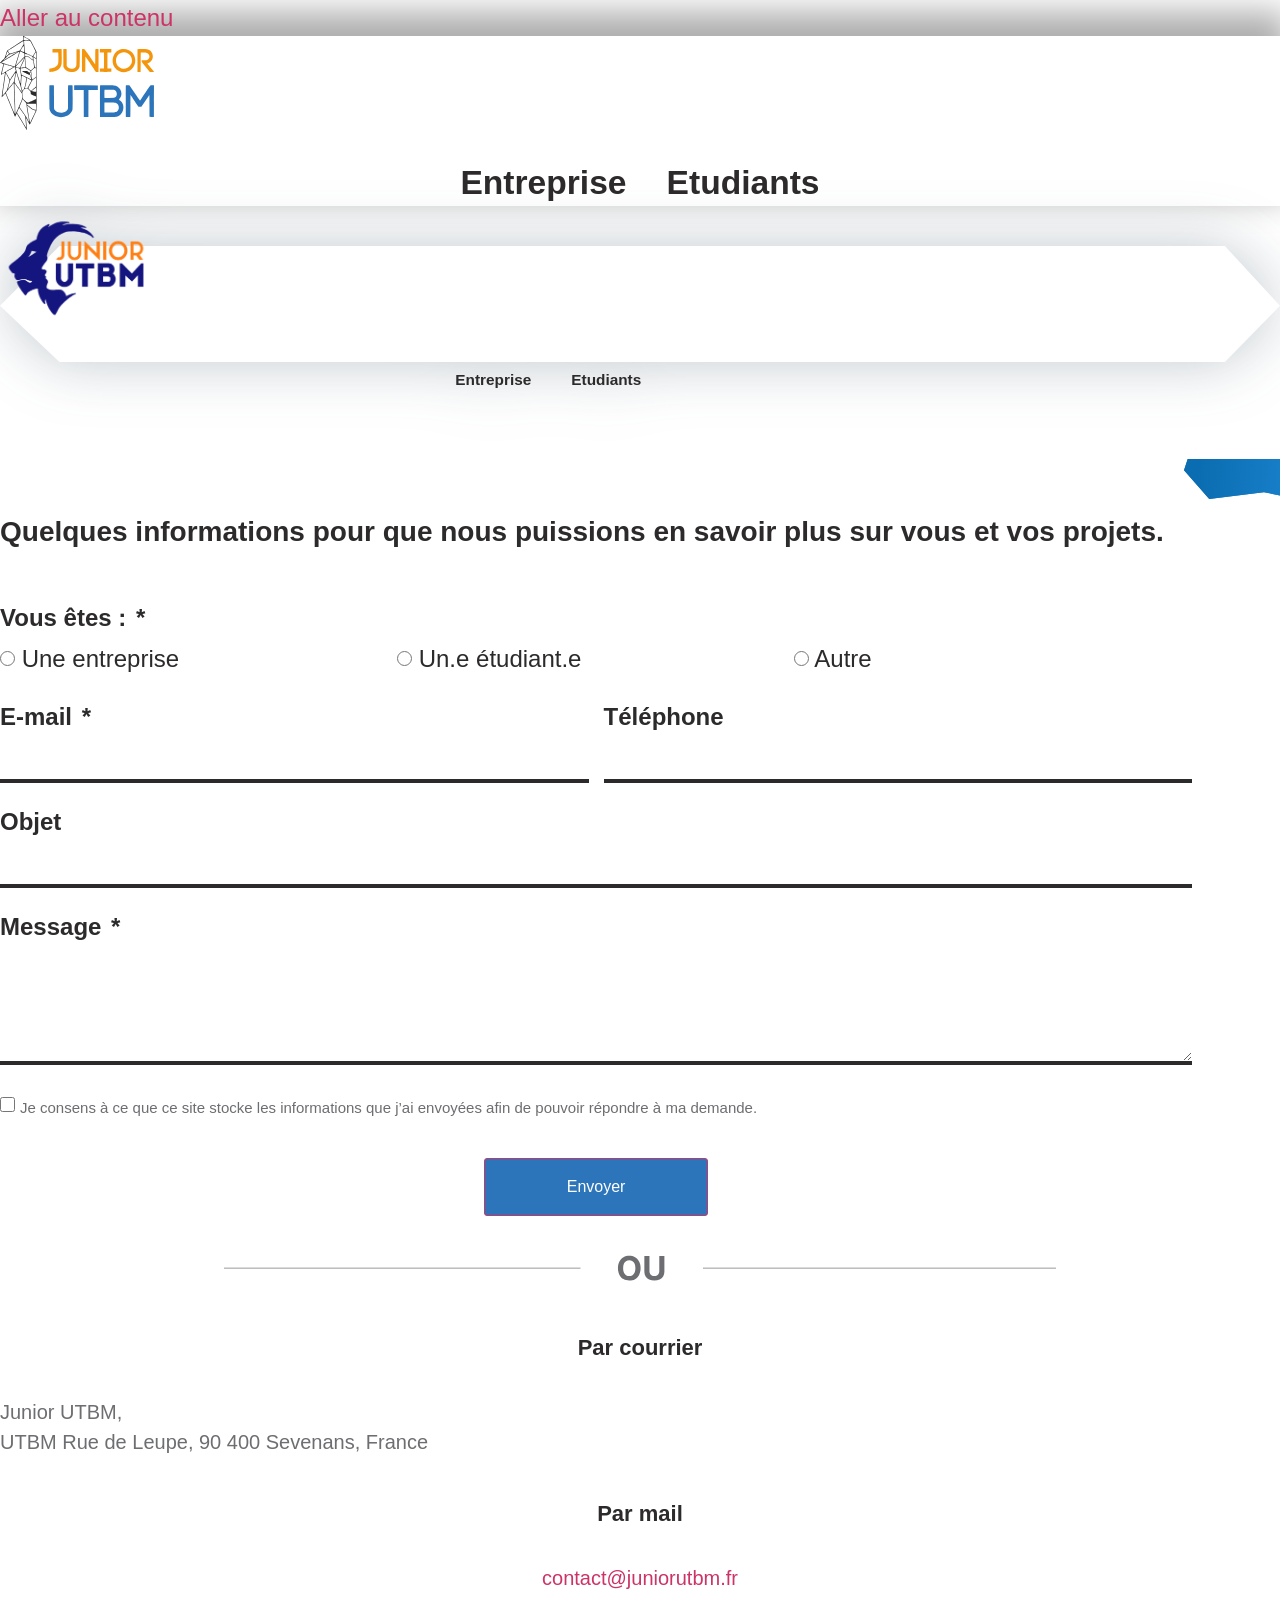
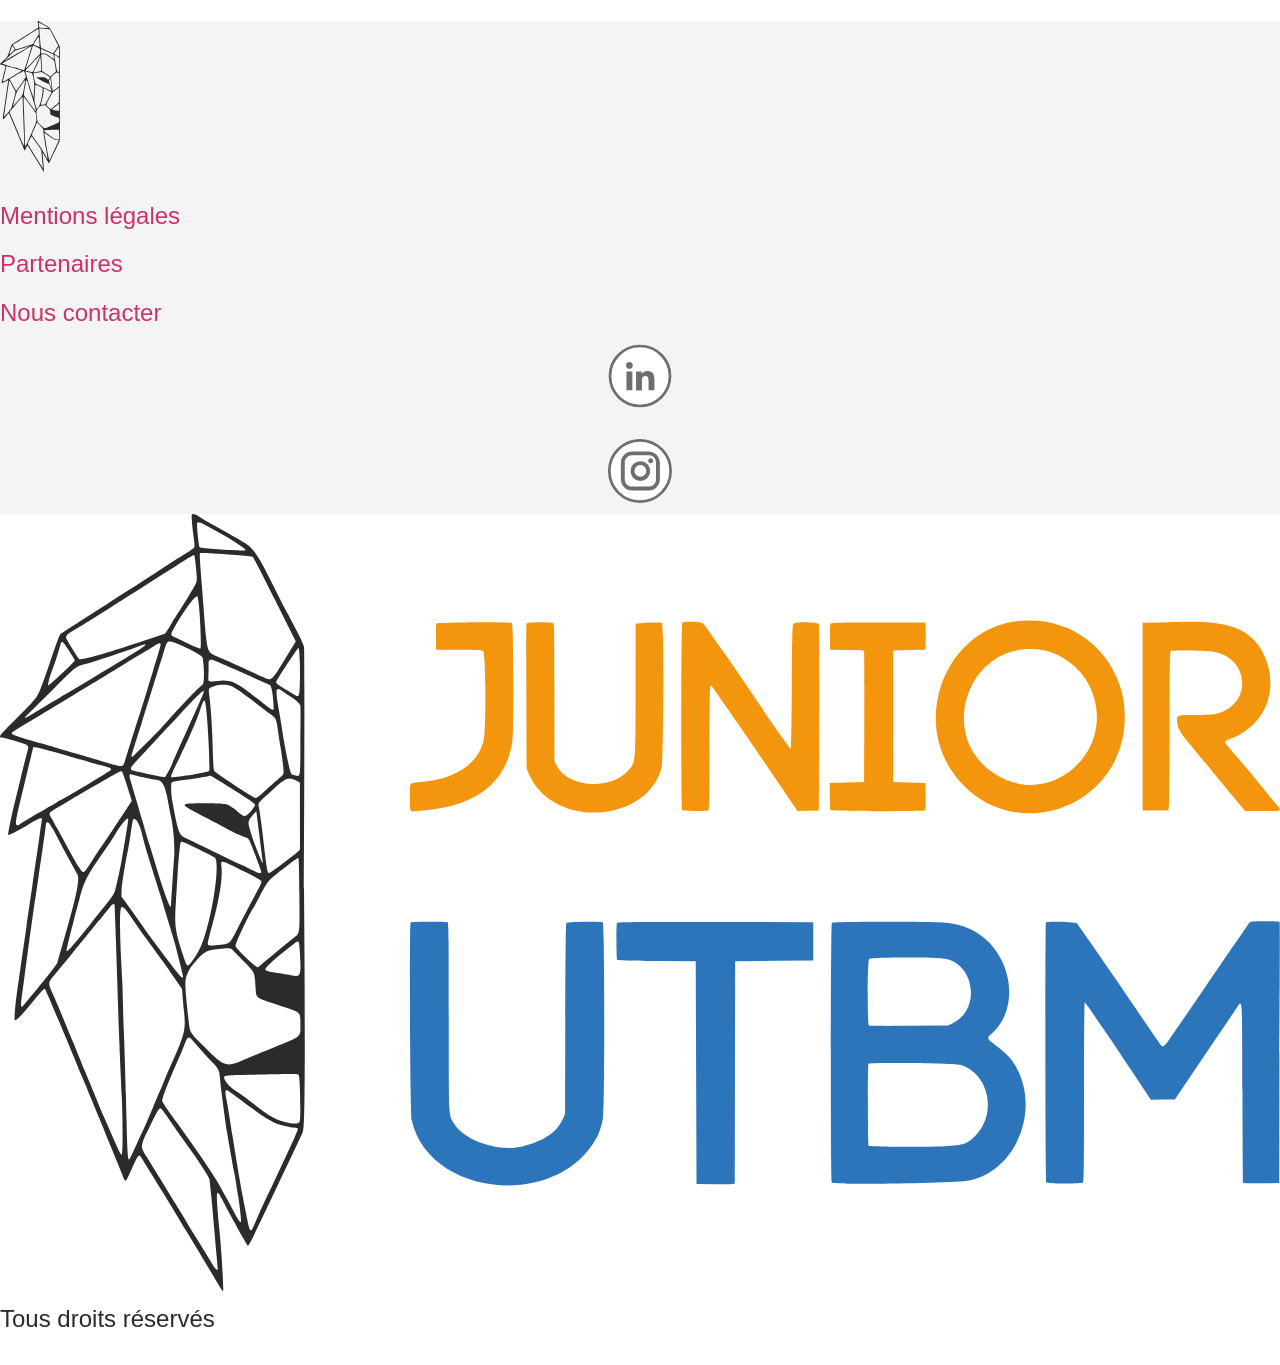
==== contact/index.html @ f8c2c1bb "Add static site export cleaned of WordPress artifacts Remove RSS feeds, PHP files, empty stubs, edit" ====
<!DOCTYPE html>
<html lang="fr-FR">
<head>
	<meta charset="UTF-8">
	<meta name="viewport" content="width=device-width, initial-scale=1">
	<link rel="profile" href="https://gmpg.org/xfn/11">
	<meta name="robots" content="index, follow, max-image-preview:large, max-snippet:-1, max-video-preview:-1">

	<!-- This site is optimized with the Yoast SEO plugin v28.0 - https://yoast.com/product/yoast-seo-wordpress/ -->
	<title>Contact - Junior UTBM</title>
	<link rel="canonical" href="https://juniorutbm.github.io/Website/contact/">
	<meta property="og:locale" content="fr_FR">
	<meta property="og:type" content="article">
	<meta property="og:title" content="Contact - Junior UTBM">
	<meta property="og:description" content="Prenons contact ! Quelques informations pour que nous puissions en savoir plus sur vous et vos projets. Contact Newsletter Vous &ecirc;tes : Une entreprise Un.e &eacute;tudiant.e AutrePr&eacute;nomNomMotif de contactCandidature libreDiscussion / QuestionsCandidature mission sp&eacute;cifiqueQui &ecirc;tes vous ? Nom de l&rsquo;entrepriseE-mailT&eacute;l&eacute;phoneObjetMessage Je consens &agrave; ce que ce site stocke les informations que j&rsquo;ai envoy&eacute;es afin de [&hellip;]">
	<meta property="og:url" content="https://juniorutbm.github.io/Website/contact/">
	<meta property="og:site_name" content="Junior UTBM">
	<meta property="article:modified_time" content="2026-03-15T13:15:38+00:00">
	<meta property="og:image" content="https://juniorutbm.github.io/Website/wp-content/uploads/2022/04/ou.svg">
	<meta name="twitter:card" content="summary_large_image">
	<meta name="twitter:label1" content="Dur&eacute;e de lecture estim&eacute;e">
	<meta name="twitter:data1" content="2 minutes">
	<script type="application/ld+json" class="yoast-schema-graph">{"@context":"https:\/\/schema.org","@graph":[{"@type":"WebPage","@id":"https:\/\/juniorutbm.github.io\/Website\/contact\/","url":"https:\/\/juniorutbm.github.io\/Website\/contact\/","name":"Contact - Junior UTBM","isPartOf":{"@id":"https:\/\/juniorutbm.github.io\/Website\/#website"},"primaryImageOfPage":{"@id":"https:\/\/juniorutbm.github.io\/Website\/contact\/#primaryimage"},"image":{"@id":"https:\/\/juniorutbm.github.io\/Website\/contact\/#primaryimage"},"thumbnailUrl":"https:\/\/juniorutbm.github.io\/Website\/wp-content\/uploads\/2022\/04\/ou.svg","datePublished":"2022-04-19T15:37:20+00:00","dateModified":"2026-03-15T13:15:38+00:00","breadcrumb":{"@id":"https:\/\/juniorutbm.github.io\/Website\/contact\/#breadcrumb"},"inLanguage":"fr-FR","potentialAction":[{"@type":"ReadAction","target":["https:\/\/juniorutbm.github.io\/Website\/contact\/"]}]},{"@type":"ImageObject","inLanguage":"fr-FR","@id":"https:\/\/juniorutbm.github.io\/Website\/contact\/#primaryimage","url":"https:\/\/juniorutbm.github.io\/Website\/wp-content\/uploads\/2022\/04\/ou.svg","contentUrl":"https:\/\/juniorutbm.github.io\/Website\/wp-content\/uploads\/2022\/04\/ou.svg","width":1202,"height":94},{"@type":"BreadcrumbList","@id":"https:\/\/juniorutbm.github.io\/Website\/contact\/#breadcrumb","itemListElement":[{"@type":"ListItem","position":1,"name":"Accueil","item":"https:\/\/juniorutbm.github.io\/Website\/"},{"@type":"ListItem","position":2,"name":"Contact"}]},{"@type":"WebSite","@id":"https:\/\/juniorutbm.github.io\/Website\/#website","url":"https:\/\/juniorutbm.github.io\/Website\/","name":"Junior UTBM","description":"","publisher":{"@id":"https:\/\/juniorutbm.github.io\/Website\/#organization"},"potentialAction":[{"@type":"SearchAction","target":{"@type":"EntryPoint","urlTemplate":"https:\/\/juniorutbm.github.io\/Website\/?s={search_term_string}"},"query-input":{"@type":"PropertyValueSpecification","valueRequired":true,"valueName":"search_term_string"}}],"inLanguage":"fr-FR"},{"@type":"Organization","@id":"https:\/\/juniorutbm.github.io\/Website\/#organization","name":"Junior UTBM","url":"https:\/\/juniorutbm.github.io\/Website\/","logo":{"@type":"ImageObject","inLanguage":"fr-FR","@id":"https:\/\/juniorutbm.github.io\/Website\/#\/schema\/logo\/image\/","url":"https:\/\/juniorutbm.github.io\/Website\/wp-content\/uploads\/2022\/04\/logo.svg","contentUrl":"https:\/\/juniorutbm.github.io\/Website\/wp-content\/uploads\/2022\/04\/logo.svg","width":2395,"height":1454,"caption":"Junior UTBM"},"image":{"@id":"https:\/\/juniorutbm.github.io\/Website\/#\/schema\/logo\/image\/"}}]}</script>
	<!-- / Yoast SEO plugin. -->


<link rel="dns-prefetch" href="//www.googletagmanager.com">
<style id="wp-img-auto-sizes-contain-inline-css">
img:is([sizes=auto i],[sizes^="auto," i]){contain-intrinsic-size:3000px 1500px}
/*# sourceURL=wp-img-auto-sizes-contain-inline-css */
</style>
<link rel="stylesheet" id="fluentform-elementor-widget-css" href="https://juniorutbm.github.io/Website/wp-content/plugins/fluentform/assets/css/fluent-forms-elementor-widget.css?ver=6.2.17" media="all">
<style id="wp-emoji-styles-inline-css">

	img.wp-smiley, img.emoji {
		display: inline !important;
		border: none !important;
		box-shadow: none !important;
		height: 1em !important;
		width: 1em !important;
		margin: 0 0.07em !important;
		vertical-align: -0.1em !important;
		background: none !important;
		padding: 0 !important;
	}
/*# sourceURL=wp-emoji-styles-inline-css */
</style>
<link rel="stylesheet" id="visual-portfolio-loop-field-css" href="https://juniorutbm.github.io/Website/wp-content/plugins/visual-portfolio/build/assets/css/loop-field.css?ver=1794965889" media="all">
<link rel="stylesheet" id="visual-portfolio-block-loop-filter-css" href="https://juniorutbm.github.io/Website/wp-content/plugins/visual-portfolio/build/gutenberg/blocks/loop-filter/style.css?ver=1794965889" media="all">
<link rel="stylesheet" id="visual-portfolio-block-loop-pagination-css" href="https://juniorutbm.github.io/Website/wp-content/plugins/visual-portfolio/build/gutenberg/blocks/loop-pagination/style.css?ver=1794965889" media="all">
<link rel="stylesheet" id="visual-portfolio-block-loop-carousel-css" href="https://juniorutbm.github.io/Website/wp-content/plugins/visual-portfolio/build/gutenberg/blocks/loop-carousel-nav/style.css?ver=1794965889" media="all">
<link rel="stylesheet" id="visual-portfolio-block-loop-sort-css" href="https://juniorutbm.github.io/Website/wp-content/plugins/visual-portfolio/build/gutenberg/blocks/loop-sort/style.css?ver=1794965889" media="all">
<link rel="stylesheet" id="visual-portfolio-block-loop-search-css" href="https://juniorutbm.github.io/Website/wp-content/plugins/visual-portfolio/build/gutenberg/blocks/loop-search/style.css?ver=1794965889" media="all">
<link rel="stylesheet" id="visual-portfolio-block-item-template-css" href="https://juniorutbm.github.io/Website/wp-content/plugins/visual-portfolio/build/gutenberg/blocks/item-template/style.css?ver=1794965889" media="all">
<style id="visual-portfolio-block-item-template-inline-css">
@media (480px < width <= 782px){.wp-block-visual-portfolio-item-template:not(.vp-layout-auto-columns){--vp-layout-current-columns:min(var(--vp-layout-columns, 3), 2)}.wp-block-visual-portfolio-item-template.vp-has-tablet-gap{--vp-layout-gap:var(--vp-layout-gap-tablet)!important}.wp-block-visual-portfolio-item-template.vp-has-tablet-row-gap{--vp-layout-row-gap:var(--vp-layout-row-gap-tablet)!important}}@media (width <= 480px){.wp-block-visual-portfolio-item-template:not(.vp-layout-auto-columns){--vp-layout-current-columns:min(var(--vp-layout-columns, 3), 1)}.wp-block-visual-portfolio-item-template.vp-has-mobile-gap{--vp-layout-gap:var(--vp-layout-gap-mobile)!important}.wp-block-visual-portfolio-item-template.vp-has-mobile-row-gap{--vp-layout-row-gap:var(--vp-layout-row-gap-mobile)!important}}
/*# sourceURL=visual-portfolio-block-item-template-inline-css */
</style>
<link rel="stylesheet" id="visual-portfolio-block-item-image-css" href="https://juniorutbm.github.io/Website/wp-content/plugins/visual-portfolio/build/gutenberg/blocks/item-image/style.css?ver=1794965889" media="all">
<link rel="stylesheet" id="visual-portfolio-block-item-cover-css" href="https://juniorutbm.github.io/Website/wp-content/plugins/visual-portfolio/build/gutenberg/blocks/item-cover/style.css?ver=1794965889" media="all">
<style id="visual-portfolio-block-item-cover-inline-css">
@media (480px < width <= 782px){.wp-block-visual-portfolio-item-cover__inner.vp-has-tablet-gap{gap:var(--vp-gap-tablet)!important}}@media (width <= 480px){.wp-block-visual-portfolio-item-cover__inner.vp-has-mobile-gap{gap:var(--vp-gap-mobile)!important}}
/*# sourceURL=visual-portfolio-block-item-cover-inline-css */
</style>
<link rel="stylesheet" id="visual-portfolio-block-item-title-css" href="https://juniorutbm.github.io/Website/wp-content/plugins/visual-portfolio/build/gutenberg/blocks/item-title/style.css?ver=1794965889" media="all">
<link rel="stylesheet" id="visual-portfolio-block-item-description-css" href="https://juniorutbm.github.io/Website/wp-content/plugins/visual-portfolio/build/gutenberg/blocks/item-description/style.css?ver=1794965889" media="all">
<link rel="stylesheet" id="visual-portfolio-block-item-categories-css" href="https://juniorutbm.github.io/Website/wp-content/plugins/visual-portfolio/build/gutenberg/blocks/item-categories/style.css?ver=1794965889" media="all">
<link rel="stylesheet" id="visual-portfolio-block-item-author-css" href="https://juniorutbm.github.io/Website/wp-content/plugins/visual-portfolio/build/gutenberg/blocks/item-author/style.css?ver=1794965889" media="all">
<link rel="stylesheet" id="visual-portfolio-block-item-date-css" href="https://juniorutbm.github.io/Website/wp-content/plugins/visual-portfolio/build/gutenberg/blocks/item-date/style.css?ver=1794965889" media="all">
<link rel="stylesheet" id="visual-portfolio-block-item-meta-css" href="https://juniorutbm.github.io/Website/wp-content/plugins/visual-portfolio/build/gutenberg/blocks/item-meta/style.css?ver=1794965889" media="all">
<link rel="stylesheet" id="visual-portfolio-block-item-read-more-css" href="https://juniorutbm.github.io/Website/wp-content/plugins/visual-portfolio/build/gutenberg/blocks/item-read-more/style.css?ver=1794965889" media="all">
<style id="global-styles-inline-css">
:root{--wp--preset--aspect-ratio--square: 1;--wp--preset--aspect-ratio--4-3: 4/3;--wp--preset--aspect-ratio--3-4: 3/4;--wp--preset--aspect-ratio--3-2: 3/2;--wp--preset--aspect-ratio--2-3: 2/3;--wp--preset--aspect-ratio--16-9: 16/9;--wp--preset--aspect-ratio--9-16: 9/16;--wp--preset--color--black: #000000;--wp--preset--color--cyan-bluish-gray: #abb8c3;--wp--preset--color--white: #ffffff;--wp--preset--color--pale-pink: #f78da7;--wp--preset--color--vivid-red: #cf2e2e;--wp--preset--color--luminous-vivid-orange: #ff6900;--wp--preset--color--luminous-vivid-amber: #fcb900;--wp--preset--color--light-green-cyan: #7bdcb5;--wp--preset--color--vivid-green-cyan: #00d084;--wp--preset--color--pale-cyan-blue: #8ed1fc;--wp--preset--color--vivid-cyan-blue: #0693e3;--wp--preset--color--vivid-purple: #9b51e0;--wp--preset--gradient--vivid-cyan-blue-to-vivid-purple: linear-gradient(135deg,rgb(6,147,227) 0%,rgb(155,81,224) 100%);--wp--preset--gradient--light-green-cyan-to-vivid-green-cyan: linear-gradient(135deg,rgb(122,220,180) 0%,rgb(0,208,130) 100%);--wp--preset--gradient--luminous-vivid-amber-to-luminous-vivid-orange: linear-gradient(135deg,rgb(252,185,0) 0%,rgb(255,105,0) 100%);--wp--preset--gradient--luminous-vivid-orange-to-vivid-red: linear-gradient(135deg,rgb(255,105,0) 0%,rgb(207,46,46) 100%);--wp--preset--gradient--very-light-gray-to-cyan-bluish-gray: linear-gradient(135deg,rgb(238,238,238) 0%,rgb(169,184,195) 100%);--wp--preset--gradient--cool-to-warm-spectrum: linear-gradient(135deg,rgb(74,234,220) 0%,rgb(151,120,209) 20%,rgb(207,42,186) 40%,rgb(238,44,130) 60%,rgb(251,105,98) 80%,rgb(254,248,76) 100%);--wp--preset--gradient--blush-light-purple: linear-gradient(135deg,rgb(255,206,236) 0%,rgb(152,150,240) 100%);--wp--preset--gradient--blush-bordeaux: linear-gradient(135deg,rgb(254,205,165) 0%,rgb(254,45,45) 50%,rgb(107,0,62) 100%);--wp--preset--gradient--luminous-dusk: linear-gradient(135deg,rgb(255,203,112) 0%,rgb(199,81,192) 50%,rgb(65,88,208) 100%);--wp--preset--gradient--pale-ocean: linear-gradient(135deg,rgb(255,245,203) 0%,rgb(182,227,212) 50%,rgb(51,167,181) 100%);--wp--preset--gradient--electric-grass: linear-gradient(135deg,rgb(202,248,128) 0%,rgb(113,206,126) 100%);--wp--preset--gradient--midnight: linear-gradient(135deg,rgb(2,3,129) 0%,rgb(40,116,252) 100%);--wp--preset--font-size--small: 13px;--wp--preset--font-size--medium: 20px;--wp--preset--font-size--large: 36px;--wp--preset--font-size--x-large: 42px;--wp--preset--spacing--20: 0.44rem;--wp--preset--spacing--30: 0.67rem;--wp--preset--spacing--40: 1rem;--wp--preset--spacing--50: 1.5rem;--wp--preset--spacing--60: 2.25rem;--wp--preset--spacing--70: 3.38rem;--wp--preset--spacing--80: 5.06rem;--wp--preset--shadow--natural: 6px 6px 9px rgba(0, 0, 0, 0.2);--wp--preset--shadow--deep: 12px 12px 50px rgba(0, 0, 0, 0.4);--wp--preset--shadow--sharp: 6px 6px 0px rgba(0, 0, 0, 0.2);--wp--preset--shadow--outlined: 6px 6px 0px -3px rgb(255, 255, 255), 6px 6px rgb(0, 0, 0);--wp--preset--shadow--crisp: 6px 6px 0px rgb(0, 0, 0);}.wp-block-button{--wp--preset--dimension--25: 25%;--wp--preset--dimension--50: 50%;--wp--preset--dimension--75: 75%;--wp--preset--dimension--100: 100%;}:root { --wp--style--global--content-size: 800px;--wp--style--global--wide-size: 1200px; }:where(body) { margin: 0; }.wp-site-blocks > .alignleft { float: left; margin-right: 2em; }.wp-site-blocks > .alignright { float: right; margin-left: 2em; }.wp-site-blocks > .aligncenter { justify-content: center; margin-left: auto; margin-right: auto; }:where(.wp-site-blocks) > * { margin-block-start: 24px; margin-block-end: 0; }:where(.wp-site-blocks) > :first-child { margin-block-start: 0; }:where(.wp-site-blocks) > :last-child { margin-block-end: 0; }:root { --wp--style--block-gap: 24px; }:root :where(.is-layout-flow) > :first-child{margin-block-start: 0;}:root :where(.is-layout-flow) > :last-child{margin-block-end: 0;}:root :where(.is-layout-flow) > *{margin-block-start: 24px;margin-block-end: 0;}:root :where(.is-layout-constrained) > :first-child{margin-block-start: 0;}:root :where(.is-layout-constrained) > :last-child{margin-block-end: 0;}:root :where(.is-layout-constrained) > *{margin-block-start: 24px;margin-block-end: 0;}:root :where(.is-layout-flex){gap: 24px;}:root :where(.is-layout-grid){gap: 24px;}.is-layout-flow > .alignleft{float: left;margin-inline-start: 0;margin-inline-end: 2em;}.is-layout-flow > .alignright{float: right;margin-inline-start: 2em;margin-inline-end: 0;}.is-layout-flow > .aligncenter{margin-left: auto !important;margin-right: auto !important;}.is-layout-constrained > .alignleft{float: left;margin-inline-start: 0;margin-inline-end: 2em;}.is-layout-constrained > .alignright{float: right;margin-inline-start: 2em;margin-inline-end: 0;}.is-layout-constrained > .aligncenter{margin-left: auto !important;margin-right: auto !important;}.is-layout-constrained > :where(:not(.alignleft):not(.alignright):not(.alignfull)){max-width: var(--wp--style--global--content-size);margin-left: auto !important;margin-right: auto !important;}.is-layout-constrained > .alignwide{max-width: var(--wp--style--global--wide-size);}body .is-layout-flex{display: flex;}.is-layout-flex{flex-wrap: wrap;align-items: center;}.is-layout-flex > :is(*, div){margin: 0;}body .is-layout-grid{display: grid;}.is-layout-grid > :is(*, div){margin: 0;}body{padding-top: 0px;padding-right: 0px;padding-bottom: 0px;padding-left: 0px;}:root :where(.wp-element-button, .wp-block-button__link){background-color: #32373c;border-width: 0;color: #fff;font-family: inherit;font-size: inherit;font-style: inherit;font-weight: inherit;letter-spacing: inherit;line-height: inherit;padding-top: calc(0.667em + 2px);padding-right: calc(1.333em + 2px);padding-bottom: calc(0.667em + 2px);padding-left: calc(1.333em + 2px);text-decoration: none;text-transform: inherit;}.has-black-color{color: var(--wp--preset--color--black) !important;}.has-cyan-bluish-gray-color{color: var(--wp--preset--color--cyan-bluish-gray) !important;}.has-white-color{color: var(--wp--preset--color--white) !important;}.has-pale-pink-color{color: var(--wp--preset--color--pale-pink) !important;}.has-vivid-red-color{color: var(--wp--preset--color--vivid-red) !important;}.has-luminous-vivid-orange-color{color: var(--wp--preset--color--luminous-vivid-orange) !important;}.has-luminous-vivid-amber-color{color: var(--wp--preset--color--luminous-vivid-amber) !important;}.has-light-green-cyan-color{color: var(--wp--preset--color--light-green-cyan) !important;}.has-vivid-green-cyan-color{color: var(--wp--preset--color--vivid-green-cyan) !important;}.has-pale-cyan-blue-color{color: var(--wp--preset--color--pale-cyan-blue) !important;}.has-vivid-cyan-blue-color{color: var(--wp--preset--color--vivid-cyan-blue) !important;}.has-vivid-purple-color{color: var(--wp--preset--color--vivid-purple) !important;}.has-black-background-color{background-color: var(--wp--preset--color--black) !important;}.has-cyan-bluish-gray-background-color{background-color: var(--wp--preset--color--cyan-bluish-gray) !important;}.has-white-background-color{background-color: var(--wp--preset--color--white) !important;}.has-pale-pink-background-color{background-color: var(--wp--preset--color--pale-pink) !important;}.has-vivid-red-background-color{background-color: var(--wp--preset--color--vivid-red) !important;}.has-luminous-vivid-orange-background-color{background-color: var(--wp--preset--color--luminous-vivid-orange) !important;}.has-luminous-vivid-amber-background-color{background-color: var(--wp--preset--color--luminous-vivid-amber) !important;}.has-light-green-cyan-background-color{background-color: var(--wp--preset--color--light-green-cyan) !important;}.has-vivid-green-cyan-background-color{background-color: var(--wp--preset--color--vivid-green-cyan) !important;}.has-pale-cyan-blue-background-color{background-color: var(--wp--preset--color--pale-cyan-blue) !important;}.has-vivid-cyan-blue-background-color{background-color: var(--wp--preset--color--vivid-cyan-blue) !important;}.has-vivid-purple-background-color{background-color: var(--wp--preset--color--vivid-purple) !important;}.has-black-border-color{border-color: var(--wp--preset--color--black) !important;}.has-cyan-bluish-gray-border-color{border-color: var(--wp--preset--color--cyan-bluish-gray) !important;}.has-white-border-color{border-color: var(--wp--preset--color--white) !important;}.has-pale-pink-border-color{border-color: var(--wp--preset--color--pale-pink) !important;}.has-vivid-red-border-color{border-color: var(--wp--preset--color--vivid-red) !important;}.has-luminous-vivid-orange-border-color{border-color: var(--wp--preset--color--luminous-vivid-orange) !important;}.has-luminous-vivid-amber-border-color{border-color: var(--wp--preset--color--luminous-vivid-amber) !important;}.has-light-green-cyan-border-color{border-color: var(--wp--preset--color--light-green-cyan) !important;}.has-vivid-green-cyan-border-color{border-color: var(--wp--preset--color--vivid-green-cyan) !important;}.has-pale-cyan-blue-border-color{border-color: var(--wp--preset--color--pale-cyan-blue) !important;}.has-vivid-cyan-blue-border-color{border-color: var(--wp--preset--color--vivid-cyan-blue) !important;}.has-vivid-purple-border-color{border-color: var(--wp--preset--color--vivid-purple) !important;}.has-vivid-cyan-blue-to-vivid-purple-gradient-background{background: var(--wp--preset--gradient--vivid-cyan-blue-to-vivid-purple) !important;}.has-light-green-cyan-to-vivid-green-cyan-gradient-background{background: var(--wp--preset--gradient--light-green-cyan-to-vivid-green-cyan) !important;}.has-luminous-vivid-amber-to-luminous-vivid-orange-gradient-background{background: var(--wp--preset--gradient--luminous-vivid-amber-to-luminous-vivid-orange) !important;}.has-luminous-vivid-orange-to-vivid-red-gradient-background{background: var(--wp--preset--gradient--luminous-vivid-orange-to-vivid-red) !important;}.has-very-light-gray-to-cyan-bluish-gray-gradient-background{background: var(--wp--preset--gradient--very-light-gray-to-cyan-bluish-gray) !important;}.has-cool-to-warm-spectrum-gradient-background{background: var(--wp--preset--gradient--cool-to-warm-spectrum) !important;}.has-blush-light-purple-gradient-background{background: var(--wp--preset--gradient--blush-light-purple) !important;}.has-blush-bordeaux-gradient-background{background: var(--wp--preset--gradient--blush-bordeaux) !important;}.has-luminous-dusk-gradient-background{background: var(--wp--preset--gradient--luminous-dusk) !important;}.has-pale-ocean-gradient-background{background: var(--wp--preset--gradient--pale-ocean) !important;}.has-electric-grass-gradient-background{background: var(--wp--preset--gradient--electric-grass) !important;}.has-midnight-gradient-background{background: var(--wp--preset--gradient--midnight) !important;}.has-small-font-size{font-size: var(--wp--preset--font-size--small) !important;}.has-medium-font-size{font-size: var(--wp--preset--font-size--medium) !important;}.has-large-font-size{font-size: var(--wp--preset--font-size--large) !important;}.has-x-large-font-size{font-size: var(--wp--preset--font-size--x-large) !important;}
:root :where(.wp-block-icon svg){width: 24px;}
:root :where(.wp-block-pullquote){font-size: 1.5em;line-height: 1.6;}
/*# sourceURL=global-styles-inline-css */
</style>
<link rel="stylesheet" id="hello-elementor-css" href="https://juniorutbm.github.io/Website/wp-content/themes/hello-elementor/assets/css/reset.css?ver=3.5.2" media="all">
<link rel="stylesheet" id="hello-elementor-theme-style-css" href="https://juniorutbm.github.io/Website/wp-content/themes/hello-elementor/assets/css/theme.css?ver=3.5.2" media="all">
<link rel="stylesheet" id="hello-elementor-header-footer-css" href="https://juniorutbm.github.io/Website/wp-content/themes/hello-elementor/assets/css/header-footer.css?ver=3.5.2" media="all">
<link rel="stylesheet" id="elementor-frontend-css" href="https://juniorutbm.github.io/Website/wp-content/plugins/elementor/assets/css/frontend.min.css?ver=4.4.1" media="all">
<link rel="stylesheet" id="elementor-post-7-css" href="https://juniorutbm.github.io/Website/wp-content/uploads/elementor/css/post-7.css?ver=1795213234" media="all">
<link rel="stylesheet" id="elementor-icons-css" href="https://juniorutbm.github.io/Website/wp-content/plugins/elementor/assets/lib/eicons/css/elementor-icons.min.css?ver=5.57.0" media="all">
<link rel="stylesheet" id="widget-heading-css" href="https://juniorutbm.github.io/Website/wp-content/plugins/elementor/assets/css/widget-heading.min.css?ver=4.4.1" media="all">
<link rel="stylesheet" id="fluent-form-styles-css" href="https://juniorutbm.github.io/Website/wp-content/plugins/fluentform/assets/css/fluent-forms-public.css?ver=6.2.17" media="all">
<link rel="stylesheet" id="fluentform-public-default-css" href="https://juniorutbm.github.io/Website/wp-content/plugins/fluentform/assets/css/fluentform-public-default.css?ver=6.2.17" media="all">
<link rel="stylesheet" id="widget-image-css" href="https://juniorutbm.github.io/Website/wp-content/plugins/elementor/assets/css/widget-image.min.css?ver=4.4.1" media="all">
<link rel="stylesheet" id="elementor-post-565-css" href="https://juniorutbm.github.io/Website/wp-content/uploads/elementor/css/post-565.css?ver=1795213254" media="all">
<link rel="stylesheet" id="elementor-gf-local-redhatdisplay-css" href="https://juniorutbm.github.io/Website/wp-content/uploads/elementor/google-fonts/css/redhatdisplay.css?ver=1742224108" media="all">
<link rel="stylesheet" id="elementor-gf-local-worksans-css" href="https://juniorutbm.github.io/Website/wp-content/uploads/elementor/google-fonts/css/worksans.css?ver=1742224113" media="all">
<link rel="stylesheet" id="elementor-gf-local-inter-css" href="https://juniorutbm.github.io/Website/wp-content/uploads/elementor/google-fonts/css/inter.css?ver=1742224126" media="all">
<link rel="stylesheet" id="elementor-gf-local-roboto-css" href="https://juniorutbm.github.io/Website/wp-content/uploads/elementor/google-fonts/css/roboto.css?ver=1742224141" media="all">
<script id="page-transitions-js" src="https://juniorutbm.github.io/Website/wp-content/plugins/elementor-pro/assets/js/page-transitions.min.js?ver=4.4.1"></script>

<!-- Extrait de code de la balise Google (gtag.js) ajout&eacute; par Site Kit -->
<!-- Extrait Google Analytics ajout&eacute; par Site Kit -->
<script id="google_gtagjs-js" src="https://www.googletagmanager.com/gtag/js?id=GT-NSKNXBHC" async></script>
<script id="google_gtagjs-js-after">
window.dataLayer = window.dataLayer || [];function gtag(){dataLayer.push(arguments);}
gtag("set","linker",{"domains":["junior.utbm.fr"]});
gtag("js", new Date());
gtag("set", "developer_id.dZTNiMT", true);
gtag("config", "GT-NSKNXBHC");
//# sourceURL=google_gtagjs-js-after
</script>
<script id="jquery-core-js" src="https://juniorutbm.github.io/Website/wp-includes/js/jquery/jquery.min.js?ver=3.7.1"></script>
<script id="jquery-migrate-js" src="https://juniorutbm.github.io/Website/wp-includes/js/jquery/jquery-migrate.min.js?ver=3.4.1"></script>
<meta name="generator" content="WordPress 7.1.5">
<link rel="shortlink" href="https://juniorutbm.github.io/Website/?p=565">
<meta name="generator" content="Site Kit by Google 1.182.0"><script type="text/javascript">
/* <![CDATA[ */
var VPData = {"version":"3.11.0","pro":false,"__":{"couldnt_retrieve_vp":"Couldn't retrieve Visual Portfolio ID.","loop_items_updated":"Gallery items updated.","pswp_close":"Fermer (\u00c9chap)","pswp_share":"Partager","pswp_fs":"Ouvrir\/fermer le plein \u00e9cran","pswp_zoom":"Zoomer\/d\u00e9zoomer","pswp_prev":"Pr\u00e9c\u00e9dent (fl\u00e8che gauche)","pswp_next":"Suivant (fl\u00e8che droite)","pswp_share_fb":"Partager sur Facebook","pswp_share_x":"X","pswp_share_li":"LinkedIn","pswp_share_pin":"L\u2019\u00e9pingler","pswp_download":"T\u00e9l\u00e9charger","fancybox_close":"Fermer","fancybox_next":"Suivant","fancybox_prev":"Pr\u00e9c\u00e9dent","fancybox_error":"Le contenu demand\u00e9 ne peut pas \u00eatre charg\u00e9. <br \/> Veuillez r\u00e9essayer ult\u00e9rieurement.","fancybox_play_start":"D\u00e9marrer le diaporama","fancybox_play_stop":"Mettre le diaporama en pause","fancybox_full_screen":"Plein \u00e9cran","fancybox_thumbs":"Miniatures","fancybox_download":"T\u00e9l\u00e9charger","fancybox_share":"Partager","fancybox_zoom":"Zoom"},"settingsPopupGallery":{"enable_on_wordpress_images":false,"vendor":"fancybox","deep_linking":false,"deep_linking_url_to_share_images":false,"show_arrows":true,"show_counter":true,"show_zoom_button":true,"show_fullscreen_button":true,"show_share_button":true,"show_close_button":true,"show_thumbs":true,"show_download_button":false,"show_slideshow":false,"click_to_zoom":true,"restore_focus":true,"loop":true,"load_next_pages":true},"screenSizes":[320,576,768,992,1200]};
/* ]]> */
</script>
		<noscript>
			<style type="text/css">
				.vp-portfolio__preloader-wrap{display:none}.vp-portfolio__filter-wrap,.vp-portfolio__items-wrap,.vp-portfolio__pagination-wrap,.vp-portfolio__sort-wrap{opacity:1;visibility:visible}.vp-portfolio__item .vp-portfolio__item-img noscript+img,.vp-portfolio__thumbnails-wrap{display:none}
			</style>
		</noscript>
		<meta name="generator" content="Elementor 4.4.1; features: additional_custom_breakpoints; settings: css_print_method-external, google_font-enabled, font_display-auto">
			<style>
				.e-con.e-parent:nth-of-type(n+4):not(.e-lazyloaded):not(.e-no-lazyload),
				.e-con.e-parent:nth-of-type(n+4):not(.e-lazyloaded):not(.e-no-lazyload) * {
					background-image: none !important;
				}
				@media screen and (max-height: 1024px) {
					.e-con.e-parent:nth-of-type(n+3):not(.e-lazyloaded):not(.e-no-lazyload),
					.e-con.e-parent:nth-of-type(n+3):not(.e-lazyloaded):not(.e-no-lazyload) * {
						background-image: none !important;
					}
				}
				@media screen and (max-height: 640px) {
					.e-con.e-parent:nth-of-type(n+2):not(.e-lazyloaded):not(.e-no-lazyload),
					.e-con.e-parent:nth-of-type(n+2):not(.e-lazyloaded):not(.e-no-lazyload) * {
						background-image: none !important;
					}
				}
			</style>
					<style type="text/css">
			/* If html does not have either class, do not show lazy loaded images. */
			html:not(.vp-lazyload-enabled):not(.js) .vp-lazyload {
				display: none;
			}
		</style>
		<script>
			document.documentElement.classList.add(
				'vp-lazyload-enabled'
			);
		</script>
		<link rel="icon" href="https://juniorutbm.github.io/Website/wp-content/uploads/2022/03/favicon.svg" sizes="32x32">
<link rel="icon" href="https://juniorutbm.github.io/Website/wp-content/uploads/2022/03/favicon.svg" sizes="192x192">
<link rel="apple-touch-icon" href="https://juniorutbm.github.io/Website/wp-content/uploads/2022/03/favicon.svg">
<meta name="msapplication-TileImage" content="https://juniorutbm.github.io/Website/wp-content/uploads/2022/03/favicon.svg">
</head>
<body class="wp-singular page-template-default page page-id-565 wp-custom-logo wp-embed-responsive wp-theme-hello-elementor hello-elementor-default elementor-default elementor-kit-7 elementor-page elementor-page-565">

		<script>
			(function($) {
				if (!$) {
					return;
				}

				// Previously we added this code on Elementor pages only,
				// but sometimes Lightbox enabled globally and it still conflicting with our galleries.
				// if (!$('.elementor-page').length) {
				//     return;
				// }

				function addDataAttribute($items) {
					$items.find('.vp-portfolio__item a:not([data-elementor-open-lightbox])').each(function () {
						if (/\.(png|jpe?g|gif|svg|webp)(\?.*)?$/i.test(this.href)) {
							this.dataset.elementorOpenLightbox = 'no';
						}
					});
				}

				$(document).on('init.vpf', function(event, vpObject) {
					if ('vpf' !== event.namespace) {
						return;
					}

					addDataAttribute(vpObject.$item);
				});
				$(document).on('addItems.vpf', function(event, vpObject, $items) {
					if ('vpf' !== event.namespace) {
						return;
					}

					addDataAttribute($items);
				});
			})(window.jQuery);
		</script>
				<e-page-transition class="e-page-transition--entering" exclude="^https\:\/\/junior\.utbm\.fr\/wp\-admin\/">
					</e-page-transition>
		
<a class="skip-link screen-reader-text" href="#content">Aller au contenu</a>


<main id="content" class="site-main post-565 page type-page status-publish hentry">

	
	<div class="page-content">
				<div data-elementor-type="wp-page" data-elementor-id="565" class="elementor elementor-565" data-elementor-post-type="page">
				<div class="elementor-element elementor-element-796e522 e-con-full e-flex e-con e-parent" data-id="796e522" data-element_type="container" data-e-type="container">
				<div class="elementor-element elementor-element-70ec3fd elementor-widget elementor-widget-template" data-id="70ec3fd" data-element_type="widget" data-e-type="widget" data-widget_type="template.default">
				<div class="elementor-widget-container">
							<div class="elementor-template">
					<div data-elementor-type="container" data-elementor-id="2055" class="elementor elementor-2055" data-elementor-post-type="elementor_library">
				<div class="elementor-element elementor-element-52960908 e-con-full elementor-hidden-desktop elementor-hidden-tablet e-flex e-con e-parent" data-id="52960908" data-element_type="container" data-e-type="container" data-settings='{"position":"fixed","background_background":"classic"}'>
				<div class="elementor-element elementor-element-2bfab9a1 elementor-widget__width-initial elementor-widget elementor-widget-image" data-id="2bfab9a1" data-element_type="widget" data-e-type="widget" data-widget_type="image.default">
				<div class="elementor-widget-container">
															<img fetchpriority="high" decoding="async" width="2395" height="1454" src="https://juniorutbm.github.io/Website/wp-content/uploads/2022/04/logo.svg" class="attachment-full size-full wp-image-498" alt="">															</div>
				</div>
				<div class="elementor-element elementor-element-66a00a5c elementor-widget__width-initial elementor-nav-menu--dropdown-mobile elementor-nav-menu__align-center elementor-nav-menu--stretch elementor-nav-menu__text-align-aside elementor-nav-menu--toggle elementor-nav-menu--burger elementor-widget elementor-widget-nav-menu" data-id="66a00a5c" data-element_type="widget" data-e-type="widget" data-settings='{"full_width":"stretch","toggle_icon_hover_animation":"pulse","layout":"horizontal","submenu_icon":{"value":"&lt;i class=\"fas fa-caret-down\" aria-hidden=\"true\"&gt;&lt;\/i&gt;","library":"fa-solid"},"toggle":"burger"}' data-widget_type="nav-menu.default">
				<div class="elementor-widget-container">
								<nav aria-label="Menu" class="elementor-nav-menu--main elementor-nav-menu__container elementor-nav-menu--layout-horizontal e--pointer-none">
				<ul id="menu-1-66a00a5c" class="elementor-nav-menu"><li class="menu-item menu-item-type-post_type menu-item-object-page menu-item-home menu-item-1742"><a href="https://juniorutbm.github.io/Website/" class="elementor-item">Entreprise</a></li>
<li class="menu-item menu-item-type-post_type menu-item-object-page menu-item-491"><a href="https://juniorutbm.github.io/Website/etudiants/" class="elementor-item">Etudiants</a></li>
</ul>			</nav>
					<div class="elementor-menu-toggle" role="button" tabindex="0" aria-label="Permuter le menu" aria-expanded="false">
			<i aria-hidden="true" role="presentation" class="elementor-menu-toggle__icon--open elementor-animation-pulse eicon-menu-bar"></i><i aria-hidden="true" role="presentation" class="elementor-menu-toggle__icon--close elementor-animation-pulse eicon-close"></i>		</div>
					<nav class="elementor-nav-menu--dropdown elementor-nav-menu__container" aria-hidden="true">
				<ul id="menu-2-66a00a5c" class="elementor-nav-menu"><li class="menu-item menu-item-type-post_type menu-item-object-page menu-item-home menu-item-1742"><a href="https://juniorutbm.github.io/Website/" class="elementor-item" tabindex="-1">Entreprise</a></li>
<li class="menu-item menu-item-type-post_type menu-item-object-page menu-item-491"><a href="https://juniorutbm.github.io/Website/etudiants/" class="elementor-item" tabindex="-1">Etudiants</a></li>
</ul>			</nav>
						</div>
				</div>
				</div>
				</div>
				</div>
						</div>
				</div>
				</div>
		<div class="elementor-element elementor-element-445ba40 e-con-full e-flex e-con e-parent" data-id="445ba40" data-element_type="container" data-e-type="container">
				<div class="elementor-element elementor-element-4dbbb0e elementor-widget elementor-widget-template" data-id="4dbbb0e" data-element_type="widget" data-e-type="widget" data-widget_type="template.default">
				<div class="elementor-widget-container">
							<div class="elementor-template">
					<div data-elementor-type="container" data-elementor-id="2059" class="elementor elementor-2059" data-elementor-post-type="elementor_library">
				<div class="elementor-element elementor-element-166202d0 elementor-hidden-mobile e-flex e-con-boxed e-con e-parent" data-id="166202d0" data-element_type="container" data-e-type="container" data-settings='{"position":"fixed"}'>
					<div class="e-con-inner">
		<nav class="elementor-element elementor-element-46ffdb9c e-con-full navigation e-flex e-con e-parent" data-id="46ffdb9c" data-element_type="container" data-e-type="container" data-settings='{"background_background":"classic"}'>
				<div class="elementor-element elementor-element-7cd0451a elementor-widget__width-initial elementor-widget elementor-widget-image" data-id="7cd0451a" data-element_type="widget" data-e-type="widget" data-widget_type="image.default">
				<div class="elementor-widget-container">
															<img decoding="async" width="3816" height="3000" src="https://juniorutbm.github.io/Website/wp-content/uploads/2022/12/JuniorUTBM-Logotype.png" class="attachment-full size-full wp-image-2272" alt="" srcset="https://juniorutbm.github.io/Website/wp-content/uploads/2022/12/JuniorUTBM-Logotype.png 3816w, https://juniorutbm.github.io/Website/wp-content/uploads/2022/12/JuniorUTBM-Logotype-300x236.png 300w, https://juniorutbm.github.io/Website/wp-content/uploads/2022/12/JuniorUTBM-Logotype-1024x805.png 1024w, https://juniorutbm.github.io/Website/wp-content/uploads/2022/12/JuniorUTBM-Logotype-768x604.png 768w, https://juniorutbm.github.io/Website/wp-content/uploads/2022/12/JuniorUTBM-Logotype-1536x1208.png 1536w, https://juniorutbm.github.io/Website/wp-content/uploads/2022/12/JuniorUTBM-Logotype-2048x1610.png 2048w, https://juniorutbm.github.io/Website/wp-content/uploads/2022/12/JuniorUTBM-Logotype-500x393.png 500w, https://juniorutbm.github.io/Website/wp-content/uploads/2022/12/JuniorUTBM-Logotype-800x629.png 800w, https://juniorutbm.github.io/Website/wp-content/uploads/2022/12/JuniorUTBM-Logotype-1280x1006.png 1280w, https://juniorutbm.github.io/Website/wp-content/uploads/2022/12/JuniorUTBM-Logotype-1920x1509.png 1920w" sizes="(max-width: 3816px) 100vw, 3816px">															</div>
				</div>
				<div class="elementor-element elementor-element-37a4fc96 elementor-widget__width-initial elementor-nav-menu--dropdown-none elementor-nav-menu__align-center elementor-widget elementor-widget-nav-menu" data-id="37a4fc96" data-element_type="widget" data-e-type="widget" data-settings='{"toggle_icon_hover_animation":"pulse","layout":"horizontal","submenu_icon":{"value":"&lt;i class=\"fas fa-caret-down\" aria-hidden=\"true\"&gt;&lt;\/i&gt;","library":"fa-solid"}}' data-widget_type="nav-menu.default">
				<div class="elementor-widget-container">
								<nav aria-label="Menu" class="elementor-nav-menu--main elementor-nav-menu__container elementor-nav-menu--layout-horizontal e--pointer-none">
				<ul id="menu-1-37a4fc96" class="elementor-nav-menu"><li class="menu-item menu-item-type-post_type menu-item-object-page menu-item-home menu-item-1742"><a href="https://juniorutbm.github.io/Website/" class="elementor-item">Entreprise</a></li>
<li class="menu-item menu-item-type-post_type menu-item-object-page menu-item-491"><a href="https://juniorutbm.github.io/Website/etudiants/" class="elementor-item">Etudiants</a></li>
</ul>			</nav>
						<nav class="elementor-nav-menu--dropdown elementor-nav-menu__container" aria-hidden="true">
				<ul id="menu-2-37a4fc96" class="elementor-nav-menu"><li class="menu-item menu-item-type-post_type menu-item-object-page menu-item-home menu-item-1742"><a href="https://juniorutbm.github.io/Website/" class="elementor-item" tabindex="-1">Entreprise</a></li>
<li class="menu-item menu-item-type-post_type menu-item-object-page menu-item-491"><a href="https://juniorutbm.github.io/Website/etudiants/" class="elementor-item" tabindex="-1">Etudiants</a></li>
</ul>			</nav>
						</div>
				</div>
				</nav>
					</div>
				</div>
				</div>
				</div>
						</div>
				</div>
				</div>
		<div class="elementor-element elementor-element-f317cfe e-con-full e-flex e-con e-parent" data-id="f317cfe" data-element_type="container" data-e-type="container" data-settings='{"background_background":"classic"}'>
				<div class="elementor-element elementor-element-7d3bec1 elementor-widget__width-auto elementor-widget elementor-widget-heading" data-id="7d3bec1" data-element_type="widget" data-e-type="widget" data-widget_type="heading.default">
				<div class="elementor-widget-container">
					<h2 class="elementor-heading-title elementor-size-default">Prenons contact !</h2>				</div>
				</div>
				</div>
		<div class="elementor-element elementor-element-7231cc9 e-flex e-con-boxed e-con e-parent" data-id="7231cc9" data-element_type="container" data-e-type="container">
					<div class="e-con-inner">
				<div class="elementor-element elementor-element-7010e97 elementor-widget__width-initial elementor-widget elementor-widget-heading" data-id="7010e97" data-element_type="widget" data-e-type="widget" data-widget_type="heading.default">
				<div class="elementor-widget-container">
					<h2 class="elementor-heading-title elementor-size-default">Quelques informations pour que nous puissions en savoir plus sur vous et vos projets.</h2>				</div>
				</div>
				<div class="elementor-element elementor-element-9d94526 elementor-widget__width-initial fluentform-widget-submit-button-custom elementor-widget elementor-widget-fluent-form-widget" data-id="9d94526" data-element_type="widget" data-e-type="widget" data-settings='{"_animation":"none"}' data-widget_type="fluent-form-widget.default">
				<div class="elementor-widget-container">
					
            <div class="fluentform-widget-wrapper hide-placeholder fluentform-widget-custom-radio-checkbox">

            
            <div class="fluentform ff-default fluentform_wrapper_3 ffs_default_wrap"><form data-form_id="3" id="fluentform_3" class="frm-fluent-form fluent_form_3 ff-el-form-top ff_form_instance_3_1 ff-form-loading ffs_default" data-form_instance="ff_form_instance_3_1" method="POST"><fieldset style="border: none!important;margin: 0!important;padding: 0!important;background-color: transparent!important;box-shadow: none!important;outline: none!important; min-inline-size: 100%;">
                    <legend class="ff_screen_reader_title" style="display: block; margin: 0!important;padding: 0!important;height: 0!important;text-indent: -999999px;width: 0!important;overflow:hidden;">Contact</legend>        <div style="display: none!important; position: absolute!important; transform: translateX(1000%)!important;" class="ff-el-group ff-hpsf-container">
            <div class="ff-el-input--label asterisk-right">
                <label for="ff_3_item_sf" aria-label="Newsletter">
                    Newsletter                </label>
            </div>
            <div class="ff-el-input--content">
                <input type="text" name="item_3__fluent_sf" class="ff-el-form-control" id="ff_3_item_sf">
            </div>
        </div>
        <input type="hidden" name="__fluent_form_embded_post_id" value="565"><input type="hidden" id="_fluentform_3_fluentformnonce" name="_fluentform_3_fluentformnonce" value="479267ee6a"><input type="hidden" name="_wp_http_referer" value="/contact/"><div class="ff-el-group ff_list_3col"><div class="ff-el-input--label ff-el-is-required asterisk-right"><label>Vous &ecirc;tes : </label></div><div class="ff-el-input--content"><div class="ff-el-form-check ff-el-form-check-"><label class="ff-el-form-check-label" for="type_7e676fc461c17a1a952b8614e92a1e99"><input type="radio" name="type" data-name="type" class="ff-el-form-check-input ff-el-form-check-radio" value="Une entreprise" id="type_7e676fc461c17a1a952b8614e92a1e99" aria-label="Une entreprise" aria-invalid="false" aria-required="true"> <span>Une entreprise</span></label></div><div class="ff-el-form-check ff-el-form-check-"><label class="ff-el-form-check-label" for="type_916f813e5b4cd60d8f5e2898f92f80a4"><input type="radio" name="type" data-name="type" class="ff-el-form-check-input ff-el-form-check-radio" value="Un.e &eacute;tudiant.e" id="type_916f813e5b4cd60d8f5e2898f92f80a4" aria-label="Un.e &eacute;tudiant.e" aria-invalid="false" aria-required="true"> <span>Un.e &eacute;tudiant.e</span></label></div><div class="ff-el-form-check ff-el-form-check-"><label class="ff-el-form-check-label" for="type_261c42a15c9cd92643f060e221343503"><input type="radio" name="type" data-name="type" class="ff-el-form-check-input ff-el-form-check-radio" value="Autre" id="type_261c42a15c9cd92643f060e221343503" aria-label="Autre" aria-invalid="false" aria-required="true"> <span>Autre</span></label></div></div></div><div data-type="name-element" data-name="names" class="has-conditions  ff-field_container ff-name-field-wrapper"><div class="ff-t-container"><div class="ff-t-cell "><div class="ff-el-group"><div class="ff-el-input--label ff-el-is-required asterisk-right"><label for="ff_3_names_first_name_" id="label_ff_3_names_first_name_">Pr&eacute;nom</label></div><div class="ff-el-input--content"><input type="text" name="names[first_name]" id="ff_3_names_first_name_" class="ff-el-form-control" aria-invalid="false" aria-required="true"></div></div></div><div class="ff-t-cell "><div class="ff-el-group"><div class="ff-el-input--label ff-el-is-required asterisk-right"><label for="ff_3_names_last_name_" id="label_ff_3_names_last_name_">Nom</label></div><div class="ff-el-input--content"><input type="text" name="names[last_name]" id="ff_3_names_last_name_" class="ff-el-form-control" aria-invalid="false" aria-required="true"></div></div></div></div></div><div class="ff-el-group has-conditions"><div class="ff-el-input--label ff-el-is-required asterisk-right"><label for="ff_3_dropdown" id="label_ff_3_dropdown">Motif de contact</label></div><div class="ff-el-input--content"><select name="dropdown" id="ff_3_dropdown" class="ff-el-form-control  ff_has_multi_select" data-name="dropdown" data-calc_value="0" aria-invalid="false" aria-required="true" aria-labelledby="label_ff_3_dropdown"><option value="Candidature libre">Candidature libre</option><option value="Discussion / Questions">Discussion / Questions</option><option value="Candidature mission sp&eacute;cifique">Candidature mission sp&eacute;cifique</option></select></div></div><div class="ff-el-group has-conditions"><div class="ff-el-input--label asterisk-right"><label for="ff_3_input_text_2" id="label_ff_3_input_text_2">Qui &ecirc;tes vous ? </label></div><div class="ff-el-input--content"><input type="text" name="input_text_2" class="ff-el-form-control" data-name="input_text_2" id="ff_3_input_text_2" aria-invalid="false" aria-required="false"></div></div><div class="ff-el-group has-conditions"><div class="ff-el-input--label ff-el-is-required asterisk-right"><label for="ff_3_input_text" id="label_ff_3_input_text">Nom de l'entreprise</label></div><div class="ff-el-input--content"><input type="text" name="input_text" class="ff-el-form-control" data-name="input_text" id="ff_3_input_text" aria-invalid="false" aria-required="true"></div></div><div data-name="ff_cn_id_1" class="ff-t-container ff-column-container ff_columns_total_2 "><div class="ff-t-cell ff-t-column-1" style="flex-basis: 50%;"><div class="ff-el-group"><div class="ff-el-input--label ff-el-is-required asterisk-right"><label for="ff_3_email" id="label_ff_3_email">E-mail</label></div><div class="ff-el-input--content"><input type="email" name="email" id="ff_3_email" class="ff-el-form-control" data-name="email" aria-invalid="false" aria-required="true"></div></div></div><div class="ff-t-cell ff-t-column-2" style="flex-basis: 50%;"><div class="ff-el-group"><div class="ff-el-input--label asterisk-right"><label for="ff_3_input_text_1" id="label_ff_3_input_text_1">T&eacute;l&eacute;phone</label></div><div class="ff-el-input--content"><input type="text" name="input_text_1" class="ff-el-form-control" data-name="input_text_1" id="ff_3_input_text_1" aria-invalid="false" aria-required="false"></div></div></div></div><div class="ff-el-group"><div class="ff-el-input--label asterisk-right"><label for="ff_3_subject" id="label_ff_3_subject">Objet</label></div><div class="ff-el-input--content"><input type="text" name="subject" class="ff-el-form-control" data-name="subject" id="ff_3_subject" aria-invalid="false" aria-required="false"></div></div><div class="ff-el-group"><div class="ff-el-input--label ff-el-is-required asterisk-right"><label for="ff_3_message" id="label_ff_3_message">Message</label></div><div class="ff-el-input--content"><textarea aria-required="true" aria-labelledby="label_ff_3_message" name="message" id="ff_3_message" class="ff-el-form-control" rows="4" cols="2" data-name="message"></textarea></div></div><div class="ff-el-group    ff-el-input--content"><div class="ff-el-form-check ff-el-tc"><label aria-label="Je consens &agrave; ce que ce site stocke les informations que j&rsquo;ai envoy&eacute;es afin de pouvoir r&eacute;pondre &agrave; ma demande." class="ff-el-form-check-label ff_tc_label" for="gdpr-agreement_fb4ad4d9890e185955c1b2fe8f9e1cbc"><span class="ff_tc_checkbox"><input type="checkbox" name="gdpr-agreement" class="ff-el-form-check-input ff_gdpr_field" data-name="gdpr-agreement" id="gdpr-agreement_fb4ad4d9890e185955c1b2fe8f9e1cbc" value="on" aria-invalid="false" aria-required="true"></span> <div class="ff_t_c">Je consens &agrave; ce que ce site stocke les informations que j&rsquo;ai envoy&eacute;es afin de pouvoir r&eacute;pondre &agrave; ma demande.</div></label></div></div><div class="ff-form-inline-style" hidden><style>form.fluent_form_3 .ff-btn-submit:not(.ff_btn_no_style) { background-color: #409EFF; color: #ffffff; }</style></div><div class="ff-el-group ff-text-center ff_submit_btn_wrapper"><button type="submit" class="ff-btn ff-btn-submit ff-btn-md submit ff_btn_style" aria-label="Envoyer">Envoyer</button></div></fieldset></form><div id="fluentform_3_errors" class="ff-errors-in-stack ff_form_instance_3_1 ff-form-loading_errors ff_form_instance_3_1_errors"></div></div>            <script type="text/javascript">
                window.fluent_form_ff_form_instance_3_1 = {"id":"3","ajaxUrl":"https:\/\/juniorutbm.github.io\/Website\/wp-admin\/admin-ajax.php","settings":{"layout":{"labelPlacement":"top","helpMessagePlacement":"with_label","errorMessagePlacement":"inline","asteriskPlacement":"asterisk-right"},"id":"39","restrictions":{"denyEmptySubmission":{"enabled":false}}},"form_instance":"ff_form_instance_3_1","form_id_selector":"fluentform_3","rules":{"type":{"required":{"value":true,"message":"Pour r\u00e9pondre au mieux, nous avons besoin de savoir \u00e0 qui nous nous adressons."}},"names[first_name]":{"required":{"value":true,"message":"Nous avons besoin de ton pr\u00e9nom."}},"names[middle_name]":{"required":{"value":false,"message":"This field is required"}},"names[last_name]":{"required":{"value":true,"message":"Nous avons besoin de ton nom."}},"dropdown":{"required":{"value":true,"message":"Dis nous pour quelle raison tu veux nous contacter"}},"input_text_2":{"required":{"value":false,"message":"Ce champ est obligatoire"}},"input_text":{"required":{"value":true,"message":"Veuillez pr\u00e9ciser le nom de votre entreprise."}},"email":{"required":{"value":true,"message":"Une adresse email est n\u00e9cessaire pour que nous puissions vous r\u00e9pondre"},"email":{"value":true,"message":"Il semble que cette adresse mail ne soit pas correcte \ud83e\udd14"}},"input_text_1":{"required":{"value":false,"message":"Ce champ est obligatoire"}},"subject":{"required":{"value":false,"message":"This field is required"}},"message":{"required":{"value":true,"message":"Le corps du message ne peut \u00eatre vide."}},"gdpr-agreement":{"required":{"value":true,"message":"On ne vous demande pas de cocher pour vous emb\u00eater... Promis \ud83e\udd81"}}},"debounce_time":300,"conditionals":{"names":{"type":"any","status":true,"conditions":[{"field":"type","value":"Un.e \u00e9tudiant.e","operator":"="}]},"dropdown":{"type":"any","status":true,"conditions":[{"field":"type","value":"Un.e \u00e9tudiant.e","operator":"="}]},"input_text_2":{"type":"any","status":true,"conditions":[{"field":"type","value":"Autre","operator":"="}]},"input_text":{"type":"any","status":true,"conditions":[{"field":"type","value":"Une entreprise","operator":"="}]}},"file_upload_settings":[]};
                            </script>
                        </div>

            				</div>
				</div>
					</div>
				</div>
		<div class="elementor-element elementor-element-49285f8 e-flex e-con-boxed e-con e-parent" data-id="49285f8" data-element_type="container" data-e-type="container">
					<div class="e-con-inner">
				<div class="elementor-element elementor-element-85c3a78 elementor-widget elementor-widget-image" data-id="85c3a78" data-element_type="widget" data-e-type="widget" data-widget_type="image.default">
				<div class="elementor-widget-container">
															<img decoding="async" width="768" height="60" src="https://juniorutbm.github.io/Website/wp-content/uploads/2022/04/ou.svg" class="attachment-medium_large size-medium_large wp-image-717" alt="">															</div>
				</div>
					</div>
				</div>
		<div class="elementor-element elementor-element-6fa8603 e-flex e-con-boxed e-con e-parent" data-id="6fa8603" data-element_type="container" data-e-type="container">
					<div class="e-con-inner">
		<div class="elementor-element elementor-element-204df36 e-con-full e-flex e-con e-child" data-id="204df36" data-element_type="container" data-e-type="container">
				<div class="elementor-element elementor-element-ca83369 elementor-widget elementor-widget-heading" data-id="ca83369" data-element_type="widget" data-e-type="widget" data-widget_type="heading.default">
				<div class="elementor-widget-container">
					<h2 class="elementor-heading-title elementor-size-default">Par courrier</h2>				</div>
				</div>
				<div class="elementor-element elementor-element-36bd2fc elementor-widget elementor-widget-heading" data-id="36bd2fc" data-element_type="widget" data-e-type="widget" data-widget_type="heading.default">
				<div class="elementor-widget-container">
					<p class="elementor-heading-title elementor-size-default">Junior UTBM,<br>UTBM Rue de Leupe, 
90 400 Sevenans, France</p>				</div>
				</div>
				</div>
		<div class="elementor-element elementor-element-e760ed5 e-con-full e-flex e-con e-child" data-id="e760ed5" data-element_type="container" data-e-type="container">
				<div class="elementor-element elementor-element-7365114 elementor-widget elementor-widget-heading" data-id="7365114" data-element_type="widget" data-e-type="widget" data-widget_type="heading.default">
				<div class="elementor-widget-container">
					<h2 class="elementor-heading-title elementor-size-default">Par mail</h2>				</div>
				</div>
				<div class="elementor-element elementor-element-f0246e7 elementor-widget elementor-widget-heading" data-id="f0246e7" data-element_type="widget" data-e-type="widget" data-widget_type="heading.default">
				<div class="elementor-widget-container">
					<p class="elementor-heading-title elementor-size-default"><a href="mailto:contact@juniorutbm.fr" target="_blank" rel="nofollow">contact@juniorutbm.fr</a></p>				</div>
				</div>
				</div>
					</div>
				</div>
		<div class="elementor-element elementor-element-4cd5a9e5 e-con-full e-flex e-con e-parent" data-id="4cd5a9e5" data-element_type="container" data-e-type="container" data-settings='{"background_background":"classic"}'>
				<div class="elementor-element elementor-element-2a8a9df2 elementor-hidden-mobile elementor-widget elementor-widget-image" data-id="2a8a9df2" data-element_type="widget" data-e-type="widget" data-widget_type="image.default">
				<div class="elementor-widget-container">
															<img decoding="async" src="https://juniorutbm.github.io/Website/wp-content/uploads/2022/04/logo_withouttest.svg" title="logo_withouttest" alt="logo_withouttest" loading="lazy">															</div>
				</div>
		<div class="elementor-element elementor-element-56dc0d3b e-con-full e-flex e-con e-child" data-id="56dc0d3b" data-element_type="container" data-e-type="container">
				<div class="elementor-element elementor-element-ce2bb1c elementor-widget elementor-widget-heading" data-id="ce2bb1c" data-element_type="widget" data-e-type="widget" data-widget_type="heading.default">
				<div class="elementor-widget-container">
					<h2 class="elementor-heading-title elementor-size-default"><a href="https://juniorutbm.github.io/Website/wp-content/uploads/2022/06/Mentions-legales.pdf">Mentions l&eacute;gales</a></h2>				</div>
				</div>
				<div class="elementor-element elementor-element-5aabcda3 elementor-widget elementor-widget-heading" data-id="5aabcda3" data-element_type="widget" data-e-type="widget" data-widget_type="heading.default">
				<div class="elementor-widget-container">
					<h2 class="elementor-heading-title elementor-size-default"><a href="https://juniorutbm.github.io/Website/partenaires/">Partenaires</a></h2>				</div>
				</div>
				<div class="elementor-element elementor-element-48d73fdc elementor-widget elementor-widget-heading" data-id="48d73fdc" data-element_type="widget" data-e-type="widget" data-widget_type="heading.default">
				<div class="elementor-widget-container">
					<h2 class="elementor-heading-title elementor-size-default"><a href="https://juniorutbm.github.io/Website/contact/">Nous contacter</a></h2>				</div>
				</div>
				</div>
		<div class="elementor-element elementor-element-4f58860c e-con-full e-flex e-con e-child" data-id="4f58860c" data-element_type="container" data-e-type="container">
				<div class="elementor-element elementor-element-1b2740f2 elementor-view-default elementor-widget elementor-widget-icon" data-id="1b2740f2" data-element_type="widget" data-e-type="widget" data-widget_type="icon.default">
				<div class="elementor-widget-container">
							<div class="elementor-icon-wrapper">
			<a class="elementor-icon" href="https://www.linkedin.com/company/junior-utbm/">
			<svg xmlns="http://www.w3.org/2000/svg" width="64" height="65" viewbox="0 0 64 65" fill="none"><g clip-path="url(#clip0_387_800)"><path d="M32 62C48.5685 62 62 48.5685 62 32C62 15.4315 48.5685 2 32 2C15.4315 2 2 15.4315 2 32C2 48.5685 15.4315 62 32 62Z" stroke="#6D6E71" stroke-width="2.71426"></path><path d="M18.4788 27.3838H24.3676V46.3428H18.4788V27.3838ZM21.3992 18C23.2664 18 24.7984 19.532 24.7984 21.3992C24.7984 23.2664 23.2664 24.7984 21.3992 24.7984C19.4842 24.7984 18 23.2664 18 21.3992C18 19.532 19.532 18 21.3992 18Z" fill="#6D6E71"></path><path d="M28.0537 27.3831H33.7031V29.9684H33.7989C34.5649 28.4842 36.5278 26.9043 39.3525 26.9043C45.3371 26.9043 46.4382 30.8302 46.4382 35.9529V46.3421H40.5494V37.1498C40.5494 34.9475 40.5016 32.1228 37.4854 32.1228C34.4213 32.1228 33.9425 34.5166 33.9425 37.0062V46.39H28.0537V27.3831Z" fill="#6D6E71"></path></g><defs><clippath id="clip0_387_800"><rect width="64" height="64" fill="white" transform="translate(0 0.00488281)"></rect></clippath></defs></svg>			</a>
		</div>
						</div>
				</div>
				<div class="elementor-element elementor-element-6e96aa0 elementor-view-default elementor-widget elementor-widget-icon" data-id="6e96aa0" data-element_type="widget" data-e-type="widget" data-widget_type="icon.default">
				<div class="elementor-widget-container">
							<div class="elementor-icon-wrapper">
			<a class="elementor-icon" href="https://www.instagram.com/junior_utbm/">
			<svg xmlns="http://www.w3.org/2000/svg" width="64" height="65" viewbox="0 0 64 65" fill="none"><g clip-path="url(#clip0_387_796)"><path d="M31.978 62.6162C48.8977 62.6162 62.6138 48.9001 62.6138 31.9805C62.6138 15.0608 48.8977 1.34473 31.978 1.34473C15.0584 1.34473 1.34229 15.0608 1.34229 31.9805C1.34229 48.9001 15.0584 62.6162 31.978 62.6162Z" stroke="#6D6E71" stroke-width="2.7138"></path><path d="M24.1859 12.4678H40.5742C46.8174 12.4678 51.89 17.5404 51.89 23.7835V40.1719C51.89 43.173 50.6978 46.0512 48.5757 48.1733C46.4536 50.2955 43.5754 51.4876 40.5742 51.4876H24.1859C17.9427 51.4876 12.8701 46.4151 12.8701 40.1719V23.7835C12.8701 20.7824 14.0623 17.9042 16.1844 15.7821C18.3065 13.66 21.1848 12.4678 24.1859 12.4678V12.4678ZM23.7957 16.3698C21.9329 16.3698 20.1464 17.1097 18.8293 18.4269C17.5121 19.7441 16.7721 21.5306 16.7721 23.3933V40.5621C16.7721 44.4446 19.9132 47.5857 23.7957 47.5857H40.9644C42.8272 47.5857 44.6137 46.8457 45.9308 45.5285C47.248 44.2113 47.988 42.4248 47.988 40.5621V23.3933C47.988 19.5109 44.8469 16.3698 40.9644 16.3698H23.7957ZM42.6228 19.2963C43.2696 19.2963 43.8899 19.5532 44.3472 20.0105C44.8046 20.4679 45.0615 21.0882 45.0615 21.735C45.0615 22.3818 44.8046 23.0021 44.3472 23.4594C43.8899 23.9168 43.2696 24.1737 42.6228 24.1737C41.976 24.1737 41.3557 23.9168 40.8983 23.4594C40.441 23.0021 40.184 22.3818 40.184 21.735C40.184 21.0882 40.441 20.4679 40.8983 20.0105C41.3557 19.5532 41.976 19.2963 42.6228 19.2963ZM32.3801 22.2227C34.9672 22.2227 37.4484 23.2505 39.2779 25.0799C41.1073 26.9093 42.135 29.3905 42.135 31.9777C42.135 34.5649 41.1073 37.0461 39.2779 38.8755C37.4484 40.7049 34.9672 41.7327 32.3801 41.7327C29.7929 41.7327 27.3117 40.7049 25.4822 38.8755C23.6528 37.0461 22.6251 34.5649 22.6251 31.9777C22.6251 29.3905 23.6528 26.9093 25.4822 25.0799C27.3117 23.2505 29.7929 22.2227 32.3801 22.2227V22.2227ZM32.3801 26.1247C30.8277 26.1247 29.339 26.7414 28.2414 27.839C27.1437 28.9367 26.5271 30.4254 26.5271 31.9777C26.5271 33.53 27.1437 35.0187 28.2414 36.1164C29.339 37.214 30.8277 37.8307 32.3801 37.8307C33.9324 37.8307 35.4211 37.214 36.5187 36.1164C37.6164 35.0187 38.233 33.53 38.233 31.9777C38.233 30.4254 37.6164 28.9367 36.5187 27.839C35.4211 26.7414 33.9324 26.1247 32.3801 26.1247Z" fill="#6D6E71"></path></g><defs><clippath id="clip0_387_796"><rect width="64" height="64" fill="white" transform="translate(0 0.00488281)"></rect></clippath></defs></svg>			</a>
		</div>
						</div>
				</div>
				</div>
				</div>
				</div>
		
		
			</div>

	
</main>

	<footer id="site-footer" class="site-footer dynamic-footer ">
	<div class="footer-inner">
		<div class="site-branding show-logo">
							<div class="site-logo hide">
					<a href="https://juniorutbm.github.io/Website/" class="custom-logo-link" rel="home"><img width="2395" height="1454" src="https://juniorutbm.github.io/Website/wp-content/uploads/2022/04/logo.svg" class="custom-logo" alt="Junior UTBM" decoding="async"></a>				</div>
					</div>

		
					<div class="copyright hide">
				<p>Tous droits r&eacute;serv&eacute;s</p>
			</div>
			</div>
</footer>

<script type="speculationrules">
{"prefetch":[{"source":"document","where":{"and":[{"href_matches":"/*"},{"not":{"href_matches":["/wp-*.php","/wp-admin/*","/wp-content/uploads/*","/wp-content/*","/wp-content/plugins/*","/wp-content/themes/hello-elementor/*","/*\\?(.+)"]}},{"not":{"selector_matches":"a[rel~=\"nofollow\"]"}},{"not":{"selector_matches":".no-prefetch, .no-prefetch a"}}]},"eagerness":"conservative"}]}
</script>
			<script>
				( () => {
					const lazyloadRunObserver = () => {
						const lazyloadBackgrounds = document.querySelectorAll( `.e-con.e-parent:not(.e-lazyloaded)` );
						const lazyloadBackgroundObserver = new IntersectionObserver( ( entries ) => {
							entries.forEach( ( entry ) => {
								if ( entry.isIntersecting ) {
									let lazyloadBackground = entry.target;
									if( lazyloadBackground ) {
										lazyloadBackground.classList.add( 'e-lazyloaded' );
									}
									lazyloadBackgroundObserver.unobserve( entry.target );
								}
							});
						}, { rootMargin: '200px 0px 200px 0px' } );
						lazyloadBackgrounds.forEach( ( lazyloadBackground ) => {
							lazyloadBackgroundObserver.observe( lazyloadBackground );
						} );
					};
					const events = [
						'DOMContentLoaded',
						'elementor/lazyload/observe',
					];
					events.forEach( ( event ) => {
						document.addEventListener( event, lazyloadRunObserver );
					} );
				} )();
			</script>
			<link rel="stylesheet" id="elementor-post-2055-css" href="https://juniorutbm.github.io/Website/wp-content/uploads/elementor/css/post-2055.css?ver=1795213234" media="all">
<link rel="stylesheet" id="e-animation-pulse-css" href="https://juniorutbm.github.io/Website/wp-content/plugins/elementor/assets/lib/animations/styles/e-animation-pulse.min.css?ver=4.4.1" media="all">
<link rel="stylesheet" id="widget-nav-menu-css" href="https://juniorutbm.github.io/Website/wp-content/plugins/elementor-pro/assets/css/widget-nav-menu.min.css?ver=4.4.1" media="all">
<link rel="stylesheet" id="elementor-icons-shared-0-css" href="https://juniorutbm.github.io/Website/wp-content/plugins/elementor/assets/lib/font-awesome/css/fontawesome.min.css?ver=5.15.3" media="all">
<link rel="stylesheet" id="elementor-icons-fa-solid-css" href="https://juniorutbm.github.io/Website/wp-content/plugins/elementor/assets/lib/font-awesome/css/solid.min.css?ver=5.15.3" media="all">
<link rel="stylesheet" id="elementor-post-2059-css" href="https://juniorutbm.github.io/Website/wp-content/uploads/elementor/css/post-2059.css?ver=1795213234" media="all">
<link rel="stylesheet" id="ff_choices-css" href="https://juniorutbm.github.io/Website/wp-content/plugins/fluentform/assets/css/choices.css?ver=6.2.17" media="all">
<script id="fluentform-elementor-js-extra">
var fluentformElementor = {"adminUrl":"https://juniorutbm.github.io/Website/wp-admin/admin.php"};
//# sourceURL=fluentform-elementor-js-extra
</script>
<script id="fluentform-elementor-js" src="https://juniorutbm.github.io/Website/wp-content/plugins/fluentform/assets/js/fluent-forms-elementor-widget.js?ver=6.2.17"></script>
<script id="hello-theme-frontend-js" src="https://juniorutbm.github.io/Website/wp-content/themes/hello-elementor/assets/js/hello-frontend.js?ver=3.5.2"></script>
<script id="instant-page-js" src="https://juniorutbm.github.io/Website/wp-content/plugins/elementor-pro/assets//lib/instant-page/instant-page.min.js?ver=4.4.1"></script>
<script id="elementor-webpack-runtime-js" src="https://juniorutbm.github.io/Website/wp-content/plugins/elementor/assets/js/webpack.runtime.min.js?ver=4.4.1"></script>
<script id="elementor-frontend-modules-js" src="https://juniorutbm.github.io/Website/wp-content/plugins/elementor/assets/js/frontend-modules.min.js?ver=4.4.1"></script>
<script id="jquery-ui-core-js-before">
jQuery.uiBackCompat = true;
//# sourceURL=jquery-ui-core-js-before
</script>
<script id="jquery-ui-core-js" src="https://juniorutbm.github.io/Website/wp-includes/js/jquery/ui/core.min.js?ver=1.14.2"></script>
<script id="elementor-frontend-js-before">
var elementorFrontendConfig = {"environmentMode":{"edit":false,"wpPreview":false,"isScriptDebug":false},"i18n":{"shareOnFacebook":"Partager sur Facebook","shareOnX":"Partager sur X","pinIt":"L\u2019\u00e9pingler","download":"T\u00e9l\u00e9charger","downloadImage":"T\u00e9l\u00e9charger une image","fullscreen":"Plein \u00e9cran","zoom":"Zoom","share":"Partager","playVideo":"Lire la vid\u00e9o","previous":"Pr\u00e9c\u00e9dent","next":"Suivant","close":"Fermer","a11yCarouselPrevSlideMessage":"Diapositive pr\u00e9c\u00e9dente","a11yCarouselNextSlideMessage":"Diapositive suivante","a11yCarouselFirstSlideMessage":"Ceci est la premi\u00e8re diapositive","a11yCarouselLastSlideMessage":"Ceci est la derni\u00e8re diapositive","a11yCarouselPaginationBulletMessage":"Aller \u00e0 la diapositive"},"is_rtl":false,"breakpoints":{"xs":0,"sm":480,"md":768,"lg":1025,"xl":1440,"xxl":1600},"responsive":{"breakpoints":{"mobile":{"label":"Portrait mobile","value":767,"default_value":767,"direction":"max","is_enabled":true},"mobile_extra":{"label":"Mobile Paysage","value":880,"default_value":880,"direction":"max","is_enabled":false},"tablet":{"label":"Tablette en mode portrait","value":1024,"default_value":1024,"direction":"max","is_enabled":true},"tablet_extra":{"label":"Tablette en mode paysage","value":1200,"default_value":1200,"direction":"max","is_enabled":false},"laptop":{"label":"Portable","value":1366,"default_value":1366,"direction":"max","is_enabled":false},"widescreen":{"label":"\u00c9cran large","value":2400,"default_value":2400,"direction":"min","is_enabled":false}},"hasCustomBreakpoints":false},"version":"4.4.1","is_static":false,"experimentalFeatures":{"additional_custom_breakpoints":true,"container":true,"theme_builder_v2":true,"hello-theme-header-footer":true,"e_mcp_revision_snapshots":true,"nested-elements":true,"import-export-customization":true,"e_pro_atomic_form":true,"e_pro_collection_loop":true},"urls":{"assets":"https:\/\/juniorutbm.github.io\/Website\/wp-content\/plugins\/elementor\/assets\/","ajaxurl":"https:\/\/juniorutbm.github.io\/Website\/wp-admin\/admin-ajax.php","uploadUrl":"https:\/\/juniorutbm.github.io\/Website\/wp-content\/uploads"},"nonces":{"floatingButtonsClickTracking":"6326b2e851","atomicFormsSendForm":"b4c9b8ccf1"},"swiperClass":"swiper","settings":{"page":[],"editorPreferences":[]},"kit":{"active_breakpoints":["viewport_mobile","viewport_tablet"],"global_image_lightbox":"yes","lightbox_enable_counter":"yes","lightbox_enable_fullscreen":"yes","lightbox_enable_zoom":"yes","lightbox_enable_share":"yes","lightbox_title_src":"title","lightbox_description_src":"description","hello_header_logo_type":"logo","hello_header_menu_layout":"horizontal"},"post":{"id":565,"title":"Contact%20-%20Junior%20UTBM","excerpt":"","featuredImage":false}};
//# sourceURL=elementor-frontend-js-before
</script>
<script id="elementor-frontend-js" src="https://juniorutbm.github.io/Website/wp-content/plugins/elementor/assets/js/frontend.min.js?ver=4.4.1"></script>
<script id="smartmenus-js" src="https://juniorutbm.github.io/Website/wp-content/plugins/elementor-pro/assets/lib/smartmenus/jquery.smartmenus.min.js?ver=1.2.1"></script>
<script id="choices-js" src="https://juniorutbm.github.io/Website/wp-content/plugins/fluentform/assets/libs/choices/choices.min.js?ver=9.0.1"></script>
<script id="fluentform-advanced-js" src="https://juniorutbm.github.io/Website/wp-content/plugins/fluentform/assets/js/fluentform-advanced.js?ver=6.2.17"></script>
<script id="fluent-form-submission-js-extra">
var fluentFormVars = {"ajaxUrl":"https://juniorutbm.github.io/Website/wp-admin/admin-ajax.php","forms":[],"step_text":"\u00c9tape %activeStep% de %totalStep% - %stepTitle%","step_completed_text":"Completed","is_rtl":"","date_i18n":{"previousMonth":"Mois pr\u00e9c\u00e9dent","nextMonth":"Mois suivant","months":{"shorthand":["Jan","F\u00e9v","Mar","Avr","Mai","Juin","Juil","Ao\u00fbt","Sep","Oct","Nov","D\u00e9c"],"longhand":["Janvier","F\u00e9vrier","Mars","Avril","Mai","Juin","Juillet","Ao\u00fbt","Septembre","Octobre","Novembre","D\u00e9cembre"]},"weekdays":{"longhand":["Dimanche","Lundi","Mardi","Mercredi","Jeudi","Vendredi","Samedi"],"shorthand":["Dim","Lun","Mar","Mer","Jeu","Ven","Sam"]},"daysInMonth":[31,28,31,30,31,30,31,31,30,31,30,31],"rangeSeparator":" \u00e0 ","weekAbbreviation":"Weekend","scrollTitle":"Faites d\u00e9filer vers l\u2019incr\u00e9ment","toggleTitle":"Cliquez ici pour basculer","amPM":["AM","PM"],"yearAriaLabel":"Ann\u00e9e","firstDayOfWeek":1},"pro_version":"","fluentform_version":"6.2.17","force_init":"","stepAnimationDuration":"350","upload_completed_txt":"100% termin\u00e9","upload_start_txt":"0% termin\u00e9","uploading_txt":"T\u00e9l\u00e9versement","choice_js_vars":{"noResultsText":"Aucun r\u00e9sultat trouv\u00e9","loadingText":"Chargement\u2026","noChoicesText":"Aucun choix possible","itemSelectText":"Appuyer pour s\u00e9lectionner","maxItemTextSingular":"Seule l\u2019option %%maxItemCount%% peut \u00eatre ajout\u00e9e.","maxItemTextPlural":"Uniquement %%maxItemCount%% options peuvent \u00eatre ajout\u00e9es"},"input_mask_vars":{"clearIfNotMatch":false},"nonce":"fa3332ef52","file_delete_nonce":"05447003c7","form_id":"3","step_change_focus":"1","has_cleantalk":"","pro_payment_script_compatible":""};
var fluentform_submission_messages_3 = {"file_upload_in_progress":"T\u00e9l\u00e9versement du fichier en progression. Veuillez patienter\u2026","javascript_handler_failed":"Le gestionnaire Javascript n\u2019a pas pu \u00eatre charg\u00e9. L\u2019envoi du formulaire a \u00e9chou\u00e9. Rechargez la page et r\u00e9essayez."};
var fluentform_payment_messages_3 = {"stock_out_message":"Cet article est en rupture de stock","item_label":"Article","price_label":"Prix","qty_label":"Qt\u00e9","line_total_label":"Ligne Total","sub_total_label":"Sous-total","discount_label":"Remise","total_label":"Total","signup_fee_label":"Frais d\u2019inscription","trial_label":"Essai","processing_text":"Traitement\u2026","confirming_text":"Confirmation\u2026"};
var fluentform_save_progress_messages_3 = {"copy_button":"Copier","email_button":"E-mail","email_placeholder":"Saisissez votre e-mail ici","copy_success":"Copi\u00e9"};
var fluentform_address_messages_3 = {"please_wait":"Veuillez patienter\u2026","location_not_determined":"Impossible de d\u00e9terminer l\u2019adresse \u00e0 partir de l\u2019emplacement.","address_fetch_failed":"Impossible d\u2019obtenir l\u2019adresse \u00e0 partir des coordonn\u00e9es.","geolocation_failed":"La g\u00e9olocalisation a \u00e9chou\u00e9 ou a \u00e9t\u00e9 refus\u00e9e.","geolocation_not_supported":"La g\u00e9olocalisation n\u2019est pas prise en charge par ce navigateur."};
var fluentform_gateway_messages_3 = {"request_failed":"Demande \u00e9chou\u00e9e. Veuillez r\u00e9essayer.","payment_failed":"\u00c9chec du processus de paiement\u00a0!","no_method_found":"Aucune m\u00e9thode trouv\u00e9e","processing_text":"Traitement\u2026"};
var fluentform_submission_messages_global = {"javascript_handler_failed":"Le gestionnaire Javascript n\u2019a pas pu \u00eatre charg\u00e9. L\u2019envoi du formulaire a \u00e9chou\u00e9. Rechargez la page et r\u00e9essayez."};
var fluentform_address_messages_global = {"please_wait":"Veuillez patienter\u2026","location_not_determined":"Impossible de d\u00e9terminer l\u2019adresse \u00e0 partir de l\u2019emplacement.","address_fetch_failed":"Impossible d\u2019obtenir l\u2019adresse \u00e0 partir des coordonn\u00e9es.","geolocation_failed":"La g\u00e9olocalisation a \u00e9chou\u00e9 ou a \u00e9t\u00e9 refus\u00e9e.","geolocation_not_supported":"La g\u00e9olocalisation n\u2019est pas prise en charge par ce navigateur."};
//# sourceURL=fluent-form-submission-js-extra
</script>
<script id="fluent-form-submission-js" src="https://juniorutbm.github.io/Website/wp-content/plugins/fluentform/assets/js/form-submission.js?ver=6.2.17"></script>
<script id="wp-hooks-js" src="https://juniorutbm.github.io/Website/wp-includes/js/dist/hooks.min.js?ver=f0f188028580e8dc1255"></script>
<script id="wp-i18n-js" src="https://juniorutbm.github.io/Website/wp-includes/js/dist/i18n.min.js?ver=1dfe7db3940c23ea9216"></script>
<script id="wp-i18n-js-after">
wp.i18n.setLocaleData( { 'text direction\u0004ltr': [ 'ltr' ] } );
//# sourceURL=wp-i18n-js-after
</script>
<script id="elementor-pro-frontend-js-before">
var ElementorProFrontendConfig = {"ajaxurl":"https:\/\/juniorutbm.github.io\/Website\/wp-admin\/admin-ajax.php","nonce":"44bfd982fa","urls":{"assets":"https:\/\/juniorutbm.github.io\/Website\/wp-content\/plugins\/elementor-pro\/assets\/","rest":"https:\/\/juniorutbm.github.io\/Website\/wp-json\/"},"settings":{"lazy_load_background_images":true},"popup":{"hasPopUps":false},"shareButtonsNetworks":{"facebook":{"title":"Facebook","has_counter":true},"twitter":{"title":"Twitter"},"linkedin":{"title":"LinkedIn","has_counter":true},"pinterest":{"title":"Pinterest","has_counter":true},"reddit":{"title":"Reddit","has_counter":true},"vk":{"title":"VK","has_counter":true},"odnoklassniki":{"title":"OK","has_counter":true},"tumblr":{"title":"Tumblr"},"digg":{"title":"Digg"},"skype":{"title":"Skype"},"stumbleupon":{"title":"StumbleUpon","has_counter":true},"mix":{"title":"Mix"},"telegram":{"title":"Telegram"},"pocket":{"title":"Pocket","has_counter":true},"xing":{"title":"XING","has_counter":true},"whatsapp":{"title":"WhatsApp"},"email":{"title":"Email"},"print":{"title":"Print"},"x-twitter":{"title":"X"},"threads":{"title":"Threads"}},"facebook_sdk":{"lang":"fr_FR","app_id":""},"lottie":{"defaultAnimationUrl":"https:\/\/juniorutbm.github.io\/Website\/wp-content\/plugins\/elementor-pro\/modules\/lottie\/assets\/animations\/default.json"}};
//# sourceURL=elementor-pro-frontend-js-before
</script>
<script id="elementor-pro-frontend-js" src="https://juniorutbm.github.io/Website/wp-content/plugins/elementor-pro/assets/js/frontend.min.js?ver=4.4.1"></script>
<script id="pro-elements-handlers-js" src="https://juniorutbm.github.io/Website/wp-content/plugins/elementor-pro/assets/js/elements-handlers.min.js?ver=4.4.1"></script>
<script id="wp-emoji-settings" type="application/json">
{"baseUrl":"https://s.w.org/images/core/emoji/17.0.2/72x72/","ext":".png","svgUrl":"https://s.w.org/images/core/emoji/17.0.2/svg/","svgExt":".svg","source":{"concatemoji":"https://juniorutbm.github.io/Website/wp-includes/js/wp-emoji-release.min.js?ver=7.1.5"}}
</script>
<script type="module">
/*! This file is auto-generated */
var e="script#wp-emoji-settings",t=document.querySelector(e);if(!(t instanceof HTMLScriptElement))throw new Error("Element missing: "+e);const r=JSON.parse(t.text),s=(window._wpemojiSettings=r,"wpEmojiSettingsSupports"),o=["flag","emoji"];function i(e){try{var t={supportTests:e,timestamp:(new Date).valueOf()};sessionStorage.setItem(s,JSON.stringify(t))}catch(e){}}function c(e,t,n){e.clearRect(0,0,e.canvas.width,e.canvas.height),e.fillText(t,0,0);t=new Uint32Array(e.getImageData(0,0,e.canvas.width,e.canvas.height).data);e.clearRect(0,0,e.canvas.width,e.canvas.height),e.fillText(n,0,0);const r=new Uint32Array(e.getImageData(0,0,e.canvas.width,e.canvas.height).data);return t.every((e,t)=>e===r[t])}function p(e,t){e.clearRect(0,0,e.canvas.width,e.canvas.height),e.fillText(t,0,0);var n=e.getImageData(16,16,1,1);for(let e=0;e<n.data.length;e++)if(0!==n.data[e])return!1;return!0}function u(e,t,n,r){switch(t){case"flag":return n(e,"\ud83c\udff3\ufe0f\u200d\u26a7\ufe0f","\ud83c\udff3\ufe0f\u200b\u26a7\ufe0f")?!1:!n(e,"\ud83c\udde8\ud83c\uddf6","\ud83c\udde8\u200b\ud83c\uddf6")&&!n(e,"\ud83c\udff4\udb40\udc67\udb40\udc62\udb40\udc65\udb40\udc6e\udb40\udc67\udb40\udc7f","\ud83c\udff4\u200b\udb40\udc67\u200b\udb40\udc62\u200b\udb40\udc65\u200b\udb40\udc6e\u200b\udb40\udc67\u200b\udb40\udc7f");case"emoji":return!r(e,"\ud83e\u1fac8")}return!1}function f(e,t,n,r){let a;const s=(a="undefined"!=typeof WorkerGlobalScope&&self instanceof WorkerGlobalScope?new OffscreenCanvas(300,150):document.createElement("canvas")).getContext("2d",{willReadFrequently:!0}),o=(s.textBaseline="top",s.font="600 32px Arial",{});return e.forEach(e=>{o[e]=t(s,e,n,r)}),o}function a(e){var t=document.createElement("script");t.src=e,t.defer=!0,document.head.appendChild(t)}r.supports={everything:!0,everythingExceptFlag:!0},new Promise(t=>{let n=function(){try{var e=JSON.parse(sessionStorage.getItem(s));if("object"==typeof e&&"number"==typeof e.timestamp&&(new Date).valueOf()<e.timestamp+604800&&"object"==typeof e.supportTests)return e.supportTests}catch(e){}return null}();if(!n){if("undefined"!=typeof Worker&&"undefined"!=typeof OffscreenCanvas&&"undefined"!=typeof URL&&URL.createObjectURL&&"undefined"!=typeof Blob)try{var e="postMessage("+f.toString()+"("+[JSON.stringify(o),u.toString(),c.toString(),p.toString()].join(",")+"));",r=new Blob([e],{type:"text/javascript"});const a=new Worker(URL.createObjectURL(r),{name:"wpTestEmojiSupports"});return void(a.onmessage=e=>{i(n=e.data),a.terminate(),t(n)})}catch(e){}i(n=f(o,u,c,p))}t(n)}).then(e=>{for(const n in e)r.supports[n]=e[n],r.supports.everything=r.supports.everything&&r.supports[n],"flag"!==n&&(r.supports.everythingExceptFlag=r.supports.everythingExceptFlag&&r.supports[n]);var t;r.supports.everythingExceptFlag=r.supports.everythingExceptFlag&&!r.supports.flag,r.supports.everything||((t=r.source||{}).concatemoji?a(t.concatemoji):t.wpemoji&&t.twemoji&&(a(t.twemoji),a(t.wpemoji)))});
//# sourceURL=https://juniorutbm.github.io/Website/wp-includes/js/wp-emoji-loader.min.js
</script>
            <script type="text/javascript">
                
                window.addEventListener('elementor/popup/show', function (e) {
                    var ffForms = jQuery('#elementor-popup-modal-' + e.detail.id).find('form.frm-fluent-form');

                    /**
                     * Support conversation form in elementor popup
                     * No regular form found, check for conversational form
                     */
                    if (!ffForms.length) {
                        const elements = document.getElementsByClassName('ffc_conv_form');
                        if (elements.length) {
                            let jsEvent = new CustomEvent('ff-elm-conv-form-event', {
                                detail: elements
                            });
                            document.dispatchEvent(jsEvent);
                        }
                    }
                    if (ffForms.length) {
                        jQuery.each(ffForms, function(index, ffForm) {
                            jQuery(ffForm).trigger('reInitExtras');
                            jQuery(document).trigger('ff_reinit', [ffForm]);
                        });
                    }
                });
                            </script>
            
</body>
</html>
<!-- Powered by Staatic (https://staatic.com/) -->
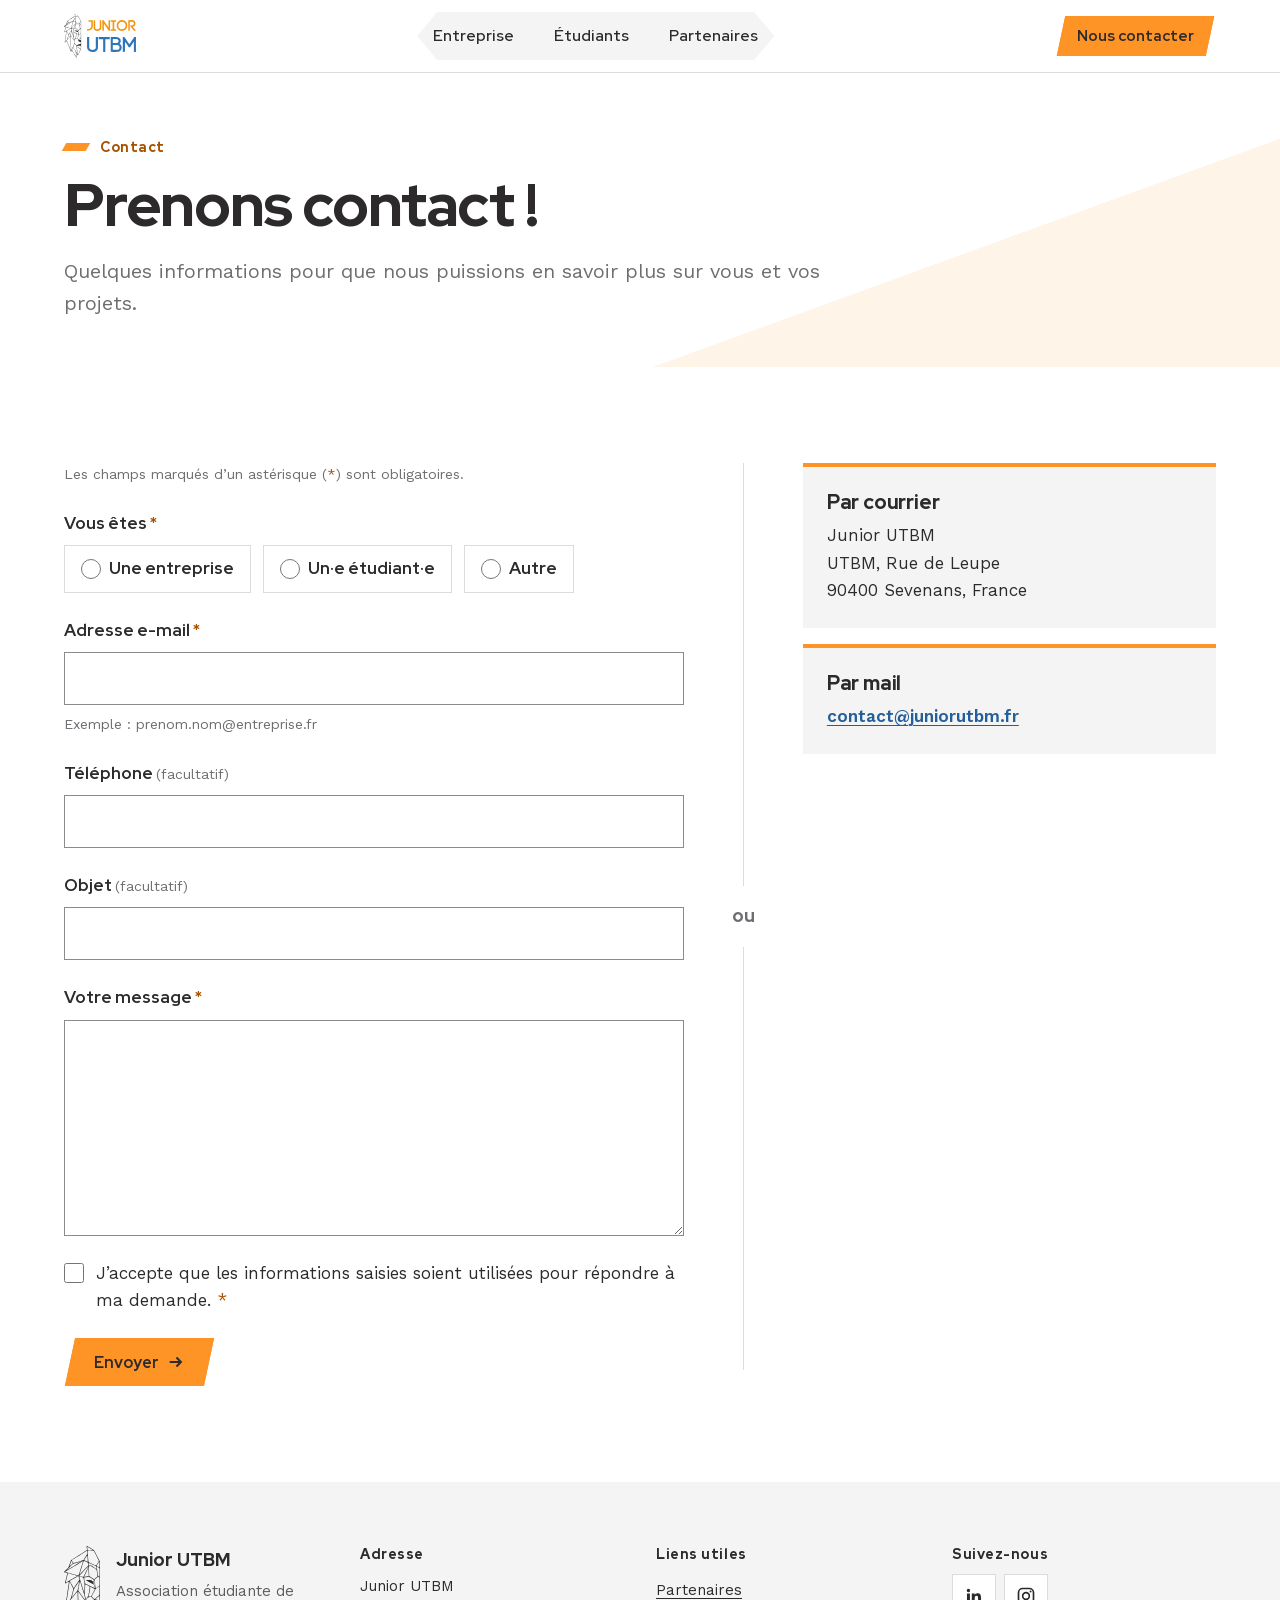
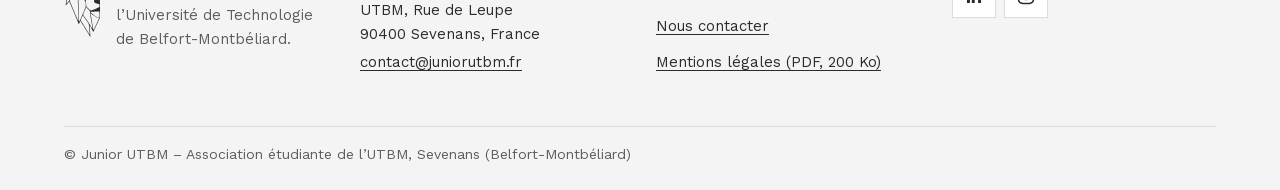
==== commit d41d5e91: "Replace WordPress export with hand-built static site Rebuild the five pages as plain HTML with one s" ====
--- a/contact/index.html
+++ b/contact/index.html
@@ -1,517 +1,192 @@
-<!DOCTYPE html>
-<html lang="fr-FR">
+<!doctype html>
+<html lang="fr">
 <head>
-	<meta charset="UTF-8">
-	<meta name="viewport" content="width=device-width, initial-scale=1">
-	<link rel="profile" href="https://gmpg.org/xfn/11">
-	<meta name="robots" content="index, follow, max-image-preview:large, max-snippet:-1, max-video-preview:-1">
+  <meta charset="utf-8">
+  <meta name="viewport" content="width=device-width, initial-scale=1">
+  <title>Contact | Junior UTBM, études d’ingénierie à Belfort</title>
+  <meta name="description" content="Un projet, une étude d’ingénierie ? Contactez la Junior UTBM, association étudiante de l’UTBM à Sevenans, par formulaire, e-mail ou courrier postal.">
+  <link rel="canonical" href="https://junior.utbm.fr/contact/">
+  <meta name="theme-color" content="#FE9326">
+  <link rel="icon" href="../assets/img/favicon.svg" type="image/svg+xml">
+  <link rel="preload" href="../assets/fonts/red-hat-display.woff2" as="font" type="font/woff2" crossorigin>
+  <link rel="stylesheet" href="../assets/css/style.css">
+  <script src="../assets/js/main.js" defer></script>
 
-	<!-- This site is optimized with the Yoast SEO plugin v28.0 - https://yoast.com/product/yoast-seo-wordpress/ -->
-	<title>Contact - Junior UTBM</title>
-	<link rel="canonical" href="https://juniorutbm.github.io/Website/contact/">
-	<meta property="og:locale" content="fr_FR">
-	<meta property="og:type" content="article">
-	<meta property="og:title" content="Contact - Junior UTBM">
-	<meta property="og:description" content="Prenons contact ! Quelques informations pour que nous puissions en savoir plus sur vous et vos projets. Contact Newsletter Vous &ecirc;tes : Une entreprise Un.e &eacute;tudiant.e AutrePr&eacute;nomNomMotif de contactCandidature libreDiscussion / QuestionsCandidature mission sp&eacute;cifiqueQui &ecirc;tes vous ? Nom de l&rsquo;entrepriseE-mailT&eacute;l&eacute;phoneObjetMessage Je consens &agrave; ce que ce site stocke les informations que j&rsquo;ai envoy&eacute;es afin de [&hellip;]">
-	<meta property="og:url" content="https://juniorutbm.github.io/Website/contact/">
-	<meta property="og:site_name" content="Junior UTBM">
-	<meta property="article:modified_time" content="2026-03-15T13:15:38+00:00">
-	<meta property="og:image" content="https://juniorutbm.github.io/Website/wp-content/uploads/2022/04/ou.svg">
-	<meta name="twitter:card" content="summary_large_image">
-	<meta name="twitter:label1" content="Dur&eacute;e de lecture estim&eacute;e">
-	<meta name="twitter:data1" content="2 minutes">
-	<script type="application/ld+json" class="yoast-schema-graph">{"@context":"https:\/\/schema.org","@graph":[{"@type":"WebPage","@id":"https:\/\/juniorutbm.github.io\/Website\/contact\/","url":"https:\/\/juniorutbm.github.io\/Website\/contact\/","name":"Contact - Junior UTBM","isPartOf":{"@id":"https:\/\/juniorutbm.github.io\/Website\/#website"},"primaryImageOfPage":{"@id":"https:\/\/juniorutbm.github.io\/Website\/contact\/#primaryimage"},"image":{"@id":"https:\/\/juniorutbm.github.io\/Website\/contact\/#primaryimage"},"thumbnailUrl":"https:\/\/juniorutbm.github.io\/Website\/wp-content\/uploads\/2022\/04\/ou.svg","datePublished":"2022-04-19T15:37:20+00:00","dateModified":"2026-03-15T13:15:38+00:00","breadcrumb":{"@id":"https:\/\/juniorutbm.github.io\/Website\/contact\/#breadcrumb"},"inLanguage":"fr-FR","potentialAction":[{"@type":"ReadAction","target":["https:\/\/juniorutbm.github.io\/Website\/contact\/"]}]},{"@type":"ImageObject","inLanguage":"fr-FR","@id":"https:\/\/juniorutbm.github.io\/Website\/contact\/#primaryimage","url":"https:\/\/juniorutbm.github.io\/Website\/wp-content\/uploads\/2022\/04\/ou.svg","contentUrl":"https:\/\/juniorutbm.github.io\/Website\/wp-content\/uploads\/2022\/04\/ou.svg","width":1202,"height":94},{"@type":"BreadcrumbList","@id":"https:\/\/juniorutbm.github.io\/Website\/contact\/#breadcrumb","itemListElement":[{"@type":"ListItem","position":1,"name":"Accueil","item":"https:\/\/juniorutbm.github.io\/Website\/"},{"@type":"ListItem","position":2,"name":"Contact"}]},{"@type":"WebSite","@id":"https:\/\/juniorutbm.github.io\/Website\/#website","url":"https:\/\/juniorutbm.github.io\/Website\/","name":"Junior UTBM","description":"","publisher":{"@id":"https:\/\/juniorutbm.github.io\/Website\/#organization"},"potentialAction":[{"@type":"SearchAction","target":{"@type":"EntryPoint","urlTemplate":"https:\/\/juniorutbm.github.io\/Website\/?s={search_term_string}"},"query-input":{"@type":"PropertyValueSpecification","valueRequired":true,"valueName":"search_term_string"}}],"inLanguage":"fr-FR"},{"@type":"Organization","@id":"https:\/\/juniorutbm.github.io\/Website\/#organization","name":"Junior UTBM","url":"https:\/\/juniorutbm.github.io\/Website\/","logo":{"@type":"ImageObject","inLanguage":"fr-FR","@id":"https:\/\/juniorutbm.github.io\/Website\/#\/schema\/logo\/image\/","url":"https:\/\/juniorutbm.github.io\/Website\/wp-content\/uploads\/2022\/04\/logo.svg","contentUrl":"https:\/\/juniorutbm.github.io\/Website\/wp-content\/uploads\/2022\/04\/logo.svg","width":2395,"height":1454,"caption":"Junior UTBM"},"image":{"@id":"https:\/\/juniorutbm.github.io\/Website\/#\/schema\/logo\/image\/"}}]}</script>
-	<!-- / Yoast SEO plugin. -->
+  <meta property="og:type" content="website">
+  <meta property="og:site_name" content="Junior UTBM">
+  <meta property="og:locale" content="fr_FR">
+  <meta property="og:title" content="Contact | Junior UTBM, études d’ingénierie à Belfort">
+  <meta property="og:description" content="Un projet, une étude d’ingénierie ? Contactez la Junior UTBM, association étudiante de l’UTBM à Sevenans, par formulaire, e-mail ou courrier postal.">
+  <meta property="og:url" content="https://junior.utbm.fr/contact/">
+  <meta property="og:image" content="https://junior.utbm.fr/assets/img/og-image.png">
+  <meta property="og:image:width" content="1200">
+  <meta property="og:image:height" content="630">
+  <meta property="og:image:alt" content="Junior UTBM : des étudiants ingénieurs de l’UTBM au service des entreprises">
+  <meta name="twitter:card" content="summary_large_image">
 
+  <script type="application/ld+json">
+{
+    "@context": "https://schema.org",
+    "@graph": [
+      {
+        "@type": "BreadcrumbList",
+        "itemListElement": [
+          {
+            "@type": "ListItem",
+            "position": 1,
+            "name": "Accueil",
+            "item": "https://junior.utbm.fr/"
+          },
+          {
+            "@type": "ListItem",
+            "position": 2,
+            "name": "Contact",
+            "item": "https://junior.utbm.fr/contact/"
+          }
+        ]
+      }
+    ]
+  }
+  </script>
+</head>
+<body>
+  <a class="skip-link" href="#contenu">Aller au contenu</a>
 
-<link rel="dns-prefetch" href="//www.googletagmanager.com">
-<style id="wp-img-auto-sizes-contain-inline-css">
-img:is([sizes=auto i],[sizes^="auto," i]){contain-intrinsic-size:3000px 1500px}
-/*# sourceURL=wp-img-auto-sizes-contain-inline-css */
-</style>
-<link rel="stylesheet" id="fluentform-elementor-widget-css" href="https://juniorutbm.github.io/Website/wp-content/plugins/fluentform/assets/css/fluent-forms-elementor-widget.css?ver=6.2.17" media="all">
-<style id="wp-emoji-styles-inline-css">
+  <!-- EN-TÊTE (identique sur toutes les pages, seuls les chemins et aria-current changent) -->
+  <header class="site-header">
+    <div class="site-header__inner container">
+      <a class="brand" href="../"><img src="../assets/img/logo.svg" alt="Junior UTBM – accueil" width="2395" height="1454"></a>
+      <nav class="site-nav" aria-label="Navigation principale">
+        <ul class="site-nav__list">
+          <li><a href="../">Entreprise</a></li>
+          <li><a href="../etudiants/">Étudiants</a></li>
+          <li><a href="../partenaires/">Partenaires</a></li>
+        </ul>
+      </nav>
+      <a class="btn btn--primary btn--sm site-header__cta" href="../contact/" aria-current="page">Nous contacter</a>
+    </div>
+  </header>
 
-	img.wp-smiley, img.emoji {
-		display: inline !important;
-		border: none !important;
-		box-shadow: none !important;
-		height: 1em !important;
-		width: 1em !important;
-		margin: 0 0.07em !important;
-		vertical-align: -0.1em !important;
-		background: none !important;
-		padding: 0 !important;
-	}
-/*# sourceURL=wp-emoji-styles-inline-css */
-</style>
-<link rel="stylesheet" id="visual-portfolio-loop-field-css" href="https://juniorutbm.github.io/Website/wp-content/plugins/visual-portfolio/build/assets/css/loop-field.css?ver=1794965889" media="all">
-<link rel="stylesheet" id="visual-portfolio-block-loop-filter-css" href="https://juniorutbm.github.io/Website/wp-content/plugins/visual-portfolio/build/gutenberg/blocks/loop-filter/style.css?ver=1794965889" media="all">
-<link rel="stylesheet" id="visual-portfolio-block-loop-pagination-css" href="https://juniorutbm.github.io/Website/wp-content/plugins/visual-portfolio/build/gutenberg/blocks/loop-pagination/style.css?ver=1794965889" media="all">
-<link rel="stylesheet" id="visual-portfolio-block-loop-carousel-css" href="https://juniorutbm.github.io/Website/wp-content/plugins/visual-portfolio/build/gutenberg/blocks/loop-carousel-nav/style.css?ver=1794965889" media="all">
-<link rel="stylesheet" id="visual-portfolio-block-loop-sort-css" href="https://juniorutbm.github.io/Website/wp-content/plugins/visual-portfolio/build/gutenberg/blocks/loop-sort/style.css?ver=1794965889" media="all">
-<link rel="stylesheet" id="visual-portfolio-block-loop-search-css" href="https://juniorutbm.github.io/Website/wp-content/plugins/visual-portfolio/build/gutenberg/blocks/loop-search/style.css?ver=1794965889" media="all">
-<link rel="stylesheet" id="visual-portfolio-block-item-template-css" href="https://juniorutbm.github.io/Website/wp-content/plugins/visual-portfolio/build/gutenberg/blocks/item-template/style.css?ver=1794965889" media="all">
-<style id="visual-portfolio-block-item-template-inline-css">
-@media (480px < width <= 782px){.wp-block-visual-portfolio-item-template:not(.vp-layout-auto-columns){--vp-layout-current-columns:min(var(--vp-layout-columns, 3), 2)}.wp-block-visual-portfolio-item-template.vp-has-tablet-gap{--vp-layout-gap:var(--vp-layout-gap-tablet)!important}.wp-block-visual-portfolio-item-template.vp-has-tablet-row-gap{--vp-layout-row-gap:var(--vp-layout-row-gap-tablet)!important}}@media (width <= 480px){.wp-block-visual-portfolio-item-template:not(.vp-layout-auto-columns){--vp-layout-current-columns:min(var(--vp-layout-columns, 3), 1)}.wp-block-visual-portfolio-item-template.vp-has-mobile-gap{--vp-layout-gap:var(--vp-layout-gap-mobile)!important}.wp-block-visual-portfolio-item-template.vp-has-mobile-row-gap{--vp-layout-row-gap:var(--vp-layout-row-gap-mobile)!important}}
-/*# sourceURL=visual-portfolio-block-item-template-inline-css */
-</style>
-<link rel="stylesheet" id="visual-portfolio-block-item-image-css" href="https://juniorutbm.github.io/Website/wp-content/plugins/visual-portfolio/build/gutenberg/blocks/item-image/style.css?ver=1794965889" media="all">
-<link rel="stylesheet" id="visual-portfolio-block-item-cover-css" href="https://juniorutbm.github.io/Website/wp-content/plugins/visual-portfolio/build/gutenberg/blocks/item-cover/style.css?ver=1794965889" media="all">
-<style id="visual-portfolio-block-item-cover-inline-css">
-@media (480px < width <= 782px){.wp-block-visual-portfolio-item-cover__inner.vp-has-tablet-gap{gap:var(--vp-gap-tablet)!important}}@media (width <= 480px){.wp-block-visual-portfolio-item-cover__inner.vp-has-mobile-gap{gap:var(--vp-gap-mobile)!important}}
-/*# sourceURL=visual-portfolio-block-item-cover-inline-css */
-</style>
-<link rel="stylesheet" id="visual-portfolio-block-item-title-css" href="https://juniorutbm.github.io/Website/wp-content/plugins/visual-portfolio/build/gutenberg/blocks/item-title/style.css?ver=1794965889" media="all">
-<link rel="stylesheet" id="visual-portfolio-block-item-description-css" href="https://juniorutbm.github.io/Website/wp-content/plugins/visual-portfolio/build/gutenberg/blocks/item-description/style.css?ver=1794965889" media="all">
-<link rel="stylesheet" id="visual-portfolio-block-item-categories-css" href="https://juniorutbm.github.io/Website/wp-content/plugins/visual-portfolio/build/gutenberg/blocks/item-categories/style.css?ver=1794965889" media="all">
-<link rel="stylesheet" id="visual-portfolio-block-item-author-css" href="https://juniorutbm.github.io/Website/wp-content/plugins/visual-portfolio/build/gutenberg/blocks/item-author/style.css?ver=1794965889" media="all">
-<link rel="stylesheet" id="visual-portfolio-block-item-date-css" href="https://juniorutbm.github.io/Website/wp-content/plugins/visual-portfolio/build/gutenberg/blocks/item-date/style.css?ver=1794965889" media="all">
-<link rel="stylesheet" id="visual-portfolio-block-item-meta-css" href="https://juniorutbm.github.io/Website/wp-content/plugins/visual-portfolio/build/gutenberg/blocks/item-meta/style.css?ver=1794965889" media="all">
-<link rel="stylesheet" id="visual-portfolio-block-item-read-more-css" href="https://juniorutbm.github.io/Website/wp-content/plugins/visual-portfolio/build/gutenberg/blocks/item-read-more/style.css?ver=1794965889" media="all">
-<style id="global-styles-inline-css">
-:root{--wp--preset--aspect-ratio--square: 1;--wp--preset--aspect-ratio--4-3: 4/3;--wp--preset--aspect-ratio--3-4: 3/4;--wp--preset--aspect-ratio--3-2: 3/2;--wp--preset--aspect-ratio--2-3: 2/3;--wp--preset--aspect-ratio--16-9: 16/9;--wp--preset--aspect-ratio--9-16: 9/16;--wp--preset--color--black: #000000;--wp--preset--color--cyan-bluish-gray: #abb8c3;--wp--preset--color--white: #ffffff;--wp--preset--color--pale-pink: #f78da7;--wp--preset--color--vivid-red: #cf2e2e;--wp--preset--color--luminous-vivid-orange: #ff6900;--wp--preset--color--luminous-vivid-amber: #fcb900;--wp--preset--color--light-green-cyan: #7bdcb5;--wp--preset--color--vivid-green-cyan: #00d084;--wp--preset--color--pale-cyan-blue: #8ed1fc;--wp--preset--color--vivid-cyan-blue: #0693e3;--wp--preset--color--vivid-purple: #9b51e0;--wp--preset--gradient--vivid-cyan-blue-to-vivid-purple: linear-gradient(135deg,rgb(6,147,227) 0%,rgb(155,81,224) 100%);--wp--preset--gradient--light-green-cyan-to-vivid-green-cyan: linear-gradient(135deg,rgb(122,220,180) 0%,rgb(0,208,130) 100%);--wp--preset--gradient--luminous-vivid-amber-to-luminous-vivid-orange: linear-gradient(135deg,rgb(252,185,0) 0%,rgb(255,105,0) 100%);--wp--preset--gradient--luminous-vivid-orange-to-vivid-red: linear-gradient(135deg,rgb(255,105,0) 0%,rgb(207,46,46) 100%);--wp--preset--gradient--very-light-gray-to-cyan-bluish-gray: linear-gradient(135deg,rgb(238,238,238) 0%,rgb(169,184,195) 100%);--wp--preset--gradient--cool-to-warm-spectrum: linear-gradient(135deg,rgb(74,234,220) 0%,rgb(151,120,209) 20%,rgb(207,42,186) 40%,rgb(238,44,130) 60%,rgb(251,105,98) 80%,rgb(254,248,76) 100%);--wp--preset--gradient--blush-light-purple: linear-gradient(135deg,rgb(255,206,236) 0%,rgb(152,150,240) 100%);--wp--preset--gradient--blush-bordeaux: linear-gradient(135deg,rgb(254,205,165) 0%,rgb(254,45,45) 50%,rgb(107,0,62) 100%);--wp--preset--gradient--luminous-dusk: linear-gradient(135deg,rgb(255,203,112) 0%,rgb(199,81,192) 50%,rgb(65,88,208) 100%);--wp--preset--gradient--pale-ocean: linear-gradient(135deg,rgb(255,245,203) 0%,rgb(182,227,212) 50%,rgb(51,167,181) 100%);--wp--preset--gradient--electric-grass: linear-gradient(135deg,rgb(202,248,128) 0%,rgb(113,206,126) 100%);--wp--preset--gradient--midnight: linear-gradient(135deg,rgb(2,3,129) 0%,rgb(40,116,252) 100%);--wp--preset--font-size--small: 13px;--wp--preset--font-size--medium: 20px;--wp--preset--font-size--large: 36px;--wp--preset--font-size--x-large: 42px;--wp--preset--spacing--20: 0.44rem;--wp--preset--spacing--30: 0.67rem;--wp--preset--spacing--40: 1rem;--wp--preset--spacing--50: 1.5rem;--wp--preset--spacing--60: 2.25rem;--wp--preset--spacing--70: 3.38rem;--wp--preset--spacing--80: 5.06rem;--wp--preset--shadow--natural: 6px 6px 9px rgba(0, 0, 0, 0.2);--wp--preset--shadow--deep: 12px 12px 50px rgba(0, 0, 0, 0.4);--wp--preset--shadow--sharp: 6px 6px 0px rgba(0, 0, 0, 0.2);--wp--preset--shadow--outlined: 6px 6px 0px -3px rgb(255, 255, 255), 6px 6px rgb(0, 0, 0);--wp--preset--shadow--crisp: 6px 6px 0px rgb(0, 0, 0);}.wp-block-button{--wp--preset--dimension--25: 25%;--wp--preset--dimension--50: 50%;--wp--preset--dimension--75: 75%;--wp--preset--dimension--100: 100%;}:root { --wp--style--global--content-size: 800px;--wp--style--global--wide-size: 1200px; }:where(body) { margin: 0; }.wp-site-blocks > .alignleft { float: left; margin-right: 2em; }.wp-site-blocks > .alignright { float: right; margin-left: 2em; }.wp-site-blocks > .aligncenter { justify-content: center; margin-left: auto; margin-right: auto; }:where(.wp-site-blocks) > * { margin-block-start: 24px; margin-block-end: 0; }:where(.wp-site-blocks) > :first-child { margin-block-start: 0; }:where(.wp-site-blocks) > :last-child { margin-block-end: 0; }:root { --wp--style--block-gap: 24px; }:root :where(.is-layout-flow) > :first-child{margin-block-start: 0;}:root :where(.is-layout-flow) > :last-child{margin-block-end: 0;}:root :where(.is-layout-flow) > *{margin-block-start: 24px;margin-block-end: 0;}:root :where(.is-layout-constrained) > :first-child{margin-block-start: 0;}:root :where(.is-layout-constrained) > :last-child{margin-block-end: 0;}:root :where(.is-layout-constrained) > *{margin-block-start: 24px;margin-block-end: 0;}:root :where(.is-layout-flex){gap: 24px;}:root :where(.is-layout-grid){gap: 24px;}.is-layout-flow > .alignleft{float: left;margin-inline-start: 0;margin-inline-end: 2em;}.is-layout-flow > .alignright{float: right;margin-inline-start: 2em;margin-inline-end: 0;}.is-layout-flow > .aligncenter{margin-left: auto !important;margin-right: auto !important;}.is-layout-constrained > .alignleft{float: left;margin-inline-start: 0;margin-inline-end: 2em;}.is-layout-constrained > .alignright{float: right;margin-inline-start: 2em;margin-inline-end: 0;}.is-layout-constrained > .aligncenter{margin-left: auto !important;margin-right: auto !important;}.is-layout-constrained > :where(:not(.alignleft):not(.alignright):not(.alignfull)){max-width: var(--wp--style--global--content-size);margin-left: auto !important;margin-right: auto !important;}.is-layout-constrained > .alignwide{max-width: var(--wp--style--global--wide-size);}body .is-layout-flex{display: flex;}.is-layout-flex{flex-wrap: wrap;align-items: center;}.is-layout-flex > :is(*, div){margin: 0;}body .is-layout-grid{display: grid;}.is-layout-grid > :is(*, div){margin: 0;}body{padding-top: 0px;padding-right: 0px;padding-bottom: 0px;padding-left: 0px;}:root :where(.wp-element-button, .wp-block-button__link){background-color: #32373c;border-width: 0;color: #fff;font-family: inherit;font-size: inherit;font-style: inherit;font-weight: inherit;letter-spacing: inherit;line-height: inherit;padding-top: calc(0.667em + 2px);padding-right: calc(1.333em + 2px);padding-bottom: calc(0.667em + 2px);padding-left: calc(1.333em + 2px);text-decoration: none;text-transform: inherit;}.has-black-color{color: var(--wp--preset--color--black) !important;}.has-cyan-bluish-gray-color{color: var(--wp--preset--color--cyan-bluish-gray) !important;}.has-white-color{color: var(--wp--preset--color--white) !important;}.has-pale-pink-color{color: var(--wp--preset--color--pale-pink) !important;}.has-vivid-red-color{color: var(--wp--preset--color--vivid-red) !important;}.has-luminous-vivid-orange-color{color: var(--wp--preset--color--luminous-vivid-orange) !important;}.has-luminous-vivid-amber-color{color: var(--wp--preset--color--luminous-vivid-amber) !important;}.has-light-green-cyan-color{color: var(--wp--preset--color--light-green-cyan) !important;}.has-vivid-green-cyan-color{color: var(--wp--preset--color--vivid-green-cyan) !important;}.has-pale-cyan-blue-color{color: var(--wp--preset--color--pale-cyan-blue) !important;}.has-vivid-cyan-blue-color{color: var(--wp--preset--color--vivid-cyan-blue) !important;}.has-vivid-purple-color{color: var(--wp--preset--color--vivid-purple) !important;}.has-black-background-color{background-color: var(--wp--preset--color--black) !important;}.has-cyan-bluish-gray-background-color{background-color: var(--wp--preset--color--cyan-bluish-gray) !important;}.has-white-background-color{background-color: var(--wp--preset--color--white) !important;}.has-pale-pink-background-color{background-color: var(--wp--preset--color--pale-pink) !important;}.has-vivid-red-background-color{background-color: var(--wp--preset--color--vivid-red) !important;}.has-luminous-vivid-orange-background-color{background-color: var(--wp--preset--color--luminous-vivid-orange) !important;}.has-luminous-vivid-amber-background-color{background-color: var(--wp--preset--color--luminous-vivid-amber) !important;}.has-light-green-cyan-background-color{background-color: var(--wp--preset--color--light-green-cyan) !important;}.has-vivid-green-cyan-background-color{background-color: var(--wp--preset--color--vivid-green-cyan) !important;}.has-pale-cyan-blue-background-color{background-color: var(--wp--preset--color--pale-cyan-blue) !important;}.has-vivid-cyan-blue-background-color{background-color: var(--wp--preset--color--vivid-cyan-blue) !important;}.has-vivid-purple-background-color{background-color: var(--wp--preset--color--vivid-purple) !important;}.has-black-border-color{border-color: var(--wp--preset--color--black) !important;}.has-cyan-bluish-gray-border-color{border-color: var(--wp--preset--color--cyan-bluish-gray) !important;}.has-white-border-color{border-color: var(--wp--preset--color--white) !important;}.has-pale-pink-border-color{border-color: var(--wp--preset--color--pale-pink) !important;}.has-vivid-red-border-color{border-color: var(--wp--preset--color--vivid-red) !important;}.has-luminous-vivid-orange-border-color{border-color: var(--wp--preset--color--luminous-vivid-orange) !important;}.has-luminous-vivid-amber-border-color{border-color: var(--wp--preset--color--luminous-vivid-amber) !important;}.has-light-green-cyan-border-color{border-color: var(--wp--preset--color--light-green-cyan) !important;}.has-vivid-green-cyan-border-color{border-color: var(--wp--preset--color--vivid-green-cyan) !important;}.has-pale-cyan-blue-border-color{border-color: var(--wp--preset--color--pale-cyan-blue) !important;}.has-vivid-cyan-blue-border-color{border-color: var(--wp--preset--color--vivid-cyan-blue) !important;}.has-vivid-purple-border-color{border-color: var(--wp--preset--color--vivid-purple) !important;}.has-vivid-cyan-blue-to-vivid-purple-gradient-background{background: var(--wp--preset--gradient--vivid-cyan-blue-to-vivid-purple) !important;}.has-light-green-cyan-to-vivid-green-cyan-gradient-background{background: var(--wp--preset--gradient--light-green-cyan-to-vivid-green-cyan) !important;}.has-luminous-vivid-amber-to-luminous-vivid-orange-gradient-background{background: var(--wp--preset--gradient--luminous-vivid-amber-to-luminous-vivid-orange) !important;}.has-luminous-vivid-orange-to-vivid-red-gradient-background{background: var(--wp--preset--gradient--luminous-vivid-orange-to-vivid-red) !important;}.has-very-light-gray-to-cyan-bluish-gray-gradient-background{background: var(--wp--preset--gradient--very-light-gray-to-cyan-bluish-gray) !important;}.has-cool-to-warm-spectrum-gradient-background{background: var(--wp--preset--gradient--cool-to-warm-spectrum) !important;}.has-blush-light-purple-gradient-background{background: var(--wp--preset--gradient--blush-light-purple) !important;}.has-blush-bordeaux-gradient-background{background: var(--wp--preset--gradient--blush-bordeaux) !important;}.has-luminous-dusk-gradient-background{background: var(--wp--preset--gradient--luminous-dusk) !important;}.has-pale-ocean-gradient-background{background: var(--wp--preset--gradient--pale-ocean) !important;}.has-electric-grass-gradient-background{background: var(--wp--preset--gradient--electric-grass) !important;}.has-midnight-gradient-background{background: var(--wp--preset--gradient--midnight) !important;}.has-small-font-size{font-size: var(--wp--preset--font-size--small) !important;}.has-medium-font-size{font-size: var(--wp--preset--font-size--medium) !important;}.has-large-font-size{font-size: var(--wp--preset--font-size--large) !important;}.has-x-large-font-size{font-size: var(--wp--preset--font-size--x-large) !important;}
-:root :where(.wp-block-icon svg){width: 24px;}
-:root :where(.wp-block-pullquote){font-size: 1.5em;line-height: 1.6;}
-/*# sourceURL=global-styles-inline-css */
-</style>
-<link rel="stylesheet" id="hello-elementor-css" href="https://juniorutbm.github.io/Website/wp-content/themes/hello-elementor/assets/css/reset.css?ver=3.5.2" media="all">
-<link rel="stylesheet" id="hello-elementor-theme-style-css" href="https://juniorutbm.github.io/Website/wp-content/themes/hello-elementor/assets/css/theme.css?ver=3.5.2" media="all">
-<link rel="stylesheet" id="hello-elementor-header-footer-css" href="https://juniorutbm.github.io/Website/wp-content/themes/hello-elementor/assets/css/header-footer.css?ver=3.5.2" media="all">
-<link rel="stylesheet" id="elementor-frontend-css" href="https://juniorutbm.github.io/Website/wp-content/plugins/elementor/assets/css/frontend.min.css?ver=4.4.1" media="all">
-<link rel="stylesheet" id="elementor-post-7-css" href="https://juniorutbm.github.io/Website/wp-content/uploads/elementor/css/post-7.css?ver=1795213234" media="all">
-<link rel="stylesheet" id="elementor-icons-css" href="https://juniorutbm.github.io/Website/wp-content/plugins/elementor/assets/lib/eicons/css/elementor-icons.min.css?ver=5.57.0" media="all">
-<link rel="stylesheet" id="widget-heading-css" href="https://juniorutbm.github.io/Website/wp-content/plugins/elementor/assets/css/widget-heading.min.css?ver=4.4.1" media="all">
-<link rel="stylesheet" id="fluent-form-styles-css" href="https://juniorutbm.github.io/Website/wp-content/plugins/fluentform/assets/css/fluent-forms-public.css?ver=6.2.17" media="all">
-<link rel="stylesheet" id="fluentform-public-default-css" href="https://juniorutbm.github.io/Website/wp-content/plugins/fluentform/assets/css/fluentform-public-default.css?ver=6.2.17" media="all">
-<link rel="stylesheet" id="widget-image-css" href="https://juniorutbm.github.io/Website/wp-content/plugins/elementor/assets/css/widget-image.min.css?ver=4.4.1" media="all">
-<link rel="stylesheet" id="elementor-post-565-css" href="https://juniorutbm.github.io/Website/wp-content/uploads/elementor/css/post-565.css?ver=1795213254" media="all">
-<link rel="stylesheet" id="elementor-gf-local-redhatdisplay-css" href="https://juniorutbm.github.io/Website/wp-content/uploads/elementor/google-fonts/css/redhatdisplay.css?ver=1742224108" media="all">
-<link rel="stylesheet" id="elementor-gf-local-worksans-css" href="https://juniorutbm.github.io/Website/wp-content/uploads/elementor/google-fonts/css/worksans.css?ver=1742224113" media="all">
-<link rel="stylesheet" id="elementor-gf-local-inter-css" href="https://juniorutbm.github.io/Website/wp-content/uploads/elementor/google-fonts/css/inter.css?ver=1742224126" media="all">
-<link rel="stylesheet" id="elementor-gf-local-roboto-css" href="https://juniorutbm.github.io/Website/wp-content/uploads/elementor/google-fonts/css/roboto.css?ver=1742224141" media="all">
-<script id="page-transitions-js" src="https://juniorutbm.github.io/Website/wp-content/plugins/elementor-pro/assets/js/page-transitions.min.js?ver=4.4.1"></script>
+  <main id="contenu">
+    <section class="page-head" aria-labelledby="titre-principal">
+      <div class="container">
+        <p class="kicker">Contact</p>
+        <h1 id="titre-principal">Prenons contact&nbsp;!</h1>
+        <p>Quelques informations pour que nous puissions en savoir plus sur vous et vos projets.</p>
+      </div>
+    </section>
 
-<!-- Extrait de code de la balise Google (gtag.js) ajout&eacute; par Site Kit -->
-<!-- Extrait Google Analytics ajout&eacute; par Site Kit -->
-<script id="google_gtagjs-js" src="https://www.googletagmanager.com/gtag/js?id=GT-NSKNXBHC" async></script>
-<script id="google_gtagjs-js-after">
-window.dataLayer = window.dataLayer || [];function gtag(){dataLayer.push(arguments);}
-gtag("set","linker",{"domains":["junior.utbm.fr"]});
-gtag("js", new Date());
-gtag("set", "developer_id.dZTNiMT", true);
-gtag("config", "GT-NSKNXBHC");
-//# sourceURL=google_gtagjs-js-after
-</script>
-<script id="jquery-core-js" src="https://juniorutbm.github.io/Website/wp-includes/js/jquery/jquery.min.js?ver=3.7.1"></script>
-<script id="jquery-migrate-js" src="https://juniorutbm.github.io/Website/wp-includes/js/jquery/jquery-migrate.min.js?ver=3.4.1"></script>
-<meta name="generator" content="WordPress 7.1.5">
-<link rel="shortlink" href="https://juniorutbm.github.io/Website/?p=565">
-<meta name="generator" content="Site Kit by Google 1.182.0"><script type="text/javascript">
-/* <![CDATA[ */
-var VPData = {"version":"3.11.0","pro":false,"__":{"couldnt_retrieve_vp":"Couldn't retrieve Visual Portfolio ID.","loop_items_updated":"Gallery items updated.","pswp_close":"Fermer (\u00c9chap)","pswp_share":"Partager","pswp_fs":"Ouvrir\/fermer le plein \u00e9cran","pswp_zoom":"Zoomer\/d\u00e9zoomer","pswp_prev":"Pr\u00e9c\u00e9dent (fl\u00e8che gauche)","pswp_next":"Suivant (fl\u00e8che droite)","pswp_share_fb":"Partager sur Facebook","pswp_share_x":"X","pswp_share_li":"LinkedIn","pswp_share_pin":"L\u2019\u00e9pingler","pswp_download":"T\u00e9l\u00e9charger","fancybox_close":"Fermer","fancybox_next":"Suivant","fancybox_prev":"Pr\u00e9c\u00e9dent","fancybox_error":"Le contenu demand\u00e9 ne peut pas \u00eatre charg\u00e9. <br \/> Veuillez r\u00e9essayer ult\u00e9rieurement.","fancybox_play_start":"D\u00e9marrer le diaporama","fancybox_play_stop":"Mettre le diaporama en pause","fancybox_full_screen":"Plein \u00e9cran","fancybox_thumbs":"Miniatures","fancybox_download":"T\u00e9l\u00e9charger","fancybox_share":"Partager","fancybox_zoom":"Zoom"},"settingsPopupGallery":{"enable_on_wordpress_images":false,"vendor":"fancybox","deep_linking":false,"deep_linking_url_to_share_images":false,"show_arrows":true,"show_counter":true,"show_zoom_button":true,"show_fullscreen_button":true,"show_share_button":true,"show_close_button":true,"show_thumbs":true,"show_download_button":false,"show_slideshow":false,"click_to_zoom":true,"restore_focus":true,"loop":true,"load_next_pages":true},"screenSizes":[320,576,768,992,1200]};
-/* ]]> */
-</script>
-		<noscript>
-			<style type="text/css">
-				.vp-portfolio__preloader-wrap{display:none}.vp-portfolio__filter-wrap,.vp-portfolio__items-wrap,.vp-portfolio__pagination-wrap,.vp-portfolio__sort-wrap{opacity:1;visibility:visible}.vp-portfolio__item .vp-portfolio__item-img noscript+img,.vp-portfolio__thumbnails-wrap{display:none}
-			</style>
-		</noscript>
-		<meta name="generator" content="Elementor 4.4.1; features: additional_custom_breakpoints; settings: css_print_method-external, google_font-enabled, font_display-auto">
-			<style>
-				.e-con.e-parent:nth-of-type(n+4):not(.e-lazyloaded):not(.e-no-lazyload),
-				.e-con.e-parent:nth-of-type(n+4):not(.e-lazyloaded):not(.e-no-lazyload) * {
-					background-image: none !important;
-				}
-				@media screen and (max-height: 1024px) {
-					.e-con.e-parent:nth-of-type(n+3):not(.e-lazyloaded):not(.e-no-lazyload),
-					.e-con.e-parent:nth-of-type(n+3):not(.e-lazyloaded):not(.e-no-lazyload) * {
-						background-image: none !important;
-					}
-				}
-				@media screen and (max-height: 640px) {
-					.e-con.e-parent:nth-of-type(n+2):not(.e-lazyloaded):not(.e-no-lazyload),
-					.e-con.e-parent:nth-of-type(n+2):not(.e-lazyloaded):not(.e-no-lazyload) * {
-						background-image: none !important;
-					}
-				}
-			</style>
-					<style type="text/css">
-			/* If html does not have either class, do not show lazy loaded images. */
-			html:not(.vp-lazyload-enabled):not(.js) .vp-lazyload {
-				display: none;
-			}
-		</style>
-		<script>
-			document.documentElement.classList.add(
-				'vp-lazyload-enabled'
-			);
-		</script>
-		<link rel="icon" href="https://juniorutbm.github.io/Website/wp-content/uploads/2022/03/favicon.svg" sizes="32x32">
-<link rel="icon" href="https://juniorutbm.github.io/Website/wp-content/uploads/2022/03/favicon.svg" sizes="192x192">
-<link rel="apple-touch-icon" href="https://juniorutbm.github.io/Website/wp-content/uploads/2022/03/favicon.svg">
-<meta name="msapplication-TileImage" content="https://juniorutbm.github.io/Website/wp-content/uploads/2022/03/favicon.svg">
-</head>
-<body class="wp-singular page-template-default page page-id-565 wp-custom-logo wp-embed-responsive wp-theme-hello-elementor hello-elementor-default elementor-default elementor-kit-7 elementor-page elementor-page-565">
+    <section class="section" aria-label="Formulaire et coordonnées">
+      <div class="container contact-grid">
+        <div id="formulaire">
+          <div class="form-status" role="status" data-form-status></div>
+          <form class="form" method="post" action="envoyer.php" data-contact-form>
+            <p class="form__note">Les champs marqués d’un astérisque (<span class="req">*</span>) sont obligatoires.</p>
 
-		<script>
-			(function($) {
-				if (!$) {
-					return;
-				}
+            <fieldset class="field">
+              <legend>Vous êtes <span class="req" aria-hidden="true">*</span></legend>
+              <div class="choices">
+                <label class="choice"><input type="radio" name="profil" value="entreprise" required> Une entreprise</label>
+                <label class="choice"><input type="radio" name="profil" value="etudiant" required> Un·e étudiant·e</label>
+                <label class="choice"><input type="radio" name="profil" value="autre" required> Autre</label>
+              </div>
+              <p class="field__error" id="erreur-profil">Indiquez si vous êtes une entreprise, un·e étudiant·e ou autre.</p>
+            </fieldset>
 
-				// Previously we added this code on Elementor pages only,
-				// but sometimes Lightbox enabled globally and it still conflicting with our galleries.
-				// if (!$('.elementor-page').length) {
-				//     return;
-				// }
+            <div class="field">
+              <label for="email">Adresse e-mail <span class="req" aria-hidden="true">*</span></label>
+              <input class="input" id="email" name="email" type="email" autocomplete="email" required aria-describedby="aide-email">
+              <span class="hint" id="aide-email">Exemple&nbsp;: prenom.nom@entreprise.fr</span>
+              <p class="field__error" id="erreur-email">Saisissez une adresse e-mail valide, par exemple prenom.nom@entreprise.fr.</p>
+            </div>
 
-				function addDataAttribute($items) {
-					$items.find('.vp-portfolio__item a:not([data-elementor-open-lightbox])').each(function () {
-						if (/\.(png|jpe?g|gif|svg|webp)(\?.*)?$/i.test(this.href)) {
-							this.dataset.elementorOpenLightbox = 'no';
-						}
-					});
-				}
+            <div class="field">
+              <label for="telephone">Téléphone <span class="hint">(facultatif)</span></label>
+              <input class="input" id="telephone" name="telephone" type="tel" autocomplete="tel">
+            </div>
 
-				$(document).on('init.vpf', function(event, vpObject) {
-					if ('vpf' !== event.namespace) {
-						return;
-					}
+            <div class="field">
+              <label for="objet">Objet <span class="hint">(facultatif)</span></label>
+              <input class="input" id="objet" name="objet" type="text" maxlength="200">
+            </div>
 
-					addDataAttribute(vpObject.$item);
-				});
-				$(document).on('addItems.vpf', function(event, vpObject, $items) {
-					if ('vpf' !== event.namespace) {
-						return;
-					}
+            <div class="field">
+              <label for="message">Votre message <span class="req" aria-hidden="true">*</span></label>
+              <textarea class="input" id="message" name="message" rows="7" required></textarea>
+              <p class="field__error" id="erreur-message">Écrivez votre message avant d’envoyer le formulaire.</p>
+            </div>
 
-					addDataAttribute($items);
-				});
-			})(window.jQuery);
-		</script>
-				<e-page-transition class="e-page-transition--entering" exclude="^https\:\/\/junior\.utbm\.fr\/wp\-admin\/">
-					</e-page-transition>
-		
-<a class="skip-link screen-reader-text" href="#content">Aller au contenu</a>
+            <div class="field">
+              <label class="consent"><input type="checkbox" name="consentement" value="oui" required> <span>J’accepte que les informations saisies soient utilisées pour répondre à ma demande. <span class="req" aria-hidden="true">*</span></span></label>
+              <p class="field__error" id="erreur-consentement">Cochez cette case pour que nous puissions vous répondre.</p>
+            </div>
 
+            <div class="hp" aria-hidden="true">
+              <label for="website">Ne pas remplir ce champ</label>
+              <input id="website" name="website" type="text" tabindex="-1" autocomplete="off">
+            </div>
 
-<main id="content" class="site-main post-565 page type-page status-publish hentry">
+            <div>
+              <button class="btn btn--primary" type="submit">Envoyer <svg viewBox="0 0 20 20" aria-hidden="true" focusable="false"><path d="M3 10h12M10.5 5l5 5-5 5" fill="none" stroke="currentColor" stroke-width="2.2"/></svg></button>
+            </div>
+          </form>
+        </div>
 
-	
-	<div class="page-content">
-				<div data-elementor-type="wp-page" data-elementor-id="565" class="elementor elementor-565" data-elementor-post-type="page">
-				<div class="elementor-element elementor-element-796e522 e-con-full e-flex e-con e-parent" data-id="796e522" data-element_type="container" data-e-type="container">
-				<div class="elementor-element elementor-element-70ec3fd elementor-widget elementor-widget-template" data-id="70ec3fd" data-element_type="widget" data-e-type="widget" data-widget_type="template.default">
-				<div class="elementor-widget-container">
-							<div class="elementor-template">
-					<div data-elementor-type="container" data-elementor-id="2055" class="elementor elementor-2055" data-elementor-post-type="elementor_library">
-				<div class="elementor-element elementor-element-52960908 e-con-full elementor-hidden-desktop elementor-hidden-tablet e-flex e-con e-parent" data-id="52960908" data-element_type="container" data-e-type="container" data-settings='{"position":"fixed","background_background":"classic"}'>
-				<div class="elementor-element elementor-element-2bfab9a1 elementor-widget__width-initial elementor-widget elementor-widget-image" data-id="2bfab9a1" data-element_type="widget" data-e-type="widget" data-widget_type="image.default">
-				<div class="elementor-widget-container">
-															<img fetchpriority="high" decoding="async" width="2395" height="1454" src="https://juniorutbm.github.io/Website/wp-content/uploads/2022/04/logo.svg" class="attachment-full size-full wp-image-498" alt="">															</div>
-				</div>
-				<div class="elementor-element elementor-element-66a00a5c elementor-widget__width-initial elementor-nav-menu--dropdown-mobile elementor-nav-menu__align-center elementor-nav-menu--stretch elementor-nav-menu__text-align-aside elementor-nav-menu--toggle elementor-nav-menu--burger elementor-widget elementor-widget-nav-menu" data-id="66a00a5c" data-element_type="widget" data-e-type="widget" data-settings='{"full_width":"stretch","toggle_icon_hover_animation":"pulse","layout":"horizontal","submenu_icon":{"value":"&lt;i class=\"fas fa-caret-down\" aria-hidden=\"true\"&gt;&lt;\/i&gt;","library":"fa-solid"},"toggle":"burger"}' data-widget_type="nav-menu.default">
-				<div class="elementor-widget-container">
-								<nav aria-label="Menu" class="elementor-nav-menu--main elementor-nav-menu__container elementor-nav-menu--layout-horizontal e--pointer-none">
-				<ul id="menu-1-66a00a5c" class="elementor-nav-menu"><li class="menu-item menu-item-type-post_type menu-item-object-page menu-item-home menu-item-1742"><a href="https://juniorutbm.github.io/Website/" class="elementor-item">Entreprise</a></li>
-<li class="menu-item menu-item-type-post_type menu-item-object-page menu-item-491"><a href="https://juniorutbm.github.io/Website/etudiants/" class="elementor-item">Etudiants</a></li>
-</ul>			</nav>
-					<div class="elementor-menu-toggle" role="button" tabindex="0" aria-label="Permuter le menu" aria-expanded="false">
-			<i aria-hidden="true" role="presentation" class="elementor-menu-toggle__icon--open elementor-animation-pulse eicon-menu-bar"></i><i aria-hidden="true" role="presentation" class="elementor-menu-toggle__icon--close elementor-animation-pulse eicon-close"></i>		</div>
-					<nav class="elementor-nav-menu--dropdown elementor-nav-menu__container" aria-hidden="true">
-				<ul id="menu-2-66a00a5c" class="elementor-nav-menu"><li class="menu-item menu-item-type-post_type menu-item-object-page menu-item-home menu-item-1742"><a href="https://juniorutbm.github.io/Website/" class="elementor-item" tabindex="-1">Entreprise</a></li>
-<li class="menu-item menu-item-type-post_type menu-item-object-page menu-item-491"><a href="https://juniorutbm.github.io/Website/etudiants/" class="elementor-item" tabindex="-1">Etudiants</a></li>
-</ul>			</nav>
-						</div>
-				</div>
-				</div>
-				</div>
-				</div>
-						</div>
-				</div>
-				</div>
-		<div class="elementor-element elementor-element-445ba40 e-con-full e-flex e-con e-parent" data-id="445ba40" data-element_type="container" data-e-type="container">
-				<div class="elementor-element elementor-element-4dbbb0e elementor-widget elementor-widget-template" data-id="4dbbb0e" data-element_type="widget" data-e-type="widget" data-widget_type="template.default">
-				<div class="elementor-widget-container">
-							<div class="elementor-template">
-					<div data-elementor-type="container" data-elementor-id="2059" class="elementor elementor-2059" data-elementor-post-type="elementor_library">
-				<div class="elementor-element elementor-element-166202d0 elementor-hidden-mobile e-flex e-con-boxed e-con e-parent" data-id="166202d0" data-element_type="container" data-e-type="container" data-settings='{"position":"fixed"}'>
-					<div class="e-con-inner">
-		<nav class="elementor-element elementor-element-46ffdb9c e-con-full navigation e-flex e-con e-parent" data-id="46ffdb9c" data-element_type="container" data-e-type="container" data-settings='{"background_background":"classic"}'>
-				<div class="elementor-element elementor-element-7cd0451a elementor-widget__width-initial elementor-widget elementor-widget-image" data-id="7cd0451a" data-element_type="widget" data-e-type="widget" data-widget_type="image.default">
-				<div class="elementor-widget-container">
-															<img decoding="async" width="3816" height="3000" src="https://juniorutbm.github.io/Website/wp-content/uploads/2022/12/JuniorUTBM-Logotype.png" class="attachment-full size-full wp-image-2272" alt="" srcset="https://juniorutbm.github.io/Website/wp-content/uploads/2022/12/JuniorUTBM-Logotype.png 3816w, https://juniorutbm.github.io/Website/wp-content/uploads/2022/12/JuniorUTBM-Logotype-300x236.png 300w, https://juniorutbm.github.io/Website/wp-content/uploads/2022/12/JuniorUTBM-Logotype-1024x805.png 1024w, https://juniorutbm.github.io/Website/wp-content/uploads/2022/12/JuniorUTBM-Logotype-768x604.png 768w, https://juniorutbm.github.io/Website/wp-content/uploads/2022/12/JuniorUTBM-Logotype-1536x1208.png 1536w, https://juniorutbm.github.io/Website/wp-content/uploads/2022/12/JuniorUTBM-Logotype-2048x1610.png 2048w, https://juniorutbm.github.io/Website/wp-content/uploads/2022/12/JuniorUTBM-Logotype-500x393.png 500w, https://juniorutbm.github.io/Website/wp-content/uploads/2022/12/JuniorUTBM-Logotype-800x629.png 800w, https://juniorutbm.github.io/Website/wp-content/uploads/2022/12/JuniorUTBM-Logotype-1280x1006.png 1280w, https://juniorutbm.github.io/Website/wp-content/uploads/2022/12/JuniorUTBM-Logotype-1920x1509.png 1920w" sizes="(max-width: 3816px) 100vw, 3816px">															</div>
-				</div>
-				<div class="elementor-element elementor-element-37a4fc96 elementor-widget__width-initial elementor-nav-menu--dropdown-none elementor-nav-menu__align-center elementor-widget elementor-widget-nav-menu" data-id="37a4fc96" data-element_type="widget" data-e-type="widget" data-settings='{"toggle_icon_hover_animation":"pulse","layout":"horizontal","submenu_icon":{"value":"&lt;i class=\"fas fa-caret-down\" aria-hidden=\"true\"&gt;&lt;\/i&gt;","library":"fa-solid"}}' data-widget_type="nav-menu.default">
-				<div class="elementor-widget-container">
-								<nav aria-label="Menu" class="elementor-nav-menu--main elementor-nav-menu__container elementor-nav-menu--layout-horizontal e--pointer-none">
-				<ul id="menu-1-37a4fc96" class="elementor-nav-menu"><li class="menu-item menu-item-type-post_type menu-item-object-page menu-item-home menu-item-1742"><a href="https://juniorutbm.github.io/Website/" class="elementor-item">Entreprise</a></li>
-<li class="menu-item menu-item-type-post_type menu-item-object-page menu-item-491"><a href="https://juniorutbm.github.io/Website/etudiants/" class="elementor-item">Etudiants</a></li>
-</ul>			</nav>
-						<nav class="elementor-nav-menu--dropdown elementor-nav-menu__container" aria-hidden="true">
-				<ul id="menu-2-37a4fc96" class="elementor-nav-menu"><li class="menu-item menu-item-type-post_type menu-item-object-page menu-item-home menu-item-1742"><a href="https://juniorutbm.github.io/Website/" class="elementor-item" tabindex="-1">Entreprise</a></li>
-<li class="menu-item menu-item-type-post_type menu-item-object-page menu-item-491"><a href="https://juniorutbm.github.io/Website/etudiants/" class="elementor-item" tabindex="-1">Etudiants</a></li>
-</ul>			</nav>
-						</div>
-				</div>
-				</nav>
-					</div>
-				</div>
-				</div>
-				</div>
-						</div>
-				</div>
-				</div>
-		<div class="elementor-element elementor-element-f317cfe e-con-full e-flex e-con e-parent" data-id="f317cfe" data-element_type="container" data-e-type="container" data-settings='{"background_background":"classic"}'>
-				<div class="elementor-element elementor-element-7d3bec1 elementor-widget__width-auto elementor-widget elementor-widget-heading" data-id="7d3bec1" data-element_type="widget" data-e-type="widget" data-widget_type="heading.default">
-				<div class="elementor-widget-container">
-					<h2 class="elementor-heading-title elementor-size-default">Prenons contact !</h2>				</div>
-				</div>
-				</div>
-		<div class="elementor-element elementor-element-7231cc9 e-flex e-con-boxed e-con e-parent" data-id="7231cc9" data-element_type="container" data-e-type="container">
-					<div class="e-con-inner">
-				<div class="elementor-element elementor-element-7010e97 elementor-widget__width-initial elementor-widget elementor-widget-heading" data-id="7010e97" data-element_type="widget" data-e-type="widget" data-widget_type="heading.default">
-				<div class="elementor-widget-container">
-					<h2 class="elementor-heading-title elementor-size-default">Quelques informations pour que nous puissions en savoir plus sur vous et vos projets.</h2>				</div>
-				</div>
-				<div class="elementor-element elementor-element-9d94526 elementor-widget__width-initial fluentform-widget-submit-button-custom elementor-widget elementor-widget-fluent-form-widget" data-id="9d94526" data-element_type="widget" data-e-type="widget" data-settings='{"_animation":"none"}' data-widget_type="fluent-form-widget.default">
-				<div class="elementor-widget-container">
-					
-            <div class="fluentform-widget-wrapper hide-placeholder fluentform-widget-custom-radio-checkbox">
+        <p class="or" aria-hidden="true">ou</p>
 
-            
-            <div class="fluentform ff-default fluentform_wrapper_3 ffs_default_wrap"><form data-form_id="3" id="fluentform_3" class="frm-fluent-form fluent_form_3 ff-el-form-top ff_form_instance_3_1 ff-form-loading ffs_default" data-form_instance="ff_form_instance_3_1" method="POST"><fieldset style="border: none!important;margin: 0!important;padding: 0!important;background-color: transparent!important;box-shadow: none!important;outline: none!important; min-inline-size: 100%;">
-                    <legend class="ff_screen_reader_title" style="display: block; margin: 0!important;padding: 0!important;height: 0!important;text-indent: -999999px;width: 0!important;overflow:hidden;">Contact</legend>        <div style="display: none!important; position: absolute!important; transform: translateX(1000%)!important;" class="ff-el-group ff-hpsf-container">
-            <div class="ff-el-input--label asterisk-right">
-                <label for="ff_3_item_sf" aria-label="Newsletter">
-                    Newsletter                </label>
-            </div>
-            <div class="ff-el-input--content">
-                <input type="text" name="item_3__fluent_sf" class="ff-el-form-control" id="ff_3_item_sf">
-            </div>
+        <div class="alt-contact">
+          <p class="visually-hidden">Vous pouvez aussi nous écrire&nbsp;:</p>
+          <div class="alt-contact__block">
+            <h2>Par courrier</h2>
+            <address>Junior UTBM<br>UTBM, Rue de Leupe<br>90400 Sevenans, France</address>
+          </div>
+          <div class="alt-contact__block">
+            <h2>Par mail</h2>
+            <p><a href="mailto:contact@juniorutbm.fr">contact@juniorutbm.fr</a></p>
+          </div>
         </div>
-        <input type="hidden" name="__fluent_form_embded_post_id" value="565"><input type="hidden" id="_fluentform_3_fluentformnonce" name="_fluentform_3_fluentformnonce" value="479267ee6a"><input type="hidden" name="_wp_http_referer" value="/contact/"><div class="ff-el-group ff_list_3col"><div class="ff-el-input--label ff-el-is-required asterisk-right"><label>Vous &ecirc;tes : </label></div><div class="ff-el-input--content"><div class="ff-el-form-check ff-el-form-check-"><label class="ff-el-form-check-label" for="type_7e676fc461c17a1a952b8614e92a1e99"><input type="radio" name="type" data-name="type" class="ff-el-form-check-input ff-el-form-check-radio" value="Une entreprise" id="type_7e676fc461c17a1a952b8614e92a1e99" aria-label="Une entreprise" aria-invalid="false" aria-required="true"> <span>Une entreprise</span></label></div><div class="ff-el-form-check ff-el-form-check-"><label class="ff-el-form-check-label" for="type_916f813e5b4cd60d8f5e2898f92f80a4"><input type="radio" name="type" data-name="type" class="ff-el-form-check-input ff-el-form-check-radio" value="Un.e &eacute;tudiant.e" id="type_916f813e5b4cd60d8f5e2898f92f80a4" aria-label="Un.e &eacute;tudiant.e" aria-invalid="false" aria-required="true"> <span>Un.e &eacute;tudiant.e</span></label></div><div class="ff-el-form-check ff-el-form-check-"><label class="ff-el-form-check-label" for="type_261c42a15c9cd92643f060e221343503"><input type="radio" name="type" data-name="type" class="ff-el-form-check-input ff-el-form-check-radio" value="Autre" id="type_261c42a15c9cd92643f060e221343503" aria-label="Autre" aria-invalid="false" aria-required="true"> <span>Autre</span></label></div></div></div><div data-type="name-element" data-name="names" class="has-conditions  ff-field_container ff-name-field-wrapper"><div class="ff-t-container"><div class="ff-t-cell "><div class="ff-el-group"><div class="ff-el-input--label ff-el-is-required asterisk-right"><label for="ff_3_names_first_name_" id="label_ff_3_names_first_name_">Pr&eacute;nom</label></div><div class="ff-el-input--content"><input type="text" name="names[first_name]" id="ff_3_names_first_name_" class="ff-el-form-control" aria-invalid="false" aria-required="true"></div></div></div><div class="ff-t-cell "><div class="ff-el-group"><div class="ff-el-input--label ff-el-is-required asterisk-right"><label for="ff_3_names_last_name_" id="label_ff_3_names_last_name_">Nom</label></div><div class="ff-el-input--content"><input type="text" name="names[last_name]" id="ff_3_names_last_name_" class="ff-el-form-control" aria-invalid="false" aria-required="true"></div></div></div></div></div><div class="ff-el-group has-conditions"><div class="ff-el-input--label ff-el-is-required asterisk-right"><label for="ff_3_dropdown" id="label_ff_3_dropdown">Motif de contact</label></div><div class="ff-el-input--content"><select name="dropdown" id="ff_3_dropdown" class="ff-el-form-control  ff_has_multi_select" data-name="dropdown" data-calc_value="0" aria-invalid="false" aria-required="true" aria-labelledby="label_ff_3_dropdown"><option value="Candidature libre">Candidature libre</option><option value="Discussion / Questions">Discussion / Questions</option><option value="Candidature mission sp&eacute;cifique">Candidature mission sp&eacute;cifique</option></select></div></div><div class="ff-el-group has-conditions"><div class="ff-el-input--label asterisk-right"><label for="ff_3_input_text_2" id="label_ff_3_input_text_2">Qui &ecirc;tes vous ? </label></div><div class="ff-el-input--content"><input type="text" name="input_text_2" class="ff-el-form-control" data-name="input_text_2" id="ff_3_input_text_2" aria-invalid="false" aria-required="false"></div></div><div class="ff-el-group has-conditions"><div class="ff-el-input--label ff-el-is-required asterisk-right"><label for="ff_3_input_text" id="label_ff_3_input_text">Nom de l'entreprise</label></div><div class="ff-el-input--content"><input type="text" name="input_text" class="ff-el-form-control" data-name="input_text" id="ff_3_input_text" aria-invalid="false" aria-required="true"></div></div><div data-name="ff_cn_id_1" class="ff-t-container ff-column-container ff_columns_total_2 "><div class="ff-t-cell ff-t-column-1" style="flex-basis: 50%;"><div class="ff-el-group"><div class="ff-el-input--label ff-el-is-required asterisk-right"><label for="ff_3_email" id="label_ff_3_email">E-mail</label></div><div class="ff-el-input--content"><input type="email" name="email" id="ff_3_email" class="ff-el-form-control" data-name="email" aria-invalid="false" aria-required="true"></div></div></div><div class="ff-t-cell ff-t-column-2" style="flex-basis: 50%;"><div class="ff-el-group"><div class="ff-el-input--label asterisk-right"><label for="ff_3_input_text_1" id="label_ff_3_input_text_1">T&eacute;l&eacute;phone</label></div><div class="ff-el-input--content"><input type="text" name="input_text_1" class="ff-el-form-control" data-name="input_text_1" id="ff_3_input_text_1" aria-invalid="false" aria-required="false"></div></div></div></div><div class="ff-el-group"><div class="ff-el-input--label asterisk-right"><label for="ff_3_subject" id="label_ff_3_subject">Objet</label></div><div class="ff-el-input--content"><input type="text" name="subject" class="ff-el-form-control" data-name="subject" id="ff_3_subject" aria-invalid="false" aria-required="false"></div></div><div class="ff-el-group"><div class="ff-el-input--label ff-el-is-required asterisk-right"><label for="ff_3_message" id="label_ff_3_message">Message</label></div><div class="ff-el-input--content"><textarea aria-required="true" aria-labelledby="label_ff_3_message" name="message" id="ff_3_message" class="ff-el-form-control" rows="4" cols="2" data-name="message"></textarea></div></div><div class="ff-el-group    ff-el-input--content"><div class="ff-el-form-check ff-el-tc"><label aria-label="Je consens &agrave; ce que ce site stocke les informations que j&rsquo;ai envoy&eacute;es afin de pouvoir r&eacute;pondre &agrave; ma demande." class="ff-el-form-check-label ff_tc_label" for="gdpr-agreement_fb4ad4d9890e185955c1b2fe8f9e1cbc"><span class="ff_tc_checkbox"><input type="checkbox" name="gdpr-agreement" class="ff-el-form-check-input ff_gdpr_field" data-name="gdpr-agreement" id="gdpr-agreement_fb4ad4d9890e185955c1b2fe8f9e1cbc" value="on" aria-invalid="false" aria-required="true"></span> <div class="ff_t_c">Je consens &agrave; ce que ce site stocke les informations que j&rsquo;ai envoy&eacute;es afin de pouvoir r&eacute;pondre &agrave; ma demande.</div></label></div></div><div class="ff-form-inline-style" hidden><style>form.fluent_form_3 .ff-btn-submit:not(.ff_btn_no_style) { background-color: #409EFF; color: #ffffff; }</style></div><div class="ff-el-group ff-text-center ff_submit_btn_wrapper"><button type="submit" class="ff-btn ff-btn-submit ff-btn-md submit ff_btn_style" aria-label="Envoyer">Envoyer</button></div></fieldset></form><div id="fluentform_3_errors" class="ff-errors-in-stack ff_form_instance_3_1 ff-form-loading_errors ff_form_instance_3_1_errors"></div></div>            <script type="text/javascript">
-                window.fluent_form_ff_form_instance_3_1 = {"id":"3","ajaxUrl":"https:\/\/juniorutbm.github.io\/Website\/wp-admin\/admin-ajax.php","settings":{"layout":{"labelPlacement":"top","helpMessagePlacement":"with_label","errorMessagePlacement":"inline","asteriskPlacement":"asterisk-right"},"id":"39","restrictions":{"denyEmptySubmission":{"enabled":false}}},"form_instance":"ff_form_instance_3_1","form_id_selector":"fluentform_3","rules":{"type":{"required":{"value":true,"message":"Pour r\u00e9pondre au mieux, nous avons besoin de savoir \u00e0 qui nous nous adressons."}},"names[first_name]":{"required":{"value":true,"message":"Nous avons besoin de ton pr\u00e9nom."}},"names[middle_name]":{"required":{"value":false,"message":"This field is required"}},"names[last_name]":{"required":{"value":true,"message":"Nous avons besoin de ton nom."}},"dropdown":{"required":{"value":true,"message":"Dis nous pour quelle raison tu veux nous contacter"}},"input_text_2":{"required":{"value":false,"message":"Ce champ est obligatoire"}},"input_text":{"required":{"value":true,"message":"Veuillez pr\u00e9ciser le nom de votre entreprise."}},"email":{"required":{"value":true,"message":"Une adresse email est n\u00e9cessaire pour que nous puissions vous r\u00e9pondre"},"email":{"value":true,"message":"Il semble que cette adresse mail ne soit pas correcte \ud83e\udd14"}},"input_text_1":{"required":{"value":false,"message":"Ce champ est obligatoire"}},"subject":{"required":{"value":false,"message":"This field is required"}},"message":{"required":{"value":true,"message":"Le corps du message ne peut \u00eatre vide."}},"gdpr-agreement":{"required":{"value":true,"message":"On ne vous demande pas de cocher pour vous emb\u00eater... Promis \ud83e\udd81"}}},"debounce_time":300,"conditionals":{"names":{"type":"any","status":true,"conditions":[{"field":"type","value":"Un.e \u00e9tudiant.e","operator":"="}]},"dropdown":{"type":"any","status":true,"conditions":[{"field":"type","value":"Un.e \u00e9tudiant.e","operator":"="}]},"input_text_2":{"type":"any","status":true,"conditions":[{"field":"type","value":"Autre","operator":"="}]},"input_text":{"type":"any","status":true,"conditions":[{"field":"type","value":"Une entreprise","operator":"="}]}},"file_upload_settings":[]};
-                            </script>
-                        </div>
+      </div>
+    </section>
+  </main>
 
-            				</div>
-				</div>
-					</div>
-				</div>
-		<div class="elementor-element elementor-element-49285f8 e-flex e-con-boxed e-con e-parent" data-id="49285f8" data-element_type="container" data-e-type="container">
-					<div class="e-con-inner">
-				<div class="elementor-element elementor-element-85c3a78 elementor-widget elementor-widget-image" data-id="85c3a78" data-element_type="widget" data-e-type="widget" data-widget_type="image.default">
-				<div class="elementor-widget-container">
-															<img decoding="async" width="768" height="60" src="https://juniorutbm.github.io/Website/wp-content/uploads/2022/04/ou.svg" class="attachment-medium_large size-medium_large wp-image-717" alt="">															</div>
-				</div>
-					</div>
-				</div>
-		<div class="elementor-element elementor-element-6fa8603 e-flex e-con-boxed e-con e-parent" data-id="6fa8603" data-element_type="container" data-e-type="container">
-					<div class="e-con-inner">
-		<div class="elementor-element elementor-element-204df36 e-con-full e-flex e-con e-child" data-id="204df36" data-element_type="container" data-e-type="container">
-				<div class="elementor-element elementor-element-ca83369 elementor-widget elementor-widget-heading" data-id="ca83369" data-element_type="widget" data-e-type="widget" data-widget_type="heading.default">
-				<div class="elementor-widget-container">
-					<h2 class="elementor-heading-title elementor-size-default">Par courrier</h2>				</div>
-				</div>
-				<div class="elementor-element elementor-element-36bd2fc elementor-widget elementor-widget-heading" data-id="36bd2fc" data-element_type="widget" data-e-type="widget" data-widget_type="heading.default">
-				<div class="elementor-widget-container">
-					<p class="elementor-heading-title elementor-size-default">Junior UTBM,<br>UTBM Rue de Leupe, 
-90 400 Sevenans, France</p>				</div>
-				</div>
-				</div>
-		<div class="elementor-element elementor-element-e760ed5 e-con-full e-flex e-con e-child" data-id="e760ed5" data-element_type="container" data-e-type="container">
-				<div class="elementor-element elementor-element-7365114 elementor-widget elementor-widget-heading" data-id="7365114" data-element_type="widget" data-e-type="widget" data-widget_type="heading.default">
-				<div class="elementor-widget-container">
-					<h2 class="elementor-heading-title elementor-size-default">Par mail</h2>				</div>
-				</div>
-				<div class="elementor-element elementor-element-f0246e7 elementor-widget elementor-widget-heading" data-id="f0246e7" data-element_type="widget" data-e-type="widget" data-widget_type="heading.default">
-				<div class="elementor-widget-container">
-					<p class="elementor-heading-title elementor-size-default"><a href="mailto:contact@juniorutbm.fr" target="_blank" rel="nofollow">contact@juniorutbm.fr</a></p>				</div>
-				</div>
-				</div>
-					</div>
-				</div>
-		<div class="elementor-element elementor-element-4cd5a9e5 e-con-full e-flex e-con e-parent" data-id="4cd5a9e5" data-element_type="container" data-e-type="container" data-settings='{"background_background":"classic"}'>
-				<div class="elementor-element elementor-element-2a8a9df2 elementor-hidden-mobile elementor-widget elementor-widget-image" data-id="2a8a9df2" data-element_type="widget" data-e-type="widget" data-widget_type="image.default">
-				<div class="elementor-widget-container">
-															<img decoding="async" src="https://juniorutbm.github.io/Website/wp-content/uploads/2022/04/logo_withouttest.svg" title="logo_withouttest" alt="logo_withouttest" loading="lazy">															</div>
-				</div>
-		<div class="elementor-element elementor-element-56dc0d3b e-con-full e-flex e-con e-child" data-id="56dc0d3b" data-element_type="container" data-e-type="container">
-				<div class="elementor-element elementor-element-ce2bb1c elementor-widget elementor-widget-heading" data-id="ce2bb1c" data-element_type="widget" data-e-type="widget" data-widget_type="heading.default">
-				<div class="elementor-widget-container">
-					<h2 class="elementor-heading-title elementor-size-default"><a href="https://juniorutbm.github.io/Website/wp-content/uploads/2022/06/Mentions-legales.pdf">Mentions l&eacute;gales</a></h2>				</div>
-				</div>
-				<div class="elementor-element elementor-element-5aabcda3 elementor-widget elementor-widget-heading" data-id="5aabcda3" data-element_type="widget" data-e-type="widget" data-widget_type="heading.default">
-				<div class="elementor-widget-container">
-					<h2 class="elementor-heading-title elementor-size-default"><a href="https://juniorutbm.github.io/Website/partenaires/">Partenaires</a></h2>				</div>
-				</div>
-				<div class="elementor-element elementor-element-48d73fdc elementor-widget elementor-widget-heading" data-id="48d73fdc" data-element_type="widget" data-e-type="widget" data-widget_type="heading.default">
-				<div class="elementor-widget-container">
-					<h2 class="elementor-heading-title elementor-size-default"><a href="https://juniorutbm.github.io/Website/contact/">Nous contacter</a></h2>				</div>
-				</div>
-				</div>
-		<div class="elementor-element elementor-element-4f58860c e-con-full e-flex e-con e-child" data-id="4f58860c" data-element_type="container" data-e-type="container">
-				<div class="elementor-element elementor-element-1b2740f2 elementor-view-default elementor-widget elementor-widget-icon" data-id="1b2740f2" data-element_type="widget" data-e-type="widget" data-widget_type="icon.default">
-				<div class="elementor-widget-container">
-							<div class="elementor-icon-wrapper">
-			<a class="elementor-icon" href="https://www.linkedin.com/company/junior-utbm/">
-			<svg xmlns="http://www.w3.org/2000/svg" width="64" height="65" viewbox="0 0 64 65" fill="none"><g clip-path="url(#clip0_387_800)"><path d="M32 62C48.5685 62 62 48.5685 62 32C62 15.4315 48.5685 2 32 2C15.4315 2 2 15.4315 2 32C2 48.5685 15.4315 62 32 62Z" stroke="#6D6E71" stroke-width="2.71426"></path><path d="M18.4788 27.3838H24.3676V46.3428H18.4788V27.3838ZM21.3992 18C23.2664 18 24.7984 19.532 24.7984 21.3992C24.7984 23.2664 23.2664 24.7984 21.3992 24.7984C19.4842 24.7984 18 23.2664 18 21.3992C18 19.532 19.532 18 21.3992 18Z" fill="#6D6E71"></path><path d="M28.0537 27.3831H33.7031V29.9684H33.7989C34.5649 28.4842 36.5278 26.9043 39.3525 26.9043C45.3371 26.9043 46.4382 30.8302 46.4382 35.9529V46.3421H40.5494V37.1498C40.5494 34.9475 40.5016 32.1228 37.4854 32.1228C34.4213 32.1228 33.9425 34.5166 33.9425 37.0062V46.39H28.0537V27.3831Z" fill="#6D6E71"></path></g><defs><clippath id="clip0_387_800"><rect width="64" height="64" fill="white" transform="translate(0 0.00488281)"></rect></clippath></defs></svg>			</a>
-		</div>
-						</div>
-				</div>
-				<div class="elementor-element elementor-element-6e96aa0 elementor-view-default elementor-widget elementor-widget-icon" data-id="6e96aa0" data-element_type="widget" data-e-type="widget" data-widget_type="icon.default">
-				<div class="elementor-widget-container">
-							<div class="elementor-icon-wrapper">
-			<a class="elementor-icon" href="https://www.instagram.com/junior_utbm/">
-			<svg xmlns="http://www.w3.org/2000/svg" width="64" height="65" viewbox="0 0 64 65" fill="none"><g clip-path="url(#clip0_387_796)"><path d="M31.978 62.6162C48.8977 62.6162 62.6138 48.9001 62.6138 31.9805C62.6138 15.0608 48.8977 1.34473 31.978 1.34473C15.0584 1.34473 1.34229 15.0608 1.34229 31.9805C1.34229 48.9001 15.0584 62.6162 31.978 62.6162Z" stroke="#6D6E71" stroke-width="2.7138"></path><path d="M24.1859 12.4678H40.5742C46.8174 12.4678 51.89 17.5404 51.89 23.7835V40.1719C51.89 43.173 50.6978 46.0512 48.5757 48.1733C46.4536 50.2955 43.5754 51.4876 40.5742 51.4876H24.1859C17.9427 51.4876 12.8701 46.4151 12.8701 40.1719V23.7835C12.8701 20.7824 14.0623 17.9042 16.1844 15.7821C18.3065 13.66 21.1848 12.4678 24.1859 12.4678V12.4678ZM23.7957 16.3698C21.9329 16.3698 20.1464 17.1097 18.8293 18.4269C17.5121 19.7441 16.7721 21.5306 16.7721 23.3933V40.5621C16.7721 44.4446 19.9132 47.5857 23.7957 47.5857H40.9644C42.8272 47.5857 44.6137 46.8457 45.9308 45.5285C47.248 44.2113 47.988 42.4248 47.988 40.5621V23.3933C47.988 19.5109 44.8469 16.3698 40.9644 16.3698H23.7957ZM42.6228 19.2963C43.2696 19.2963 43.8899 19.5532 44.3472 20.0105C44.8046 20.4679 45.0615 21.0882 45.0615 21.735C45.0615 22.3818 44.8046 23.0021 44.3472 23.4594C43.8899 23.9168 43.2696 24.1737 42.6228 24.1737C41.976 24.1737 41.3557 23.9168 40.8983 23.4594C40.441 23.0021 40.184 22.3818 40.184 21.735C40.184 21.0882 40.441 20.4679 40.8983 20.0105C41.3557 19.5532 41.976 19.2963 42.6228 19.2963ZM32.3801 22.2227C34.9672 22.2227 37.4484 23.2505 39.2779 25.0799C41.1073 26.9093 42.135 29.3905 42.135 31.9777C42.135 34.5649 41.1073 37.0461 39.2779 38.8755C37.4484 40.7049 34.9672 41.7327 32.3801 41.7327C29.7929 41.7327 27.3117 40.7049 25.4822 38.8755C23.6528 37.0461 22.6251 34.5649 22.6251 31.9777C22.6251 29.3905 23.6528 26.9093 25.4822 25.0799C27.3117 23.2505 29.7929 22.2227 32.3801 22.2227V22.2227ZM32.3801 26.1247C30.8277 26.1247 29.339 26.7414 28.2414 27.839C27.1437 28.9367 26.5271 30.4254 26.5271 31.9777C26.5271 33.53 27.1437 35.0187 28.2414 36.1164C29.339 37.214 30.8277 37.8307 32.3801 37.8307C33.9324 37.8307 35.4211 37.214 36.5187 36.1164C37.6164 35.0187 38.233 33.53 38.233 31.9777C38.233 30.4254 37.6164 28.9367 36.5187 27.839C35.4211 26.7414 33.9324 26.1247 32.3801 26.1247Z" fill="#6D6E71"></path></g><defs><clippath id="clip0_387_796"><rect width="64" height="64" fill="white" transform="translate(0 0.00488281)"></rect></clippath></defs></svg>			</a>
-		</div>
-						</div>
-				</div>
-				</div>
-				</div>
-				</div>
-		
-		
-			</div>
-
-	
-</main>
-
-	<footer id="site-footer" class="site-footer dynamic-footer ">
-	<div class="footer-inner">
-		<div class="site-branding show-logo">
-							<div class="site-logo hide">
-					<a href="https://juniorutbm.github.io/Website/" class="custom-logo-link" rel="home"><img width="2395" height="1454" src="https://juniorutbm.github.io/Website/wp-content/uploads/2022/04/logo.svg" class="custom-logo" alt="Junior UTBM" decoding="async"></a>				</div>
-					</div>
-
-		
-					<div class="copyright hide">
-				<p>Tous droits r&eacute;serv&eacute;s</p>
-			</div>
-			</div>
-</footer>
-
-<script type="speculationrules">
-{"prefetch":[{"source":"document","where":{"and":[{"href_matches":"/*"},{"not":{"href_matches":["/wp-*.php","/wp-admin/*","/wp-content/uploads/*","/wp-content/*","/wp-content/plugins/*","/wp-content/themes/hello-elementor/*","/*\\?(.+)"]}},{"not":{"selector_matches":"a[rel~=\"nofollow\"]"}},{"not":{"selector_matches":".no-prefetch, .no-prefetch a"}}]},"eagerness":"conservative"}]}
-</script>
-			<script>
-				( () => {
-					const lazyloadRunObserver = () => {
-						const lazyloadBackgrounds = document.querySelectorAll( `.e-con.e-parent:not(.e-lazyloaded)` );
-						const lazyloadBackgroundObserver = new IntersectionObserver( ( entries ) => {
-							entries.forEach( ( entry ) => {
-								if ( entry.isIntersecting ) {
-									let lazyloadBackground = entry.target;
-									if( lazyloadBackground ) {
-										lazyloadBackground.classList.add( 'e-lazyloaded' );
-									}
-									lazyloadBackgroundObserver.unobserve( entry.target );
-								}
-							});
-						}, { rootMargin: '200px 0px 200px 0px' } );
-						lazyloadBackgrounds.forEach( ( lazyloadBackground ) => {
-							lazyloadBackgroundObserver.observe( lazyloadBackground );
-						} );
-					};
-					const events = [
-						'DOMContentLoaded',
-						'elementor/lazyload/observe',
-					];
-					events.forEach( ( event ) => {
-						document.addEventListener( event, lazyloadRunObserver );
-					} );
-				} )();
-			</script>
-			<link rel="stylesheet" id="elementor-post-2055-css" href="https://juniorutbm.github.io/Website/wp-content/uploads/elementor/css/post-2055.css?ver=1795213234" media="all">
-<link rel="stylesheet" id="e-animation-pulse-css" href="https://juniorutbm.github.io/Website/wp-content/plugins/elementor/assets/lib/animations/styles/e-animation-pulse.min.css?ver=4.4.1" media="all">
-<link rel="stylesheet" id="widget-nav-menu-css" href="https://juniorutbm.github.io/Website/wp-content/plugins/elementor-pro/assets/css/widget-nav-menu.min.css?ver=4.4.1" media="all">
-<link rel="stylesheet" id="elementor-icons-shared-0-css" href="https://juniorutbm.github.io/Website/wp-content/plugins/elementor/assets/lib/font-awesome/css/fontawesome.min.css?ver=5.15.3" media="all">
-<link rel="stylesheet" id="elementor-icons-fa-solid-css" href="https://juniorutbm.github.io/Website/wp-content/plugins/elementor/assets/lib/font-awesome/css/solid.min.css?ver=5.15.3" media="all">
-<link rel="stylesheet" id="elementor-post-2059-css" href="https://juniorutbm.github.io/Website/wp-content/uploads/elementor/css/post-2059.css?ver=1795213234" media="all">
-<link rel="stylesheet" id="ff_choices-css" href="https://juniorutbm.github.io/Website/wp-content/plugins/fluentform/assets/css/choices.css?ver=6.2.17" media="all">
-<script id="fluentform-elementor-js-extra">
-var fluentformElementor = {"adminUrl":"https://juniorutbm.github.io/Website/wp-admin/admin.php"};
-//# sourceURL=fluentform-elementor-js-extra
-</script>
-<script id="fluentform-elementor-js" src="https://juniorutbm.github.io/Website/wp-content/plugins/fluentform/assets/js/fluent-forms-elementor-widget.js?ver=6.2.17"></script>
-<script id="hello-theme-frontend-js" src="https://juniorutbm.github.io/Website/wp-content/themes/hello-elementor/assets/js/hello-frontend.js?ver=3.5.2"></script>
-<script id="instant-page-js" src="https://juniorutbm.github.io/Website/wp-content/plugins/elementor-pro/assets//lib/instant-page/instant-page.min.js?ver=4.4.1"></script>
-<script id="elementor-webpack-runtime-js" src="https://juniorutbm.github.io/Website/wp-content/plugins/elementor/assets/js/webpack.runtime.min.js?ver=4.4.1"></script>
-<script id="elementor-frontend-modules-js" src="https://juniorutbm.github.io/Website/wp-content/plugins/elementor/assets/js/frontend-modules.min.js?ver=4.4.1"></script>
-<script id="jquery-ui-core-js-before">
-jQuery.uiBackCompat = true;
-//# sourceURL=jquery-ui-core-js-before
-</script>
-<script id="jquery-ui-core-js" src="https://juniorutbm.github.io/Website/wp-includes/js/jquery/ui/core.min.js?ver=1.14.2"></script>
-<script id="elementor-frontend-js-before">
-var elementorFrontendConfig = {"environmentMode":{"edit":false,"wpPreview":false,"isScriptDebug":false},"i18n":{"shareOnFacebook":"Partager sur Facebook","shareOnX":"Partager sur X","pinIt":"L\u2019\u00e9pingler","download":"T\u00e9l\u00e9charger","downloadImage":"T\u00e9l\u00e9charger une image","fullscreen":"Plein \u00e9cran","zoom":"Zoom","share":"Partager","playVideo":"Lire la vid\u00e9o","previous":"Pr\u00e9c\u00e9dent","next":"Suivant","close":"Fermer","a11yCarouselPrevSlideMessage":"Diapositive pr\u00e9c\u00e9dente","a11yCarouselNextSlideMessage":"Diapositive suivante","a11yCarouselFirstSlideMessage":"Ceci est la premi\u00e8re diapositive","a11yCarouselLastSlideMessage":"Ceci est la derni\u00e8re diapositive","a11yCarouselPaginationBulletMessage":"Aller \u00e0 la diapositive"},"is_rtl":false,"breakpoints":{"xs":0,"sm":480,"md":768,"lg":1025,"xl":1440,"xxl":1600},"responsive":{"breakpoints":{"mobile":{"label":"Portrait mobile","value":767,"default_value":767,"direction":"max","is_enabled":true},"mobile_extra":{"label":"Mobile Paysage","value":880,"default_value":880,"direction":"max","is_enabled":false},"tablet":{"label":"Tablette en mode portrait","value":1024,"default_value":1024,"direction":"max","is_enabled":true},"tablet_extra":{"label":"Tablette en mode paysage","value":1200,"default_value":1200,"direction":"max","is_enabled":false},"laptop":{"label":"Portable","value":1366,"default_value":1366,"direction":"max","is_enabled":false},"widescreen":{"label":"\u00c9cran large","value":2400,"default_value":2400,"direction":"min","is_enabled":false}},"hasCustomBreakpoints":false},"version":"4.4.1","is_static":false,"experimentalFeatures":{"additional_custom_breakpoints":true,"container":true,"theme_builder_v2":true,"hello-theme-header-footer":true,"e_mcp_revision_snapshots":true,"nested-elements":true,"import-export-customization":true,"e_pro_atomic_form":true,"e_pro_collection_loop":true},"urls":{"assets":"https:\/\/juniorutbm.github.io\/Website\/wp-content\/plugins\/elementor\/assets\/","ajaxurl":"https:\/\/juniorutbm.github.io\/Website\/wp-admin\/admin-ajax.php","uploadUrl":"https:\/\/juniorutbm.github.io\/Website\/wp-content\/uploads"},"nonces":{"floatingButtonsClickTracking":"6326b2e851","atomicFormsSendForm":"b4c9b8ccf1"},"swiperClass":"swiper","settings":{"page":[],"editorPreferences":[]},"kit":{"active_breakpoints":["viewport_mobile","viewport_tablet"],"global_image_lightbox":"yes","lightbox_enable_counter":"yes","lightbox_enable_fullscreen":"yes","lightbox_enable_zoom":"yes","lightbox_enable_share":"yes","lightbox_title_src":"title","lightbox_description_src":"description","hello_header_logo_type":"logo","hello_header_menu_layout":"horizontal"},"post":{"id":565,"title":"Contact%20-%20Junior%20UTBM","excerpt":"","featuredImage":false}};
-//# sourceURL=elementor-frontend-js-before
-</script>
-<script id="elementor-frontend-js" src="https://juniorutbm.github.io/Website/wp-content/plugins/elementor/assets/js/frontend.min.js?ver=4.4.1"></script>
-<script id="smartmenus-js" src="https://juniorutbm.github.io/Website/wp-content/plugins/elementor-pro/assets/lib/smartmenus/jquery.smartmenus.min.js?ver=1.2.1"></script>
-<script id="choices-js" src="https://juniorutbm.github.io/Website/wp-content/plugins/fluentform/assets/libs/choices/choices.min.js?ver=9.0.1"></script>
-<script id="fluentform-advanced-js" src="https://juniorutbm.github.io/Website/wp-content/plugins/fluentform/assets/js/fluentform-advanced.js?ver=6.2.17"></script>
-<script id="fluent-form-submission-js-extra">
-var fluentFormVars = {"ajaxUrl":"https://juniorutbm.github.io/Website/wp-admin/admin-ajax.php","forms":[],"step_text":"\u00c9tape %activeStep% de %totalStep% - %stepTitle%","step_completed_text":"Completed","is_rtl":"","date_i18n":{"previousMonth":"Mois pr\u00e9c\u00e9dent","nextMonth":"Mois suivant","months":{"shorthand":["Jan","F\u00e9v","Mar","Avr","Mai","Juin","Juil","Ao\u00fbt","Sep","Oct","Nov","D\u00e9c"],"longhand":["Janvier","F\u00e9vrier","Mars","Avril","Mai","Juin","Juillet","Ao\u00fbt","Septembre","Octobre","Novembre","D\u00e9cembre"]},"weekdays":{"longhand":["Dimanche","Lundi","Mardi","Mercredi","Jeudi","Vendredi","Samedi"],"shorthand":["Dim","Lun","Mar","Mer","Jeu","Ven","Sam"]},"daysInMonth":[31,28,31,30,31,30,31,31,30,31,30,31],"rangeSeparator":" \u00e0 ","weekAbbreviation":"Weekend","scrollTitle":"Faites d\u00e9filer vers l\u2019incr\u00e9ment","toggleTitle":"Cliquez ici pour basculer","amPM":["AM","PM"],"yearAriaLabel":"Ann\u00e9e","firstDayOfWeek":1},"pro_version":"","fluentform_version":"6.2.17","force_init":"","stepAnimationDuration":"350","upload_completed_txt":"100% termin\u00e9","upload_start_txt":"0% termin\u00e9","uploading_txt":"T\u00e9l\u00e9versement","choice_js_vars":{"noResultsText":"Aucun r\u00e9sultat trouv\u00e9","loadingText":"Chargement\u2026","noChoicesText":"Aucun choix possible","itemSelectText":"Appuyer pour s\u00e9lectionner","maxItemTextSingular":"Seule l\u2019option %%maxItemCount%% peut \u00eatre ajout\u00e9e.","maxItemTextPlural":"Uniquement %%maxItemCount%% options peuvent \u00eatre ajout\u00e9es"},"input_mask_vars":{"clearIfNotMatch":false},"nonce":"fa3332ef52","file_delete_nonce":"05447003c7","form_id":"3","step_change_focus":"1","has_cleantalk":"","pro_payment_script_compatible":""};
-var fluentform_submission_messages_3 = {"file_upload_in_progress":"T\u00e9l\u00e9versement du fichier en progression. Veuillez patienter\u2026","javascript_handler_failed":"Le gestionnaire Javascript n\u2019a pas pu \u00eatre charg\u00e9. L\u2019envoi du formulaire a \u00e9chou\u00e9. Rechargez la page et r\u00e9essayez."};
-var fluentform_payment_messages_3 = {"stock_out_message":"Cet article est en rupture de stock","item_label":"Article","price_label":"Prix","qty_label":"Qt\u00e9","line_total_label":"Ligne Total","sub_total_label":"Sous-total","discount_label":"Remise","total_label":"Total","signup_fee_label":"Frais d\u2019inscription","trial_label":"Essai","processing_text":"Traitement\u2026","confirming_text":"Confirmation\u2026"};
-var fluentform_save_progress_messages_3 = {"copy_button":"Copier","email_button":"E-mail","email_placeholder":"Saisissez votre e-mail ici","copy_success":"Copi\u00e9"};
-var fluentform_address_messages_3 = {"please_wait":"Veuillez patienter\u2026","location_not_determined":"Impossible de d\u00e9terminer l\u2019adresse \u00e0 partir de l\u2019emplacement.","address_fetch_failed":"Impossible d\u2019obtenir l\u2019adresse \u00e0 partir des coordonn\u00e9es.","geolocation_failed":"La g\u00e9olocalisation a \u00e9chou\u00e9 ou a \u00e9t\u00e9 refus\u00e9e.","geolocation_not_supported":"La g\u00e9olocalisation n\u2019est pas prise en charge par ce navigateur."};
-var fluentform_gateway_messages_3 = {"request_failed":"Demande \u00e9chou\u00e9e. Veuillez r\u00e9essayer.","payment_failed":"\u00c9chec du processus de paiement\u00a0!","no_method_found":"Aucune m\u00e9thode trouv\u00e9e","processing_text":"Traitement\u2026"};
-var fluentform_submission_messages_global = {"javascript_handler_failed":"Le gestionnaire Javascript n\u2019a pas pu \u00eatre charg\u00e9. L\u2019envoi du formulaire a \u00e9chou\u00e9. Rechargez la page et r\u00e9essayez."};
-var fluentform_address_messages_global = {"please_wait":"Veuillez patienter\u2026","location_not_determined":"Impossible de d\u00e9terminer l\u2019adresse \u00e0 partir de l\u2019emplacement.","address_fetch_failed":"Impossible d\u2019obtenir l\u2019adresse \u00e0 partir des coordonn\u00e9es.","geolocation_failed":"La g\u00e9olocalisation a \u00e9chou\u00e9 ou a \u00e9t\u00e9 refus\u00e9e.","geolocation_not_supported":"La g\u00e9olocalisation n\u2019est pas prise en charge par ce navigateur."};
-//# sourceURL=fluent-form-submission-js-extra
-</script>
-<script id="fluent-form-submission-js" src="https://juniorutbm.github.io/Website/wp-content/plugins/fluentform/assets/js/form-submission.js?ver=6.2.17"></script>
-<script id="wp-hooks-js" src="https://juniorutbm.github.io/Website/wp-includes/js/dist/hooks.min.js?ver=f0f188028580e8dc1255"></script>
-<script id="wp-i18n-js" src="https://juniorutbm.github.io/Website/wp-includes/js/dist/i18n.min.js?ver=1dfe7db3940c23ea9216"></script>
-<script id="wp-i18n-js-after">
-wp.i18n.setLocaleData( { 'text direction\u0004ltr': [ 'ltr' ] } );
-//# sourceURL=wp-i18n-js-after
-</script>
-<script id="elementor-pro-frontend-js-before">
-var ElementorProFrontendConfig = {"ajaxurl":"https:\/\/juniorutbm.github.io\/Website\/wp-admin\/admin-ajax.php","nonce":"44bfd982fa","urls":{"assets":"https:\/\/juniorutbm.github.io\/Website\/wp-content\/plugins\/elementor-pro\/assets\/","rest":"https:\/\/juniorutbm.github.io\/Website\/wp-json\/"},"settings":{"lazy_load_background_images":true},"popup":{"hasPopUps":false},"shareButtonsNetworks":{"facebook":{"title":"Facebook","has_counter":true},"twitter":{"title":"Twitter"},"linkedin":{"title":"LinkedIn","has_counter":true},"pinterest":{"title":"Pinterest","has_counter":true},"reddit":{"title":"Reddit","has_counter":true},"vk":{"title":"VK","has_counter":true},"odnoklassniki":{"title":"OK","has_counter":true},"tumblr":{"title":"Tumblr"},"digg":{"title":"Digg"},"skype":{"title":"Skype"},"stumbleupon":{"title":"StumbleUpon","has_counter":true},"mix":{"title":"Mix"},"telegram":{"title":"Telegram"},"pocket":{"title":"Pocket","has_counter":true},"xing":{"title":"XING","has_counter":true},"whatsapp":{"title":"WhatsApp"},"email":{"title":"Email"},"print":{"title":"Print"},"x-twitter":{"title":"X"},"threads":{"title":"Threads"}},"facebook_sdk":{"lang":"fr_FR","app_id":""},"lottie":{"defaultAnimationUrl":"https:\/\/juniorutbm.github.io\/Website\/wp-content\/plugins\/elementor-pro\/modules\/lottie\/assets\/animations\/default.json"}};
-//# sourceURL=elementor-pro-frontend-js-before
-</script>
-<script id="elementor-pro-frontend-js" src="https://juniorutbm.github.io/Website/wp-content/plugins/elementor-pro/assets/js/frontend.min.js?ver=4.4.1"></script>
-<script id="pro-elements-handlers-js" src="https://juniorutbm.github.io/Website/wp-content/plugins/elementor-pro/assets/js/elements-handlers.min.js?ver=4.4.1"></script>
-<script id="wp-emoji-settings" type="application/json">
-{"baseUrl":"https://s.w.org/images/core/emoji/17.0.2/72x72/","ext":".png","svgUrl":"https://s.w.org/images/core/emoji/17.0.2/svg/","svgExt":".svg","source":{"concatemoji":"https://juniorutbm.github.io/Website/wp-includes/js/wp-emoji-release.min.js?ver=7.1.5"}}
-</script>
-<script type="module">
-/*! This file is auto-generated */
-var e="script#wp-emoji-settings",t=document.querySelector(e);if(!(t instanceof HTMLScriptElement))throw new Error("Element missing: "+e);const r=JSON.parse(t.text),s=(window._wpemojiSettings=r,"wpEmojiSettingsSupports"),o=["flag","emoji"];function i(e){try{var t={supportTests:e,timestamp:(new Date).valueOf()};sessionStorage.setItem(s,JSON.stringify(t))}catch(e){}}function c(e,t,n){e.clearRect(0,0,e.canvas.width,e.canvas.height),e.fillText(t,0,0);t=new Uint32Array(e.getImageData(0,0,e.canvas.width,e.canvas.height).data);e.clearRect(0,0,e.canvas.width,e.canvas.height),e.fillText(n,0,0);const r=new Uint32Array(e.getImageData(0,0,e.canvas.width,e.canvas.height).data);return t.every((e,t)=>e===r[t])}function p(e,t){e.clearRect(0,0,e.canvas.width,e.canvas.height),e.fillText(t,0,0);var n=e.getImageData(16,16,1,1);for(let e=0;e<n.data.length;e++)if(0!==n.data[e])return!1;return!0}function u(e,t,n,r){switch(t){case"flag":return n(e,"\ud83c\udff3\ufe0f\u200d\u26a7\ufe0f","\ud83c\udff3\ufe0f\u200b\u26a7\ufe0f")?!1:!n(e,"\ud83c\udde8\ud83c\uddf6","\ud83c\udde8\u200b\ud83c\uddf6")&&!n(e,"\ud83c\udff4\udb40\udc67\udb40\udc62\udb40\udc65\udb40\udc6e\udb40\udc67\udb40\udc7f","\ud83c\udff4\u200b\udb40\udc67\u200b\udb40\udc62\u200b\udb40\udc65\u200b\udb40\udc6e\u200b\udb40\udc67\u200b\udb40\udc7f");case"emoji":return!r(e,"\ud83e\u1fac8")}return!1}function f(e,t,n,r){let a;const s=(a="undefined"!=typeof WorkerGlobalScope&&self instanceof WorkerGlobalScope?new OffscreenCanvas(300,150):document.createElement("canvas")).getContext("2d",{willReadFrequently:!0}),o=(s.textBaseline="top",s.font="600 32px Arial",{});return e.forEach(e=>{o[e]=t(s,e,n,r)}),o}function a(e){var t=document.createElement("script");t.src=e,t.defer=!0,document.head.appendChild(t)}r.supports={everything:!0,everythingExceptFlag:!0},new Promise(t=>{let n=function(){try{var e=JSON.parse(sessionStorage.getItem(s));if("object"==typeof e&&"number"==typeof e.timestamp&&(new Date).valueOf()<e.timestamp+604800&&"object"==typeof e.supportTests)return e.supportTests}catch(e){}return null}();if(!n){if("undefined"!=typeof Worker&&"undefined"!=typeof OffscreenCanvas&&"undefined"!=typeof URL&&URL.createObjectURL&&"undefined"!=typeof Blob)try{var e="postMessage("+f.toString()+"("+[JSON.stringify(o),u.toString(),c.toString(),p.toString()].join(",")+"));",r=new Blob([e],{type:"text/javascript"});const a=new Worker(URL.createObjectURL(r),{name:"wpTestEmojiSupports"});return void(a.onmessage=e=>{i(n=e.data),a.terminate(),t(n)})}catch(e){}i(n=f(o,u,c,p))}t(n)}).then(e=>{for(const n in e)r.supports[n]=e[n],r.supports.everything=r.supports.everything&&r.supports[n],"flag"!==n&&(r.supports.everythingExceptFlag=r.supports.everythingExceptFlag&&r.supports[n]);var t;r.supports.everythingExceptFlag=r.supports.everythingExceptFlag&&!r.supports.flag,r.supports.everything||((t=r.source||{}).concatemoji?a(t.concatemoji):t.wpemoji&&t.twemoji&&(a(t.twemoji),a(t.wpemoji)))});
-//# sourceURL=https://juniorutbm.github.io/Website/wp-includes/js/wp-emoji-loader.min.js
-</script>
-            <script type="text/javascript">
-                
-                window.addEventListener('elementor/popup/show', function (e) {
-                    var ffForms = jQuery('#elementor-popup-modal-' + e.detail.id).find('form.frm-fluent-form');
-
-                    /**
-                     * Support conversation form in elementor popup
-                     * No regular form found, check for conversational form
-                     */
-                    if (!ffForms.length) {
-                        const elements = document.getElementsByClassName('ffc_conv_form');
-                        if (elements.length) {
-                            let jsEvent = new CustomEvent('ff-elm-conv-form-event', {
-                                detail: elements
-                            });
-                            document.dispatchEvent(jsEvent);
-                        }
-                    }
-                    if (ffForms.length) {
-                        jQuery.each(ffForms, function(index, ffForm) {
-                            jQuery(ffForm).trigger('reInitExtras');
-                            jQuery(document).trigger('ff_reinit', [ffForm]);
-                        });
-                    }
-                });
-                            </script>
-            
+  <!-- PIED DE PAGE (identique sur toutes les pages, seuls les chemins changent) -->
+  <footer class="site-footer">
+    <div class="container site-footer__grid">
+      <div class="site-footer__brand">
+        <img src="../assets/img/lion-outline.svg" alt="" width="61" height="154" loading="lazy" decoding="async">
+        <div>
+          <p class="site-footer__name">Junior UTBM</p>
+          <p>Association étudiante de l’Université de Technologie de Belfort-Montbéliard.</p>
+        </div>
+      </div>
+      <div>
+        <h2>Adresse</h2>
+        <address>
+          Junior UTBM<br>
+          UTBM, Rue de Leupe<br>
+          90400 Sevenans, France<br>
+          <a href="mailto:contact@juniorutbm.fr">contact@juniorutbm.fr</a>
+        </address>
+      </div>
+      <nav aria-label="Liens utiles">
+        <h2>Liens utiles</h2>
+        <ul class="site-footer__links">
+          <li><a href="../partenaires/">Partenaires</a></li>
+          <li><a href="../contact/">Nous contacter</a></li>
+          <li><a href="../assets/docs/mentions-legales.pdf" type="application/pdf">Mentions légales (PDF, 200&nbsp;Ko)</a></li>
+        </ul>
+      </nav>
+      <div>
+        <h2>Suivez-nous</h2>
+        <ul class="social">
+          <li><a href="https://www.linkedin.com/company/junior-utbm/" rel="noopener" aria-label="Junior UTBM sur LinkedIn"><svg viewBox="0 0 24 24" aria-hidden="true" focusable="false"><path fill="currentColor" d="M20.45 20.45h-3.56v-5.57c0-1.33-.02-3.04-1.85-3.04-1.85 0-2.14 1.45-2.14 2.94v5.67H9.35V9h3.41v1.56h.05c.48-.9 1.64-1.85 3.37-1.85 3.6 0 4.27 2.37 4.27 5.46v6.28zM5.34 7.43a2.06 2.06 0 1 1 0-4.13 2.06 2.06 0 0 1 0 4.13zM7.12 20.45H3.56V9h3.56v11.45z"/></svg></a></li>
+          <li><a href="https://www.instagram.com/junior_utbm/" rel="noopener" aria-label="Junior UTBM sur Instagram"><svg viewBox="0 0 24 24" aria-hidden="true" focusable="false" fill="none" stroke="currentColor" stroke-width="2"><rect x="3" y="3" width="18" height="18" rx="5"/><circle cx="12" cy="12" r="4"/><circle cx="17.5" cy="6.5" r="1.2" fill="currentColor" stroke="none"/></svg></a></li>
+        </ul>
+      </div>
+    </div>
+    <div class="container">
+      <p class="site-footer__bottom">© Junior UTBM – Association étudiante de l’UTBM, Sevenans (Belfort-Montbéliard)</p>
+    </div>
+  </footer>
 </body>
 </html>
-<!-- Powered by Staatic (https://staatic.com/) -->
--- a/assets/css/style.css
+++ b/assets/css/style.css
@@ -0,0 +1,815 @@
+/* ==========================================================================
+   Junior UTBM — feuille de style unique
+   Sommaire :
+   1. Polices        2. Variables (couleurs, typo, espacements)
+   3. Base           4. Utilitaires      5. Boutons
+   6. En-tête        7. Sections & titres
+   8. Accueil        9. Étudiants       10. Contact
+   11. Partenaires  12. Pied de page    13. Mouvement réduit
+   Astuce : les couleurs et espacements se règlent dans :root (section 2).
+   ========================================================================== */
+
+/* 1. Polices (fichiers variables, sous-ensemble latin) ---------------------- */
+@font-face {
+  font-family: "Red Hat Display";
+  src: url("../fonts/red-hat-display.woff2") format("woff2");
+  font-weight: 400 900;
+  font-style: normal;
+  font-display: swap;
+}
+@font-face {
+  font-family: "Work Sans";
+  src: url("../fonts/work-sans.woff2") format("woff2");
+  font-weight: 400 700;
+  font-style: normal;
+  font-display: swap;
+}
+
+/* 2. Variables -------------------------------------------------------------- */
+:root {
+  /* Couleurs de marque (obligatoires) */
+  --orange: #FE9326;       /* fonds, aplats : texte foncé uniquement dessus */
+  --orange-600: #F28215;   /* survol des boutons orange */
+  --orange-700: #A85200;   /* texte orange sur fond clair (5,4:1 sur blanc) */
+  --orange-50: #FFF4E8;
+  --blue: #2D75BB;         /* texte blanc OK dessus (4,8:1) */
+  --blue-700: #245F99;     /* liens et texte bleu (6,6:1 sur blanc) */
+  --blue-900: #1A4A7A;
+  --blue-50: #EAF2FA;
+
+  /* Neutres */
+  --ink: #2C2A2B;
+  --grey: #6D6E71;
+  --light: #F4F4F4;
+  --line: #DCDCDE;
+  --white: #FFFFFF;
+
+  /* Thème de page (accueil = orange). Surchargé par .theme-blue */
+  --accent: var(--orange);
+  --accent-hover: var(--orange-600);
+  --on-accent: var(--ink);
+  --accent-text: var(--orange-700);
+  --accent-tint: var(--orange-50);
+  --focus: var(--blue-900);
+
+  /* Typographie : échelle 1,25 (tierce majeure), titres fluides */
+  --font-head: "Red Hat Display", "Segoe UI", system-ui, -apple-system, sans-serif;
+  --font-body: "Work Sans", "Segoe UI", system-ui, -apple-system, sans-serif;
+  --fs-sm: 0.875rem;
+  --fs-base: 1.0625rem;
+  --fs-lg: clamp(1.125rem, 1.05rem + 0.35vw, 1.25rem);
+  --fs-h3: 1.25rem;
+  --fs-h2: clamp(1.75rem, 1.4rem + 1.5vw, 2.5rem);
+  --fs-h1: clamp(2.25rem, 1.6rem + 3vw, 3.75rem);
+
+  /* Espacements : base 4 px */
+  --s-1: 0.25rem;  /* 4 */
+  --s-2: 0.5rem;   /* 8 */
+  --s-3: 0.75rem;  /* 12 */
+  --s-4: 1rem;     /* 16 */
+  --s-5: 1.5rem;   /* 24 */
+  --s-6: 2rem;     /* 32 */
+  --s-7: 3rem;     /* 48 */
+  --s-8: 4rem;     /* 64 */
+  --s-9: 6rem;     /* 96 */
+  --section-y: clamp(var(--s-8), 8vw, var(--s-9));
+
+  /* Mise en page */
+  --max: 72rem;
+  --pad: clamp(1rem, 4vw, 2rem);
+  --measure: 68ch;
+  --header-h: 4.5rem;
+}
+
+.theme-blue {
+  --accent: var(--blue);
+  --accent-hover: var(--blue-700);
+  --on-accent: var(--white);
+  --accent-text: var(--blue-700);
+  --accent-tint: var(--blue-50);
+}
+
+/* 3. Base ------------------------------------------------------------------- */
+*,
+*::before,
+*::after { box-sizing: border-box; }
+
+html {
+  -webkit-text-size-adjust: 100%;
+  text-size-adjust: 100%;
+  scroll-padding-top: var(--s-4);
+}
+@media (min-width: 45em) {
+  html { scroll-padding-top: calc(var(--header-h) + var(--s-4)); }
+}
+@media (prefers-reduced-motion: no-preference) {
+  html { scroll-behavior: smooth; }
+}
+
+body {
+  margin: 0;
+  background: var(--white);
+  color: var(--ink);
+  font-family: var(--font-body);
+  font-size: var(--fs-base);
+  line-height: 1.6;
+  overflow-x: clip;
+  /* Pied de page collé en bas sur les pages courtes */
+  display: flex;
+  flex-direction: column;
+  min-height: 100vh;
+}
+main { flex: 1 0 auto; }
+
+h1, h2, h3 {
+  margin: 0 0 var(--s-4);
+  font-family: var(--font-head);
+  line-height: 1.15;
+  font-weight: 800;
+  text-wrap: balance;
+}
+h1 { font-size: var(--fs-h1); letter-spacing: -0.02em; }
+h2 { font-size: var(--fs-h2); letter-spacing: -0.01em; }
+h3 { font-size: var(--fs-h3); font-weight: 700; }
+
+p { margin: 0 0 var(--s-4); max-width: var(--measure); }
+p:last-child { margin-bottom: 0; }
+
+img, svg { display: block; max-width: 100%; height: auto; }
+
+a { color: var(--blue-700); text-underline-offset: 0.2em; text-decoration-thickness: 1px; }
+a:hover { text-decoration-thickness: 2px; }
+
+:focus-visible {
+  outline: 3px solid var(--focus);
+  outline-offset: 3px;
+}
+
+address { font-style: normal; }
+
+ul[class], ol[class] { list-style: none; margin: 0; padding: 0; }
+
+/* 4. Utilitaires ------------------------------------------------------------ */
+.container {
+  width: 100%;
+  max-width: calc(var(--max) + 2 * var(--pad));
+  margin-inline: auto;
+  padding-inline: var(--pad);
+}
+
+.visually-hidden {
+  position: absolute !important;
+  width: 1px; height: 1px;
+  margin: -1px; padding: 0;
+  overflow: hidden;
+  clip: rect(0 0 0 0);
+  white-space: nowrap;
+  border: 0;
+}
+
+.skip-link {
+  position: absolute;
+  top: var(--s-2);
+  left: var(--s-2);
+  z-index: 100;
+  padding: var(--s-3) var(--s-4);
+  background: var(--ink);
+  color: var(--white);
+  font-weight: 700;
+  transform: translateY(-200%);
+}
+.skip-link:focus { transform: none; }
+
+/* 5. Boutons ----------------------------------------------------------------
+   Le fond est un parallélogramme (::before incliné) : rappel des formes
+   anguleuses du lion, sans couper le contour de focus. */
+.btn {
+  --btn-bg: var(--accent);
+  --btn-bg-hover: var(--accent-hover);
+  --btn-fg: var(--on-accent);
+  --btn-border: var(--btn-bg);
+  position: relative;
+  isolation: isolate;
+  display: inline-flex;
+  align-items: center;
+  justify-content: center;
+  gap: var(--s-2);
+  min-height: 3rem;
+  margin-inline: 0.375rem;
+  padding: var(--s-3) var(--s-5);
+  border: 0;
+  background: none;
+  color: var(--btn-fg);
+  font: 700 1rem/1.2 var(--font-head);
+  text-align: center;
+  text-decoration: none;
+  cursor: pointer;
+}
+.btn::before {
+  content: "";
+  position: absolute;
+  inset: 0;
+  z-index: -1;
+  background: var(--btn-bg);
+  border: 2px solid var(--btn-border);
+  transform: skewX(-12deg);
+  transition: background-color 0.15s ease, border-color 0.15s ease, transform 0.15s ease;
+}
+.btn:hover::before { background: var(--btn-bg-hover); border-color: var(--btn-bg-hover); }
+.btn:active::before { transform: skewX(-12deg) translateY(1px); }
+.btn:hover { text-decoration: none; }
+.btn svg { width: 1.125em; height: 1.125em; flex: none; transition: transform 0.15s ease; }
+.btn:hover svg { transform: translateX(3px); }
+
+.btn--secondary {
+  --btn-bg: transparent;
+  --btn-bg-hover: var(--blue-50);
+  --btn-fg: var(--blue-700);
+  --btn-border: var(--blue-700);
+}
+.btn--secondary:hover::before { border-color: var(--blue-700); }
+
+.btn--dark { --btn-bg: var(--ink); --btn-bg-hover: #000; --btn-fg: var(--white); }
+.btn--light { --btn-bg: var(--white); --btn-bg-hover: var(--blue-50); --btn-fg: var(--blue-700); }
+
+.btn--sm { min-height: 2.5rem; padding: var(--s-2) var(--s-4); font-size: 0.9375rem; }
+
+.btn__meta { font-family: var(--font-body); font-weight: 500; font-size: var(--fs-sm); }
+
+.actions {
+  display: flex;
+  flex-wrap: wrap;
+  gap: var(--s-4) var(--s-5);
+  align-items: center;
+}
+
+/* 6. En-tête ---------------------------------------------------------------- */
+.site-header {
+  position: relative;
+  z-index: 50;
+  background: var(--white);
+  box-shadow: 0 1px 0 var(--line);
+}
+.site-header__inner {
+  display: grid;
+  grid-template-columns: auto 1fr auto;
+  grid-template-areas: "brand . cta" "nav nav nav";
+  align-items: center;
+  column-gap: var(--s-4);
+  padding-top: var(--s-2);
+}
+.brand { grid-area: brand; display: inline-block; padding: var(--s-1) 0; }
+.brand img { height: 2.75rem; width: auto; }
+.site-header__cta { grid-area: cta; }
+
+.site-nav { grid-area: nav; }
+.site-nav__list {
+  display: grid;
+  grid-template-columns: repeat(3, 1fr);
+  margin-top: var(--s-2);
+  border-top: 1px solid var(--line);
+}
+.site-nav__list a {
+  position: relative;
+  display: flex;
+  align-items: center;
+  justify-content: center;
+  min-height: 2.75rem;
+  padding: 0 var(--s-2);
+  color: var(--ink);
+  font-family: var(--font-head);
+  font-weight: 600;
+  font-size: 0.9375rem;
+  text-decoration: none;
+}
+.site-nav__list a::after {
+  content: "";
+  position: absolute;
+  left: 50%;
+  bottom: 0.3rem;
+  width: 1.75rem;
+  height: 0.25rem;
+  background: var(--accent);
+  transform: translateX(-50%) skewX(-30deg) scaleX(0);
+  transition: transform 0.2s ease;
+}
+.site-nav__list a:hover::after { transform: translateX(-50%) skewX(-30deg) scaleX(0.6); }
+.site-nav__list a[aria-current="page"] { font-weight: 800; }
+.site-nav__list a[aria-current="page"]::after { transform: translateX(-50%) skewX(-30deg) scaleX(1); }
+
+@media (min-width: 45em) {
+  .site-header { position: sticky; top: 0; }
+  .site-header__inner {
+    grid-template-areas: "brand nav cta";
+    min-height: var(--header-h);
+    padding-top: 0;
+  }
+  .site-nav { justify-self: center; }
+  /* Fond en « pilule à pointes » : clin d'œil à l'ancienne navigation */
+  .site-nav__list {
+    position: relative;
+    isolation: isolate;
+    display: flex;
+    gap: var(--s-2);
+    margin: 0;
+    padding: 0 var(--s-5);
+    border: 0;
+  }
+  .site-nav__list::before {
+    content: "";
+    position: absolute;
+    inset: 0;
+    z-index: -1;
+    background: var(--light);
+    clip-path: polygon(1.25rem 0, calc(100% - 1.25rem) 0, 100% 50%, calc(100% - 1.25rem) 100%, 1.25rem 100%, 0 50%);
+  }
+  .site-nav__list a { min-height: 3rem; padding: 0 var(--s-4); font-size: 1rem; }
+}
+
+/* 7. Sections & titres ------------------------------------------------------ */
+.section { padding-block: var(--section-y); }
+.section--light { background: var(--light); }
+
+.kicker {
+  display: flex;
+  align-items: center;
+  gap: var(--s-3);
+  margin: 0 0 var(--s-3);
+  color: var(--accent-text);
+  font-family: var(--font-head);
+  font-size: var(--fs-sm);
+  font-weight: 800;
+  letter-spacing: 0.04em;
+}
+.kicker::before {
+  content: "";
+  width: 1.5rem;
+  height: 0.5rem;
+  background: var(--accent);
+  transform: skewX(-30deg);
+  flex: none;
+}
+/* Sur-titre inclus dans un H1 */
+.kicker--h1 { display: flex; margin-bottom: var(--s-4); }
+
+.section-head { margin-bottom: var(--s-7); }
+.section-head p:not(.kicker) { color: var(--grey); font-size: var(--fs-lg); }
+
+.lead { font-size: var(--fs-lg); }
+
+/* En-tête de page simple (contact, partenaires, 404) */
+.page-head {
+  position: relative;
+  padding-block: var(--s-8) var(--s-7);
+  background:
+    linear-gradient(160deg, transparent 0 70%, var(--accent-tint) 70% 100%),
+    var(--white);
+}
+.page-head h1 { margin-bottom: var(--s-4); }
+.page-head p:not(.kicker) { font-size: var(--fs-lg); color: var(--grey); }
+
+/* Bandeau d'appel à l'action (bord supérieur incliné) */
+.cta-band {
+  padding-block: calc(var(--section-y) + var(--s-6)) var(--section-y);
+  background: var(--orange);
+  color: var(--ink);
+  clip-path: polygon(0 var(--s-7), 100% 0, 100% 100%, 0 100%);
+}
+.cta-band--blue {
+  background: linear-gradient(120deg, var(--blue) 0%, var(--blue-900) 100%);
+  color: var(--white);
+  --focus: var(--white);
+}
+.cta-band__inner {
+  display: flex;
+  flex-wrap: wrap;
+  align-items: center;
+  justify-content: space-between;
+  gap: var(--s-5) var(--s-7);
+}
+.cta-band h2 { margin-bottom: var(--s-2); }
+.cta-band p { font-size: var(--fs-lg); }
+
+/* 8. Accueil ---------------------------------------------------------------- */
+/* Grille « pleine largeur » : le visuel déborde jusqu'au bord de l'écran */
+.hero {
+  --g: max(var(--pad), calc((100% - var(--max)) / 2));
+  position: relative;
+  display: grid;
+  grid-template-columns: [full-start] var(--g) [content-start] minmax(0, 1fr) [content-end] var(--g) [full-end];
+  row-gap: var(--s-6);
+  padding-top: var(--s-7);
+  overflow: hidden;
+}
+.hero__content { grid-column: content; align-self: center; padding-bottom: var(--s-2); }
+.hero__content .lead { margin-bottom: var(--s-5); }
+.hero__question { font-family: var(--font-head); font-weight: 700; font-size: var(--fs-lg); margin-bottom: var(--s-4); }
+.hero__media { grid-column: content-start / full-end; justify-self: end; width: min(60%, 18rem); }
+.hero__media img { width: 100%; }
+
+@media (min-width: 56em) {
+  .hero {
+    grid-template-columns: [full-start] var(--g) [content-start] minmax(0, 7fr) minmax(0, 5fr) [content-end] var(--g) [full-end];
+    padding-top: 0;
+    min-height: min(46rem, 85vh);
+  }
+  .hero__content { grid-column: 2; padding-block: var(--s-8); padding-right: var(--s-6); }
+  .hero__media { grid-column: 3 / full-end; grid-row: 1; align-self: start; width: 100%; max-width: 40rem; }
+}
+
+.facts {
+  display: flex;
+  flex-wrap: wrap;
+  gap: var(--s-4) var(--s-6);
+  margin-top: var(--s-7) !important;
+  padding-top: var(--s-5) !important;
+  border-top: 1px solid var(--line);
+  color: var(--grey);
+  font-size: var(--fs-sm);
+}
+.facts strong {
+  display: block;
+  color: var(--ink);
+  font-family: var(--font-head);
+  font-size: 1.75rem;
+  font-weight: 800;
+  line-height: 1.1;
+}
+
+.about__grid { display: grid; gap: var(--s-7); align-items: center; }
+.about__media { margin: 0; }
+.about__media img { width: 100%; }
+@media (min-width: 56em) {
+  .about__grid { grid-template-columns: minmax(0, 5fr) minmax(0, 6fr); }
+}
+
+.cards {
+  display: grid;
+  gap: var(--s-5);
+  grid-template-columns: repeat(auto-fill, minmax(min(100%, 19rem), 1fr));
+}
+.card {
+  display: flex;
+  flex-direction: column;
+  padding: var(--s-5);
+  background: var(--white);
+  border: 1px solid var(--line);
+  /* Facette triangulaire décorative dans le coin */
+  background-image: linear-gradient(225deg, var(--accent-tint) 0 2.25rem, transparent 2.25rem);
+}
+.card__icon { width: 5rem; height: auto; margin: 0 0 var(--s-4) -0.25rem; }
+.card h3 { margin-bottom: var(--s-2); }
+.card p { color: var(--grey); font-size: 1rem; }
+.card--cta {
+  justify-content: center;
+  background: var(--ink);
+  border-color: var(--ink);
+  color: var(--white);
+  --focus: var(--orange);
+}
+.card--cta p { color: #E4E4E6; }
+.card--cta .btn { align-self: flex-start; margin-top: var(--s-4); }
+
+/* Défilement horizontal de l'équipe (scroll-snap, sans JS requis) */
+.scroller { position: relative; }
+.scroller__head {
+  display: flex;
+  flex-wrap: wrap;
+  align-items: flex-end;
+  justify-content: space-between;
+  gap: var(--s-4);
+}
+.scroller__controls { display: flex; gap: var(--s-3); }
+.scroller__controls[hidden] { display: none; }
+.scroller__btn {
+  display: grid;
+  place-items: center;
+  width: 3rem;
+  height: 3rem;
+  padding: 0;
+  border: 2px solid var(--ink);
+  background: var(--white);
+  color: var(--ink);
+  cursor: pointer;
+  transition: background-color 0.15s ease, color 0.15s ease;
+}
+.scroller__btn:hover:not(:disabled) { background: var(--ink); color: var(--white); }
+.scroller__btn:disabled { opacity: 0.35; cursor: default; }
+.scroller__btn svg { width: 1.25rem; height: 1.25rem; }
+.scroller__viewport {
+  overflow-x: auto;
+  overscroll-behavior-x: contain;
+  scroll-snap-type: x mandatory;
+  scroll-padding-inline: var(--pad);
+  padding-block: var(--s-2) var(--s-5);
+  scrollbar-width: thin;
+  scrollbar-color: var(--accent) var(--light);
+}
+.scroller__viewport:focus-visible { outline-offset: -3px; }
+.scroller__track {
+  display: flex;
+  gap: var(--s-4);
+  width: max-content;
+  padding-inline: var(--pad) !important;
+}
+@media (min-width: 72em) {
+  .scroller__track { padding-inline: max(var(--pad), calc((100vw - var(--max)) / 2)) !important; }
+  .scroller__viewport { scroll-padding-inline: max(var(--pad), calc((100vw - var(--max)) / 2)); }
+}
+.scroller__track li { scroll-snap-align: start; width: clamp(12.5rem, 60vw, 15rem); }
+.scroller__track img { width: 100%; aspect-ratio: 478 / 640; object-fit: cover; background: var(--light); }
+
+/* 9. Étudiants -------------------------------------------------------------- */
+.hero--blue {
+  --focus: var(--white);
+  background: linear-gradient(115deg, var(--blue-700) 0%, var(--blue) 55%, var(--blue-700) 100%);
+  color: var(--white);
+  padding-bottom: var(--s-9);
+  clip-path: polygon(0 0, 100% 0, 100% calc(100% - var(--s-6)), 70% 100%, 0 calc(100% - var(--s-7)));
+}
+.hero--blue .hero__content { position: relative; z-index: 1; padding-block: var(--s-6); }
+.hero--blue .kicker { color: var(--white); }
+.hero--blue .kicker::before { background: var(--orange); }
+.hero__lion {
+  position: absolute;
+  top: -12%;
+  right: -9rem;
+  width: auto;
+  height: 125%;
+  max-width: none;
+  opacity: 0.14;
+  pointer-events: none;
+}
+@media (min-width: 56em) {
+  .hero--blue { min-height: 36rem; }
+  .hero--blue .hero__content { grid-column: 2; padding-block: var(--s-9) var(--s-8); }
+  .hero__lion { right: -2rem; height: 135%; opacity: 1; }
+}
+
+.rotator-block { display: grid; gap: var(--s-5); }
+.rotator {
+  margin: 0;
+  max-width: none;
+  font-family: var(--font-head);
+  font-weight: 800;
+  font-size: clamp(1.5rem, 1.1rem + 2vw, 2.5rem);
+  line-height: 1.2;
+}
+.rotator__word {
+  display: block;
+  min-height: 2.4em;
+  color: var(--blue-700);
+}
+.rotator__word.is-entering { animation: rotator-in 0.45s ease both; }
+@keyframes rotator-in {
+  from { opacity: 0; transform: translateY(0.4em); }
+  to { opacity: 1; transform: none; }
+}
+@media (min-width: 56em) { .rotator__word { min-height: 1.2em; } }
+
+.rotator-toggle {
+  justify-self: start;
+  display: inline-flex;
+  align-items: center;
+  gap: var(--s-2);
+  min-height: 2.75rem;
+  padding: 0 var(--s-3);
+  border: 1px solid var(--line);
+  background: var(--white);
+  color: var(--ink);
+  font: 600 var(--fs-sm) / 1 var(--font-body);
+  cursor: pointer;
+}
+.rotator-toggle:hover { border-color: var(--ink); }
+.rotator-toggle svg { width: 1rem; height: 1rem; }
+
+.chips { display: flex; flex-wrap: wrap; gap: var(--s-2); }
+.chips li {
+  padding: var(--s-2) var(--s-3);
+  border: 1px solid var(--line);
+  background: var(--white);
+  font-size: var(--fs-sm);
+  font-weight: 500;
+  transition: background-color 0.2s ease, border-color 0.2s ease;
+}
+.chips li.is-current { background: var(--blue-50); border-color: var(--blue); }
+
+.faq { display: grid; gap: var(--s-3); max-width: 52rem; }
+.faq details {
+  background: var(--white);
+  border: 1px solid var(--line);
+  border-left: 4px solid var(--accent);
+}
+.faq summary {
+  display: flex;
+  align-items: center;
+  justify-content: space-between;
+  gap: var(--s-4);
+  min-height: 3.5rem;
+  padding: var(--s-4) var(--s-5);
+  font-family: var(--font-head);
+  font-weight: 700;
+  font-size: 1.125rem;
+  cursor: pointer;
+  list-style: none;
+}
+.faq summary::-webkit-details-marker { display: none; }
+.faq summary::after {
+  content: "";
+  flex: none;
+  width: 0.75rem;
+  height: 0.75rem;
+  border-right: 3px solid var(--blue-700);
+  border-bottom: 3px solid var(--blue-700);
+  transform: translateY(-25%) rotate(45deg);
+  transition: transform 0.2s ease;
+}
+.faq details[open] summary::after { transform: translateY(25%) rotate(-135deg); }
+.faq summary:hover { color: var(--blue-700); }
+.faq summary:focus-visible { outline-offset: -3px; }
+.faq details > p { padding: 0 var(--s-5) var(--s-5); }
+
+/* 10. Contact --------------------------------------------------------------- */
+.contact-grid { display: grid; gap: var(--s-7); }
+#formulaire { scroll-margin-top: var(--s-6); }
+@media (min-width: 60em) {
+  .contact-grid { grid-template-columns: minmax(0, 3fr) auto minmax(0, 2fr); align-items: start; }
+}
+
+.form-status:empty { display: none; }
+.form-status {
+  margin-bottom: var(--s-5);
+  padding: var(--s-4) var(--s-5);
+  border-left: 4px solid;
+  font-weight: 600;
+}
+.form-status--success { background: #E8F5EC; border-color: #1E7A3C; color: #14532D; }
+.form-status--error { background: #FDECEC; border-color: #B42318; color: #8A1C12; }
+
+.form { display: grid; gap: var(--s-5); }
+.form__note { color: var(--grey); font-size: var(--fs-sm); margin: 0; }
+.field { display: grid; gap: var(--s-2); }
+.field label,
+.field legend {
+  font-family: var(--font-head);
+  font-weight: 700;
+}
+.field .hint { font-weight: 400; font-family: var(--font-body); color: var(--grey); font-size: var(--fs-sm); }
+.req { color: var(--orange-700); }
+fieldset.field { margin: 0; padding: 0; border: 0; min-width: 0; }
+fieldset.field legend { padding: 0; margin-bottom: var(--s-2); }
+
+.input {
+  width: 100%;
+  min-height: 3rem;
+  padding: var(--s-3) var(--s-4);
+  border: 1.5px solid #8A8B8E;
+  border-radius: 0;
+  background: var(--white);
+  color: var(--ink);
+  font: inherit;
+  transition: border-color 0.15s ease, box-shadow 0.15s ease;
+}
+textarea.input { min-height: 10rem; resize: vertical; }
+.input:hover { border-color: var(--ink); }
+.input:focus { outline: none; border-color: var(--blue-700); box-shadow: 0 0 0 3px rgb(45 117 187 / 0.35); }
+.input:user-invalid,
+.input[aria-invalid="true"] { border-color: #B42318; }
+
+.choices { display: flex; flex-wrap: wrap; gap: var(--s-3); }
+.choice {
+  position: relative;
+  display: inline-flex;
+  align-items: center;
+  gap: var(--s-2);
+  min-height: 3rem;
+  padding: var(--s-2) var(--s-4);
+  border: 1.5px solid var(--line);
+  background: var(--white);
+  font-family: var(--font-body);
+  font-weight: 500;
+  cursor: pointer;
+}
+.choice:hover { border-color: var(--ink); }
+.choice:has(input:checked) { border-color: var(--blue-700); background: var(--blue-50); }
+.choice:has(input:focus-visible) { outline: 3px solid var(--focus); outline-offset: 2px; }
+.choice input,
+.consent input { width: 1.25rem; height: 1.25rem; margin: 0; accent-color: var(--blue-700); flex: none; }
+.choice input:focus-visible { outline: none; }
+
+.consent {
+  display: flex;
+  gap: var(--s-3);
+  align-items: flex-start;
+  font-family: var(--font-body) !important;
+  font-weight: 400 !important;
+  cursor: pointer;
+}
+.consent input { margin-top: 0.2rem; }
+
+.field__error {
+  display: none;
+  margin: 0;
+  color: #B42318;
+  font-size: var(--fs-sm);
+  font-weight: 600;
+}
+.field:has(:user-invalid) .field__error,
+.field:has([aria-invalid="true"]) .field__error { display: block; }
+
+/* Pot de miel anti-spam : hors écran, jamais rempli par un humain */
+.hp { position: absolute; left: -10000px; width: 1px; height: 1px; overflow: hidden; }
+
+.or {
+  display: flex;
+  align-items: center;
+  gap: var(--s-4);
+  color: var(--grey);
+  font-family: var(--font-head);
+  font-weight: 800;
+  font-size: 1.125rem;
+}
+.or::before,
+.or::after { content: ""; flex: 1; height: 1px; background: var(--line); }
+@media (min-width: 60em) {
+  .or { flex-direction: column; align-self: stretch; }
+  .or::before,
+  .or::after { width: 1px; height: auto; }
+}
+
+.alt-contact { display: grid; gap: var(--s-4); }
+.alt-contact__block {
+  padding: var(--s-5);
+  background: var(--light);
+  border-top: 4px solid var(--accent);
+}
+.alt-contact__block h2 { font-size: 1.25rem; margin-bottom: var(--s-2); }
+.alt-contact__block a { font-weight: 600; overflow-wrap: anywhere; }
+
+/* 11. Partenaires ----------------------------------------------------------- */
+.logo-grid {
+  display: grid;
+  gap: var(--s-5);
+  grid-template-columns: repeat(auto-fit, minmax(min(100%, 16rem), 1fr));
+}
+.logo-grid li {
+  display: grid;
+  place-items: center;
+  aspect-ratio: 3 / 2;
+  padding: var(--s-6);
+  background: var(--white);
+  border: 1px solid var(--line);
+}
+.logo-grid img { max-height: 8rem; max-width: 90%; width: auto; object-fit: contain; }
+
+/* 404 */
+.notfound__links { display: flex; flex-wrap: wrap; gap: var(--s-3) var(--s-5); margin-top: var(--s-6) !important; }
+.notfound__links a { font-weight: 600; }
+
+/* 12. Pied de page ---------------------------------------------------------- */
+.site-footer {
+  padding-block: var(--s-8) var(--s-5);
+  background: var(--light);
+  font-size: 0.9375rem;
+}
+.site-footer__grid {
+  display: grid;
+  gap: var(--s-6);
+  grid-template-columns: repeat(auto-fit, minmax(min(100%, 13rem), 1fr));
+}
+.site-footer__brand { display: flex; gap: var(--s-4); align-items: flex-start; }
+.site-footer__brand img { width: 2.25rem; height: auto; }
+.site-footer__name { margin: 0 0 var(--s-1); font-family: var(--font-head); font-weight: 800; font-size: 1.125rem; }
+.site-footer__brand p:not(.site-footer__name) { color: #5C5D60; }
+.site-footer h2 {
+  margin-bottom: var(--s-3);
+  font-size: var(--fs-sm);
+  letter-spacing: 0.04em;
+  color: var(--ink);
+}
+.site-footer ul[class] { display: grid; gap: var(--s-1); }
+.site-footer a { color: var(--ink); display: inline-flex; align-items: center; min-height: 2rem; gap: var(--s-2); }
+.site-footer a:hover { color: var(--blue-700); }
+.social { display: flex !important; gap: var(--s-2) !important; }
+.social a { justify-content: center; width: 2.75rem; height: 2.75rem; border: 1px solid var(--line); background: var(--white); }
+.social svg { width: 1.25rem; height: 1.25rem; }
+.site-footer__bottom {
+  max-width: none;
+  margin-top: var(--s-7);
+  padding-top: var(--s-4);
+  border-top: 1px solid var(--line);
+  color: #5C5D60;
+  font-size: var(--fs-sm);
+}
+
+/* 13. Mouvement réduit ------------------------------------------------------ */
+@media (prefers-reduced-motion: reduce) {
+  *,
+  *::before,
+  *::after {
+    animation-duration: 0.01ms !important;
+    animation-iteration-count: 1 !important;
+    transition-duration: 0.01ms !important;
+    scroll-behavior: auto !important;
+  }
+}
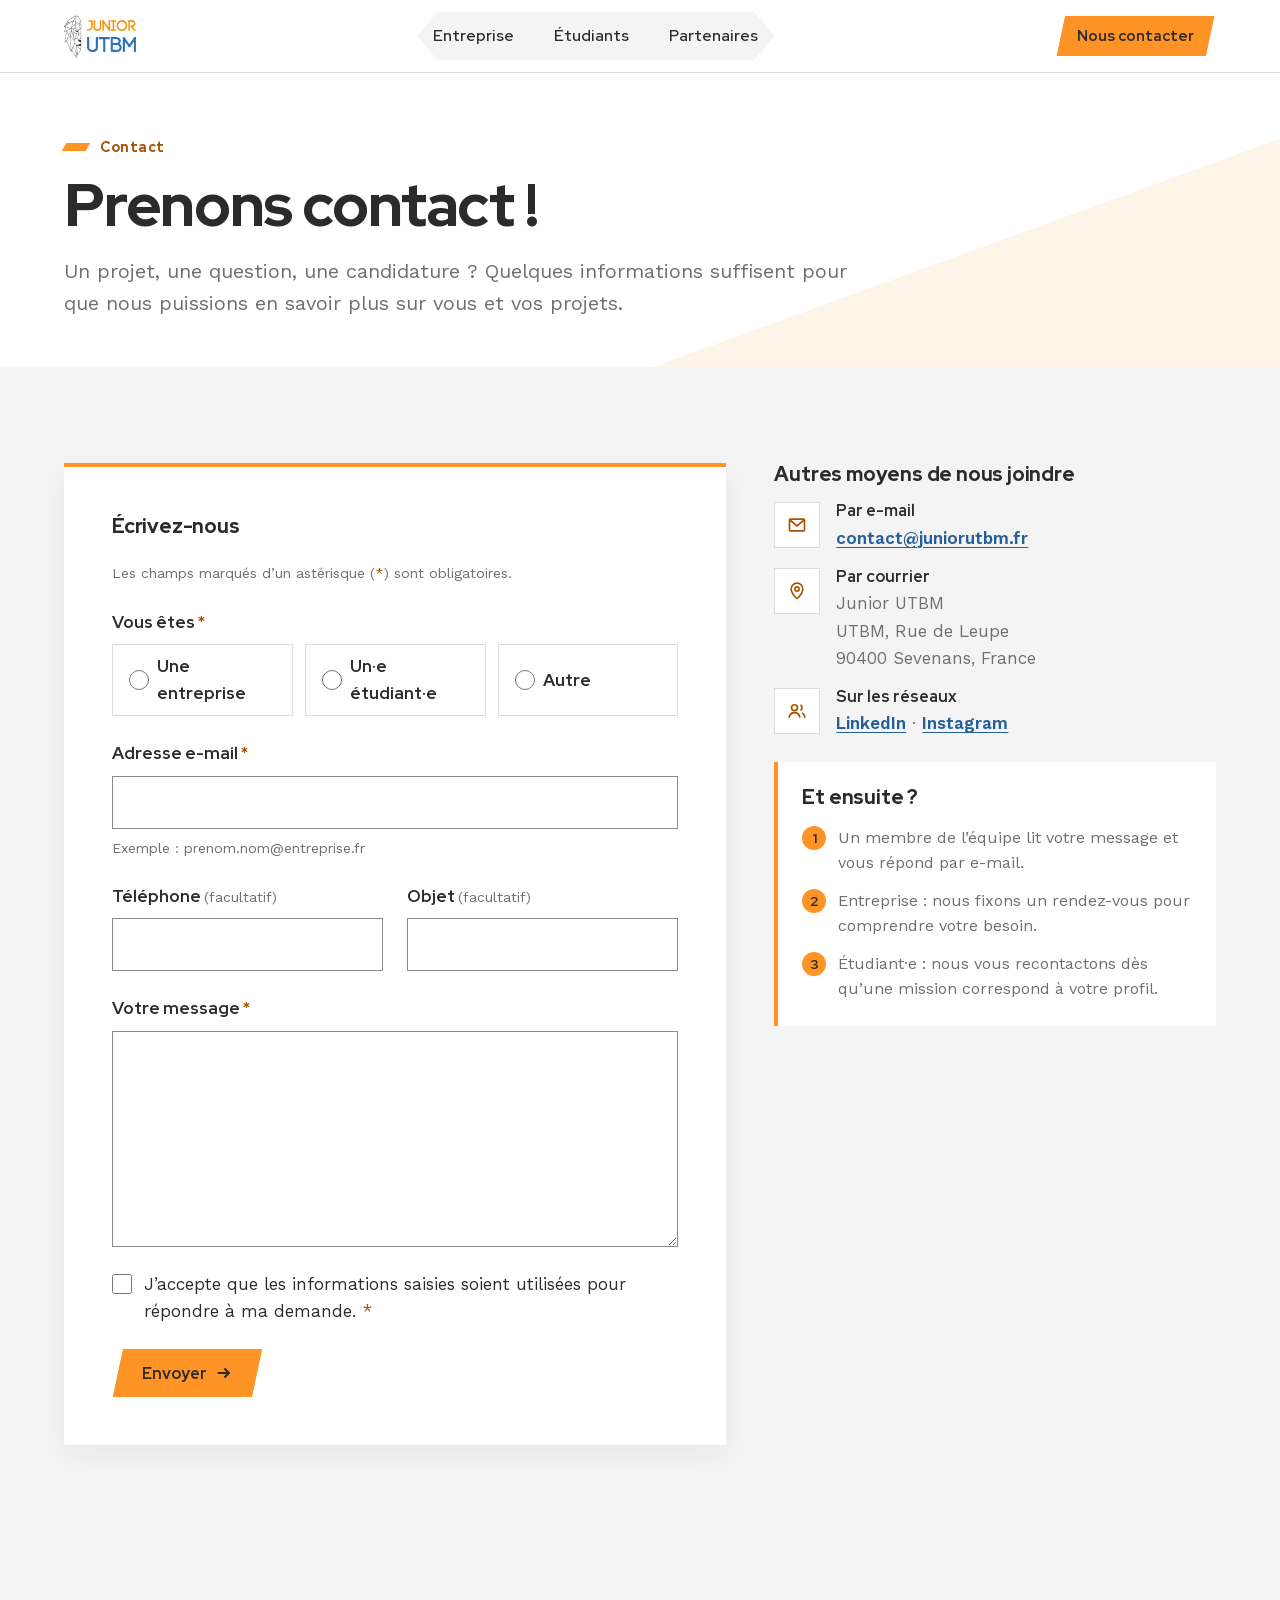
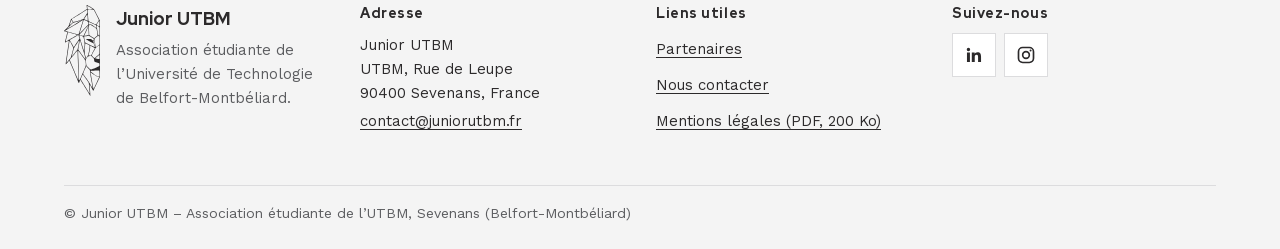
==== commit 38ebe273: "Redesign the FAQ, partners and contact pages and improve mobile - Students: grouped FAQ with 7 quest" ====
--- a/contact/index.html
+++ b/contact/index.html
@@ -72,13 +72,14 @@
       <div class="container">
         <p class="kicker">Contact</p>
         <h1 id="titre-principal">Prenons contact&nbsp;!</h1>
-        <p>Quelques informations pour que nous puissions en savoir plus sur vous et vos projets.</p>
+        <p>Un projet, une question, une candidature&nbsp;? Quelques informations suffisent pour que nous puissions en savoir plus sur vous et vos projets.</p>
       </div>
     </section>
 
-    <section class="section" aria-label="Formulaire et coordonnées">
+    <section class="section section--light" aria-label="Formulaire et coordonnées">
       <div class="container contact-grid">
-        <div id="formulaire">
+        <div class="contact-card" id="formulaire">
+          <h2 class="contact-card__title">Écrivez-nous</h2>
           <div class="form-status" role="status" data-form-status></div>
           <form class="form" method="post" action="envoyer.php" data-contact-form>
             <p class="form__note">Les champs marqués d’un astérisque (<span class="req">*</span>) sont obligatoires.</p>
@@ -100,14 +101,16 @@
               <p class="field__error" id="erreur-email">Saisissez une adresse e-mail valide, par exemple prenom.nom@entreprise.fr.</p>
             </div>
 
-            <div class="field">
-              <label for="telephone">Téléphone <span class="hint">(facultatif)</span></label>
-              <input class="input" id="telephone" name="telephone" type="tel" autocomplete="tel">
-            </div>
-
-            <div class="field">
-              <label for="objet">Objet <span class="hint">(facultatif)</span></label>
-              <input class="input" id="objet" name="objet" type="text" maxlength="200">
+            <div class="form__row">
+              <div class="field">
+                <label for="telephone">Téléphone <span class="hint">(facultatif)</span></label>
+                <input class="input" id="telephone" name="telephone" type="tel" autocomplete="tel">
+              </div>
+
+              <div class="field">
+                <label for="objet">Objet <span class="hint">(facultatif)</span></label>
+                <input class="input" id="objet" name="objet" type="text" maxlength="200">
+              </div>
             </div>
 
             <div class="field">
@@ -126,25 +129,49 @@
               <input id="website" name="website" type="text" tabindex="-1" autocomplete="off">
             </div>
 
-            <div>
+            <div class="form__submit">
               <button class="btn btn--primary" type="submit">Envoyer <svg viewBox="0 0 20 20" aria-hidden="true" focusable="false"><path d="M3 10h12M10.5 5l5 5-5 5" fill="none" stroke="currentColor" stroke-width="2.2"/></svg></button>
             </div>
           </form>
         </div>
 
-        <p class="or" aria-hidden="true">ou</p>
-
-        <div class="alt-contact">
-          <p class="visually-hidden">Vous pouvez aussi nous écrire&nbsp;:</p>
-          <div class="alt-contact__block">
-            <h2>Par courrier</h2>
-            <address>Junior UTBM<br>UTBM, Rue de Leupe<br>90400 Sevenans, France</address>
+        <aside class="contact-aside" aria-label="Autres moyens de contact">
+          <div class="contact-info">
+            <h2>Autres moyens de nous joindre</h2>
+            <ul class="contact-info__list">
+              <li>
+                <svg viewBox="0 0 24 24" aria-hidden="true" focusable="false"><rect x="3" y="5" width="18" height="14" rx="1" fill="none" stroke="currentColor" stroke-width="2"/><path d="M3.5 6l8.5 7 8.5-7" fill="none" stroke="currentColor" stroke-width="2"/></svg>
+                <div>
+                  <h3>Par e-mail</h3>
+                  <p><a href="mailto:contact@juniorutbm.fr">contact@juniorutbm.fr</a></p>
+                </div>
+              </li>
+              <li>
+                <svg viewBox="0 0 24 24" aria-hidden="true" focusable="false"><path d="M12 21s-7-6.2-7-11.5A7 7 0 0 1 19 9.5C19 14.8 12 21 12 21z" fill="none" stroke="currentColor" stroke-width="2"/><circle cx="12" cy="9.5" r="2.5" fill="none" stroke="currentColor" stroke-width="2"/></svg>
+                <div>
+                  <h3>Par courrier</h3>
+                  <address>Junior UTBM<br>UTBM, Rue de Leupe<br>90400 Sevenans, France</address>
+                </div>
+              </li>
+              <li>
+                <svg viewBox="0 0 24 24" aria-hidden="true" focusable="false"><circle cx="9" cy="8" r="3.5" fill="none" stroke="currentColor" stroke-width="2"/><path d="M2.5 20c.6-3.6 3.2-6 6.5-6s5.9 2.4 6.5 6M16 4.8a3.5 3.5 0 0 1 0 6.4M18 14.4c1.9.8 3.2 2.9 3.5 5.6" fill="none" stroke="currentColor" stroke-width="2"/></svg>
+                <div>
+                  <h3>Sur les réseaux</h3>
+                  <p><a href="https://www.linkedin.com/company/junior-utbm/" rel="noopener">LinkedIn</a> · <a href="https://www.instagram.com/junior_utbm/" rel="noopener">Instagram</a></p>
+                </div>
+              </li>
+            </ul>
           </div>
-          <div class="alt-contact__block">
-            <h2>Par mail</h2>
-            <p><a href="mailto:contact@juniorutbm.fr">contact@juniorutbm.fr</a></p>
+
+          <div class="contact-next">
+            <h2>Et ensuite&nbsp;?</h2>
+            <ol class="contact-next__steps">
+              <li>Un membre de l’équipe lit votre message et vous répond par e-mail.</li>
+              <li>Entreprise&nbsp;: nous fixons un rendez-vous pour comprendre votre besoin.</li>
+              <li>Étudiant·e&nbsp;: nous vous recontactons dès qu’une mission correspond à votre profil.</li>
+            </ol>
           </div>
-        </div>
+        </aside>
       </div>
     </section>
   </main>
--- a/assets/css/style.css
+++ b/assets/css/style.css
@@ -219,7 +219,7 @@
 .btn:active::before { transform: skewX(-12deg) translateY(1px); }
 .btn:hover { text-decoration: none; }
 .btn svg { width: 1.125em; height: 1.125em; flex: none; transition: transform 0.15s ease; }
-.btn:hover svg { transform: translateX(3px); }
+@media (hover: hover) { .btn:hover svg { transform: translateX(3px); } }
 
 .btn--secondary {
   --btn-bg: transparent;
@@ -241,6 +241,13 @@
   flex-wrap: wrap;
   gap: var(--s-4) var(--s-5);
   align-items: center;
+}
+/* Téléphone : boutons d'action pleine largeur ; la marge compense le biseau du fond */
+.actions .btn,
+.cta-band .btn { width: calc(100% - 0.75rem); }
+@media (min-width: 30em) {
+  .actions .btn,
+  .cta-band .btn { width: auto; }
 }
 
 /* 6. En-tête ---------------------------------------------------------------- */
@@ -457,6 +464,14 @@
   /* Facette triangulaire décorative dans le coin */
   background-image: linear-gradient(225deg, var(--accent-tint) 0 2.25rem, transparent 2.25rem);
 }
+.card:not(.card--cta) { transition: border-color 0.2s ease, transform 0.2s ease, box-shadow 0.2s ease; }
+@media (hover: hover) {
+  .card:not(.card--cta):hover {
+    border-color: var(--accent);
+    transform: translateY(-3px);
+    box-shadow: 0 10px 24px rgb(44 42 43 / 0.08);
+  }
+}
 .card__icon { width: 5rem; height: auto; margin: 0 0 var(--s-4) -0.25rem; }
 .card h3 { margin-bottom: var(--s-2); }
 .card p { color: var(--grey); font-size: 1rem; }
@@ -469,6 +484,36 @@
 }
 .card--cta p { color: #E4E4E6; }
 .card--cta .btn { align-self: flex-start; margin-top: var(--s-4); }
+
+/* Accompagnement : 5 étapes numérotées, en frise sur grand écran */
+ol.process {
+  counter-reset: step;
+  display: grid;
+  gap: var(--s-3);
+}
+.process li {
+  counter-increment: step;
+  position: relative;
+  padding: var(--s-4) var(--s-4) var(--s-4) 4.25rem;
+  background: var(--white);
+  border-left: 4px solid var(--accent);
+}
+.process li::before {
+  content: counter(step, decimal-leading-zero);
+  position: absolute;
+  left: var(--s-4);
+  top: var(--s-4);
+  color: var(--accent-text);
+  font: 800 1.5rem / 1.1 var(--font-head);
+}
+@media (min-width: 45em) {
+  .process li { padding: var(--s-5); border-left: 0; border-top: 4px solid var(--accent); }
+  .process li::before { position: static; display: block; margin-bottom: var(--s-3); font-size: 2rem; line-height: 1; }
+}
+.process h3 { margin-bottom: var(--s-2); }
+.process p { margin-bottom: 0; color: var(--grey); font-size: 1rem; }
+@media (min-width: 45em) { ol.process { gap: var(--s-5);  grid-template-columns: repeat(2, minmax(0, 1fr)); } }
+@media (min-width: 64em) { ol.process { grid-template-columns: repeat(5, minmax(0, 1fr)); gap: var(--s-4); } }
 
 /* Défilement horizontal de l'équipe (scroll-snap, sans JS requis) */
 .scroller { position: relative; }
@@ -594,11 +639,42 @@
 }
 .chips li.is-current { background: var(--blue-50); border-color: var(--blue); }
 
-.faq { display: grid; gap: var(--s-3); max-width: 52rem; }
+/* FAQ : colonne d'intro collante + groupes d'accordéons */
+.faq-layout { display: grid; gap: var(--s-7); }
+@media (min-width: 60em) {
+  .faq-layout { grid-template-columns: minmax(0, 1fr) minmax(0, 2fr); gap: var(--s-8); align-items: start; }
+  .faq-aside { position: sticky; top: var(--s-6); }
+}
+.faq-aside__lead { color: var(--grey); font-size: var(--fs-lg); }
+.faq-help {
+  margin-top: var(--s-6);
+  padding: var(--s-5);
+  background: var(--accent-tint);
+  border-top: 4px solid var(--accent);
+}
+.faq-help p { margin-bottom: var(--s-4); }
+.faq-help__title { margin-bottom: var(--s-2) !important; font-family: var(--font-head); font-weight: 800; font-size: var(--fs-h3); }
+
+.faq-groups { display: grid; gap: var(--s-7); }
+.faq-group__title {
+  margin-bottom: var(--s-4);
+  padding-bottom: var(--s-2);
+  border-bottom: 2px solid var(--line);
+  color: var(--accent-text);
+  font-size: var(--fs-h3);
+}
+
+.faq { display: grid; gap: var(--s-3); }
 .faq details {
   background: var(--white);
   border: 1px solid var(--line);
-  border-left: 4px solid var(--accent);
+  border-left: 4px solid var(--line);
+  transition: border-color 0.2s ease, box-shadow 0.2s ease;
+}
+.faq details:hover { border-left-color: var(--accent); }
+.faq details[open] {
+  border-left-color: var(--accent);
+  box-shadow: 0 6px 20px rgb(26 74 122 / 0.08);
 }
 .faq summary {
   display: flex;
@@ -614,27 +690,89 @@
   list-style: none;
 }
 .faq summary::-webkit-details-marker { display: none; }
+/* Icône « + » qui devient « − » : deux traits dessinés en dégradés, aucune image */
 .faq summary::after {
   content: "";
   flex: none;
-  width: 0.75rem;
-  height: 0.75rem;
-  border-right: 3px solid var(--blue-700);
-  border-bottom: 3px solid var(--blue-700);
-  transform: translateY(-25%) rotate(45deg);
-  transition: transform 0.2s ease;
-}
-.faq details[open] summary::after { transform: translateY(25%) rotate(-135deg); }
+  width: 2rem;
+  height: 2rem;
+  border-radius: 50%;
+  background:
+    linear-gradient(currentColor, currentColor) center / 0.75rem 2px no-repeat,
+    linear-gradient(currentColor, currentColor) center / 2px 0.75rem no-repeat,
+    var(--blue-50);
+  color: var(--blue-700);
+  transition: transform 0.25s ease, background-color 0.2s ease;
+}
+.faq details[open] summary::after {
+  transform: rotate(180deg);
+  background:
+    linear-gradient(currentColor, currentColor) center / 0.75rem 2px no-repeat,
+    var(--blue-50);
+}
 .faq summary:hover { color: var(--blue-700); }
 .faq summary:focus-visible { outline-offset: -3px; }
-.faq details > p { padding: 0 var(--s-5) var(--s-5); }
+
+.faq__body { padding: 0 var(--s-5) var(--s-5); max-width: var(--measure); }
+.faq__body > * + * { margin-top: var(--s-3); }
+.faq__body p { margin-bottom: 0; }
+ul.faq__list { padding-left: 1.25rem; list-style: disc; }
+.faq__list li + li { margin-top: var(--s-1); }
+.faq__list li::marker { color: var(--accent-text); }
+ol.faq__steps { counter-reset: step; display: grid; gap: var(--s-2); }
+/* Pastille en position absolue : un li en flex couperait le texte et les liens en colonnes */
+.faq__steps li {
+  counter-increment: step;
+  position: relative;
+  min-height: 1.5rem;
+  padding-left: 2.25rem;
+}
+.faq__steps li::before {
+  content: counter(step);
+  position: absolute;
+  left: 0;
+  top: 0.1em;
+  display: grid;
+  place-items: center;
+  width: 1.5rem;
+  height: 1.5rem;
+  border-radius: 50%;
+  background: var(--accent);
+  color: var(--on-accent);
+  font: 700 var(--fs-sm) / 1 var(--font-head);
+}
+
+/* Ouverture animée là où le navigateur le permet (Chrome 131+) ; ailleurs, ouverture instantanée */
+@supports (interpolate-size: allow-keywords) {
+  .faq details { interpolate-size: allow-keywords; }
+  .faq details::details-content {
+    block-size: 0;
+    overflow: hidden;
+    transition: block-size 0.3s ease, content-visibility 0.3s allow-discrete;
+  }
+  .faq details[open]::details-content { block-size: auto; }
+}
 
 /* 10. Contact --------------------------------------------------------------- */
-.contact-grid { display: grid; gap: var(--s-7); }
+.contact-grid { display: grid; gap: var(--s-6); }
 #formulaire { scroll-margin-top: var(--s-6); }
 @media (min-width: 60em) {
-  .contact-grid { grid-template-columns: minmax(0, 3fr) auto minmax(0, 2fr); align-items: start; }
-}
+  .contact-grid { grid-template-columns: minmax(0, 3fr) minmax(0, 2fr); gap: var(--s-7); align-items: start; }
+  .contact-aside { position: sticky; top: var(--s-6); }
+}
+
+.contact-card {
+  padding: clamp(var(--s-5), 4vw, var(--s-7));
+  background: var(--white);
+  border-top: 4px solid var(--accent);
+  box-shadow: 0 10px 30px rgb(44 42 43 / 0.06);
+}
+.contact-card__title { margin-bottom: var(--s-5); font-size: var(--fs-h3); }
+
+.form__row { display: grid; gap: var(--s-5); }
+@media (min-width: 40em) { .form__row { grid-template-columns: repeat(2, minmax(0, 1fr)); } }
+.form__submit .btn { width: 100%; justify-content: center; }
+@media (min-width: 40em) { .form__submit .btn { width: auto; } }
 
 .form-status:empty { display: none; }
 .form-status {
@@ -676,7 +814,7 @@
 .input:user-invalid,
 .input[aria-invalid="true"] { border-color: #B42318; }
 
-.choices { display: flex; flex-wrap: wrap; gap: var(--s-3); }
+.choices { display: grid; gap: var(--s-3); grid-template-columns: repeat(auto-fit, minmax(min(100%, 10rem), 1fr)); }
 .choice {
   position: relative;
   display: inline-flex;
@@ -720,47 +858,133 @@
 /* Pot de miel anti-spam : hors écran, jamais rempli par un humain */
 .hp { position: absolute; left: -10000px; width: 1px; height: 1px; overflow: hidden; }
 
-.or {
-  display: flex;
+.contact-aside { display: grid; gap: var(--s-5); }
+.contact-aside h2 { margin-bottom: var(--s-4); font-size: var(--fs-h3); }
+
+.contact-info__list { display: grid; gap: var(--s-4); }
+.contact-info__list li { display: flex; gap: var(--s-4); align-items: flex-start; }
+.contact-info__list svg {
+  flex: none;
+  box-sizing: content-box;
+  width: 1.25rem;
+  height: 1.25rem;
+  padding: var(--s-3);
+  background: var(--white);
+  border: 1px solid var(--line);
+  color: var(--accent-text);
+}
+.contact-info__list h3 { margin-bottom: var(--s-1); font-size: 1rem; }
+.contact-info__list p,
+.contact-info__list address { margin: 0; color: var(--grey); font-style: normal; }
+.contact-info__list a { font-weight: 600; overflow-wrap: anywhere; }
+
+.contact-next {
+  padding: var(--s-5);
+  background: var(--white);
+  border-left: 4px solid var(--accent);
+}
+ol.contact-next__steps { counter-reset: step; display: grid; gap: var(--s-3); }
+.contact-next__steps li {
+  counter-increment: step;
+  position: relative;
+  min-height: 1.5rem;
+  padding-left: 2.25rem;
+  color: var(--grey);
+  font-size: 1rem;
+}
+.contact-next__steps li::before {
+  content: counter(step);
+  position: absolute;
+  left: 0;
+  top: 0.1em;
+  display: grid;
+  place-items: center;
+  width: 1.5rem;
+  height: 1.5rem;
+  border-radius: 50%;
+  background: var(--accent);
+  color: var(--on-accent);
+  font: 700 var(--fs-sm) / 1 var(--font-head);
+}
+
+/* 11. Partenaires ----------------------------------------------------------- */
+/* Partenaires : 3 cartes côte à côte, lien aligné en bas de chaque carte */
+ul.partners {
+  display: grid;
+  gap: var(--s-5);
+  grid-template-columns: repeat(auto-fit, minmax(min(100%, 18rem), 1fr));
+}
+.partner {
+  display: flex;
+  flex-direction: column;
+  background: var(--white);
+  border: 1px solid var(--line);
+  border-top: 4px solid var(--accent);
+  transition: box-shadow 0.2s ease, transform 0.2s ease;
+}
+.partner__logo {
+  display: grid;
+  place-items: center;
+  height: 8rem;
+  padding: var(--s-4);
+  border-bottom: 1px solid var(--line);
+}
+.partner__logo picture { display: contents; }
+@media (min-width: 45em) { .partner__logo { height: 11rem; padding: var(--s-5); } }
+.partner__logo img { max-height: 5rem; max-width: 80%; width: auto; object-fit: contain; }
+@media (min-width: 45em) { .partner__logo img { max-height: 6.5rem; } }
+a.partner__logo { transition: background-color 0.2s ease; }
+a.partner__logo img { transition: transform 0.2s ease; }
+@media (hover: hover) {
+  .partner:hover { transform: translateY(-3px); box-shadow: 0 12px 28px rgb(44 42 43 / 0.08); }
+  a.partner__logo:hover { background: var(--accent-tint); }
+  a.partner__logo:hover img { transform: scale(1.04); }
+  .partner__link:hover svg { transform: translateX(3px); }
+}
+.partner__body {
+  display: flex;
+  flex-direction: column;
+  flex: 1;
+  padding: var(--s-5) var(--s-5) var(--s-6);
+}
+.partner__tag {
+  align-self: flex-start;
+  margin-bottom: var(--s-3) !important;
+  padding: var(--s-1) var(--s-3);
+  background: var(--accent-tint);
+  color: var(--accent-text);
+  font-size: var(--fs-sm);
+  font-weight: 600;
+}
+.partner h3 { margin-bottom: var(--s-3); }
+.partner__body p:not(.partner__tag) { color: var(--grey); font-size: 1rem; }
+.partner__link {
+  display: inline-flex;
   align-items: center;
-  gap: var(--s-4);
-  color: var(--grey);
-  font-family: var(--font-head);
-  font-weight: 800;
-  font-size: 1.125rem;
-}
-.or::before,
-.or::after { content: ""; flex: 1; height: 1px; background: var(--line); }
-@media (min-width: 60em) {
-  .or { flex-direction: column; align-self: stretch; }
-  .or::before,
-  .or::after { width: 1px; height: auto; }
-}
-
-.alt-contact { display: grid; gap: var(--s-4); }
-.alt-contact__block {
-  padding: var(--s-5);
-  background: var(--light);
-  border-top: 4px solid var(--accent);
-}
-.alt-contact__block h2 { font-size: 1.25rem; margin-bottom: var(--s-2); }
-.alt-contact__block a { font-weight: 600; overflow-wrap: anywhere; }
-
-/* 11. Partenaires ----------------------------------------------------------- */
-.logo-grid {
-  display: grid;
-  gap: var(--s-5);
-  grid-template-columns: repeat(auto-fit, minmax(min(100%, 16rem), 1fr));
-}
-.logo-grid li {
-  display: grid;
-  place-items: center;
-  aspect-ratio: 3 / 2;
-  padding: var(--s-6);
-  background: var(--white);
-  border: 1px solid var(--line);
-}
-.logo-grid img { max-height: 8rem; max-width: 90%; width: auto; object-fit: contain; }
+  gap: var(--s-2);
+  margin-top: auto;
+  padding-top: var(--s-2);
+  font-weight: 600;
+}
+.partner__link svg { width: 1rem; height: 1rem; transition: transform 0.2s ease; }
+
+ul.benefits {
+  display: grid;
+  gap: var(--s-6);
+  grid-template-columns: repeat(auto-fit, minmax(min(100%, 17rem), 1fr));
+}
+.benefits svg {
+  box-sizing: content-box;
+  width: 1.75rem;
+  height: 1.75rem;
+  margin-bottom: var(--s-4);
+  padding: var(--s-3);
+  background: var(--accent);
+  color: var(--on-accent);
+}
+.benefits h3 { margin-bottom: var(--s-2); }
+.benefits p { margin-bottom: 0; color: var(--grey); font-size: 1rem; }
+.benefits a { font-weight: 600; white-space: nowrap; }
 
 /* 404 */
 .notfound__links { display: flex; flex-wrap: wrap; gap: var(--s-3) var(--s-5); margin-top: var(--s-6) !important; }
@@ -788,7 +1012,8 @@
   color: var(--ink);
 }
 .site-footer ul[class] { display: grid; gap: var(--s-1); }
-.site-footer a { color: var(--ink); display: inline-flex; align-items: center; min-height: 2rem; gap: var(--s-2); }
+.site-footer a { color: var(--ink); display: inline-flex; align-items: center; min-height: 2.75rem; gap: var(--s-2); }
+@media (hover: hover) and (pointer: fine) { .site-footer a:not(.social a) { min-height: 2rem; } }
 .site-footer a:hover { color: var(--blue-700); }
 .social { display: flex !important; gap: var(--s-2) !important; }
 .social a { justify-content: center; width: 2.75rem; height: 2.75rem; border: 1px solid var(--line); background: var(--white); }
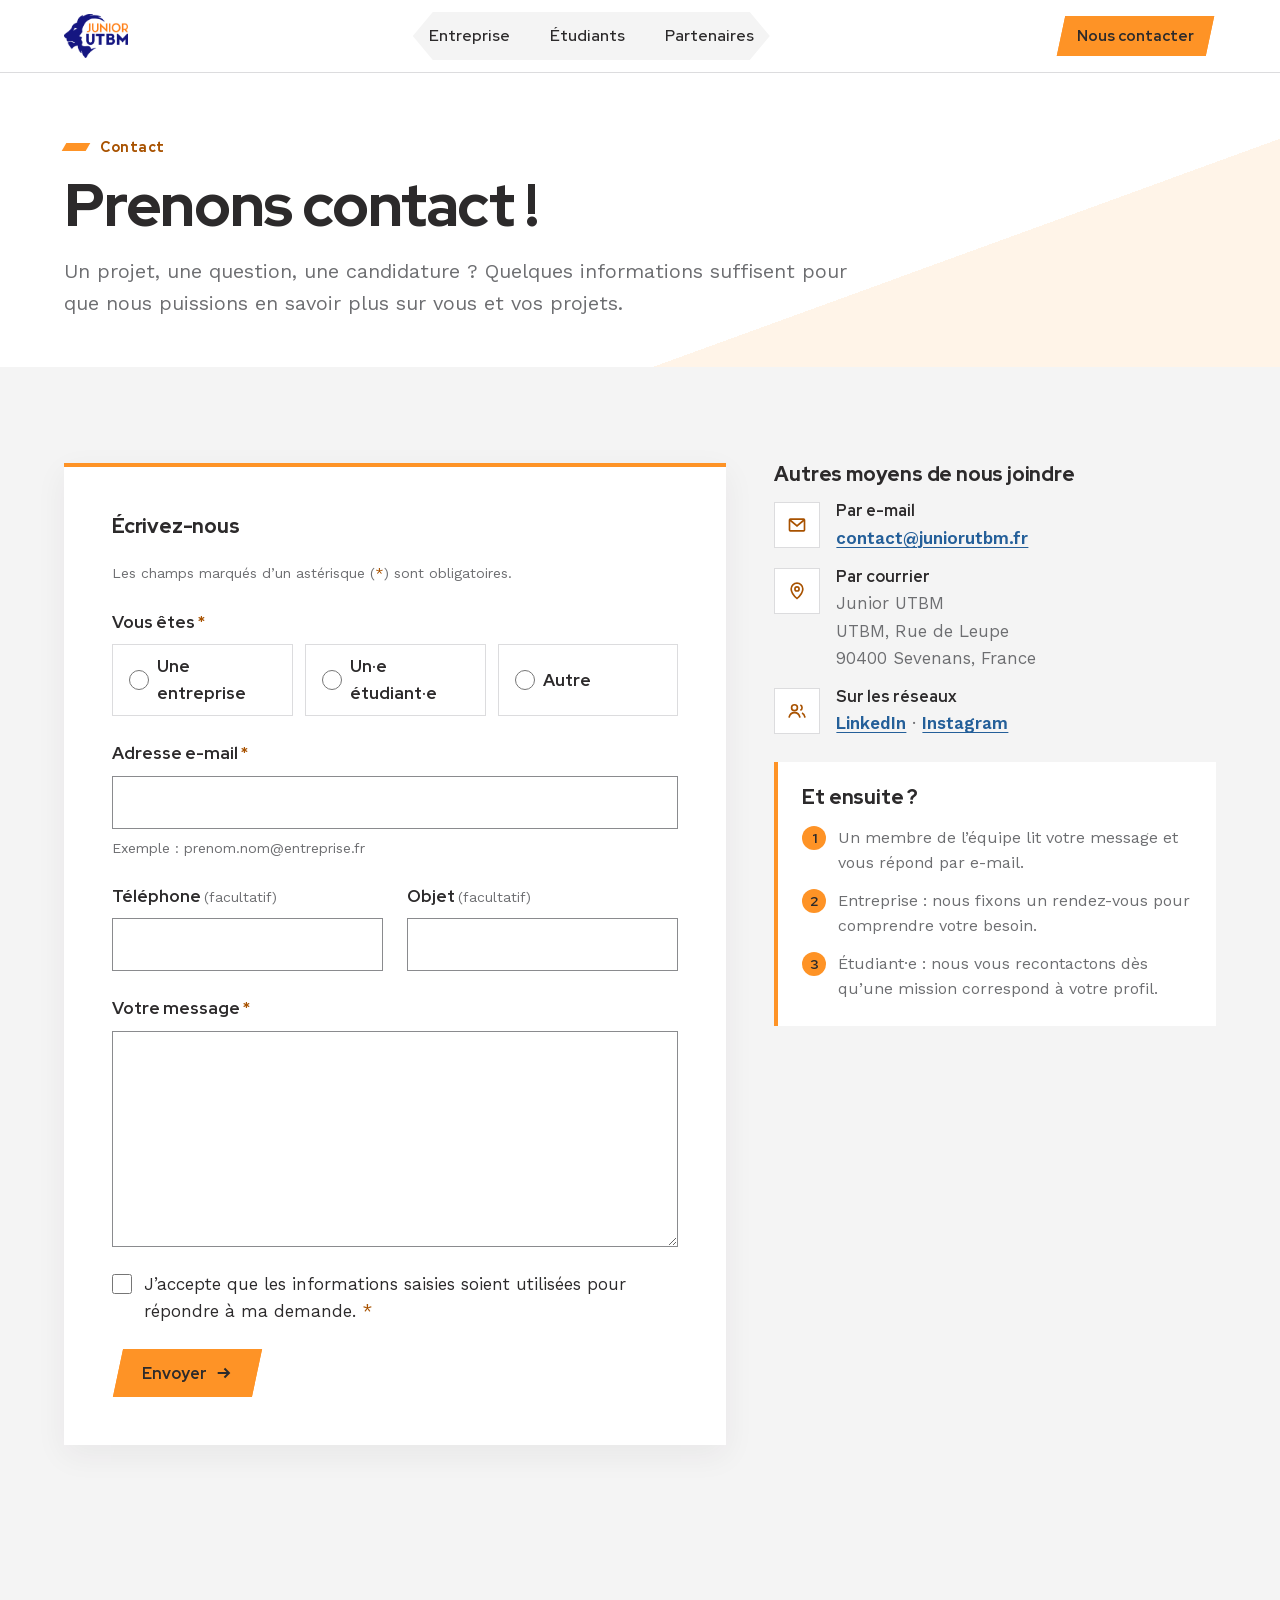
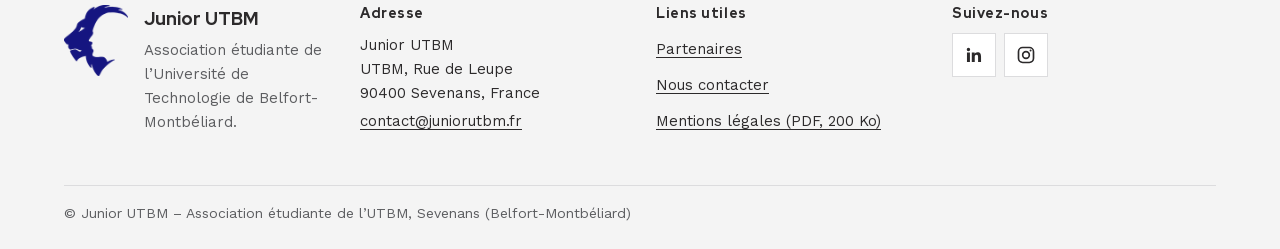
==== commit d3613469: "Switch to the new Junior UTBM logo and add security headers - Logo: new lion + "JUNIOR UTBM" logo (f" ====
--- a/contact/index.html
+++ b/contact/index.html
@@ -2,6 +2,7 @@
 <html lang="fr">
 <head>
   <meta charset="utf-8">
+  <meta http-equiv="Content-Security-Policy" content="default-src 'self'; object-src 'none'; base-uri 'self'; form-action 'self'">
   <meta name="viewport" content="width=device-width, initial-scale=1">
   <title>Contact | Junior UTBM, études d’ingénierie à Belfort</title>
   <meta name="description" content="Un projet, une étude d’ingénierie ? Contactez la Junior UTBM, association étudiante de l’UTBM à Sevenans, par formulaire, e-mail ou courrier postal.">
@@ -55,7 +56,7 @@
   <!-- EN-TÊTE (identique sur toutes les pages, seuls les chemins et aria-current changent) -->
   <header class="site-header">
     <div class="site-header__inner container">
-      <a class="brand" href="../"><img src="../assets/img/logo.svg" alt="Junior UTBM – accueil" width="2395" height="1454"></a>
+      <a class="brand" href="../"><picture><source srcset="../assets/img/logo.webp" type="image/webp"><img src="../assets/img/logo.png" alt="Junior UTBM – accueil" width="347" height="240"></picture></a>
       <nav class="site-nav" aria-label="Navigation principale">
         <ul class="site-nav__list">
           <li><a href="../">Entreprise</a></li>
@@ -180,7 +181,7 @@
   <footer class="site-footer">
     <div class="container site-footer__grid">
       <div class="site-footer__brand">
-        <img src="../assets/img/lion-outline.svg" alt="" width="61" height="154" loading="lazy" decoding="async">
+        <img src="../assets/img/lion.png" alt="" width="144" height="158" loading="lazy" decoding="async">
         <div>
           <p class="site-footer__name">Junior UTBM</p>
           <p>Association étudiante de l’Université de Technologie de Belfort-Montbéliard.</p>
--- a/assets/css/style.css
+++ b/assets/css/style.css
@@ -575,20 +575,22 @@
 .hero--blue .hero__content { position: relative; z-index: 1; padding-block: var(--s-6); }
 .hero--blue .kicker { color: var(--white); }
 .hero--blue .kicker::before { background: var(--orange); }
+/* Lion plein (silhouette) : calé contre le bord droit, la crinière légèrement rognée par l'écran.
+   Opacité réduite pour ne pas concurrencer le titre blanc. */
 .hero__lion {
   position: absolute;
-  top: -12%;
-  right: -9rem;
+  bottom: var(--s-8);
+  right: -3rem;
   width: auto;
-  height: 125%;
+  height: 45%;
   max-width: none;
-  opacity: 0.14;
+  opacity: 0.1;
   pointer-events: none;
 }
 @media (min-width: 56em) {
   .hero--blue { min-height: 36rem; }
   .hero--blue .hero__content { grid-column: 2; padding-block: var(--s-9) var(--s-8); }
-  .hero__lion { right: -2rem; height: 135%; opacity: 1; }
+  .hero__lion { bottom: auto; top: 50%; right: -6rem; height: 80%; transform: translateY(-50%); opacity: 0.2; }
 }
 
 .rotator-block { display: grid; gap: var(--s-5); }
@@ -1002,7 +1004,7 @@
   grid-template-columns: repeat(auto-fit, minmax(min(100%, 13rem), 1fr));
 }
 .site-footer__brand { display: flex; gap: var(--s-4); align-items: flex-start; }
-.site-footer__brand img { width: 2.25rem; height: auto; }
+.site-footer__brand img { width: 4rem; height: auto; }
 .site-footer__name { margin: 0 0 var(--s-1); font-family: var(--font-head); font-weight: 800; font-size: 1.125rem; }
 .site-footer__brand p:not(.site-footer__name) { color: #5C5D60; }
 .site-footer h2 {
